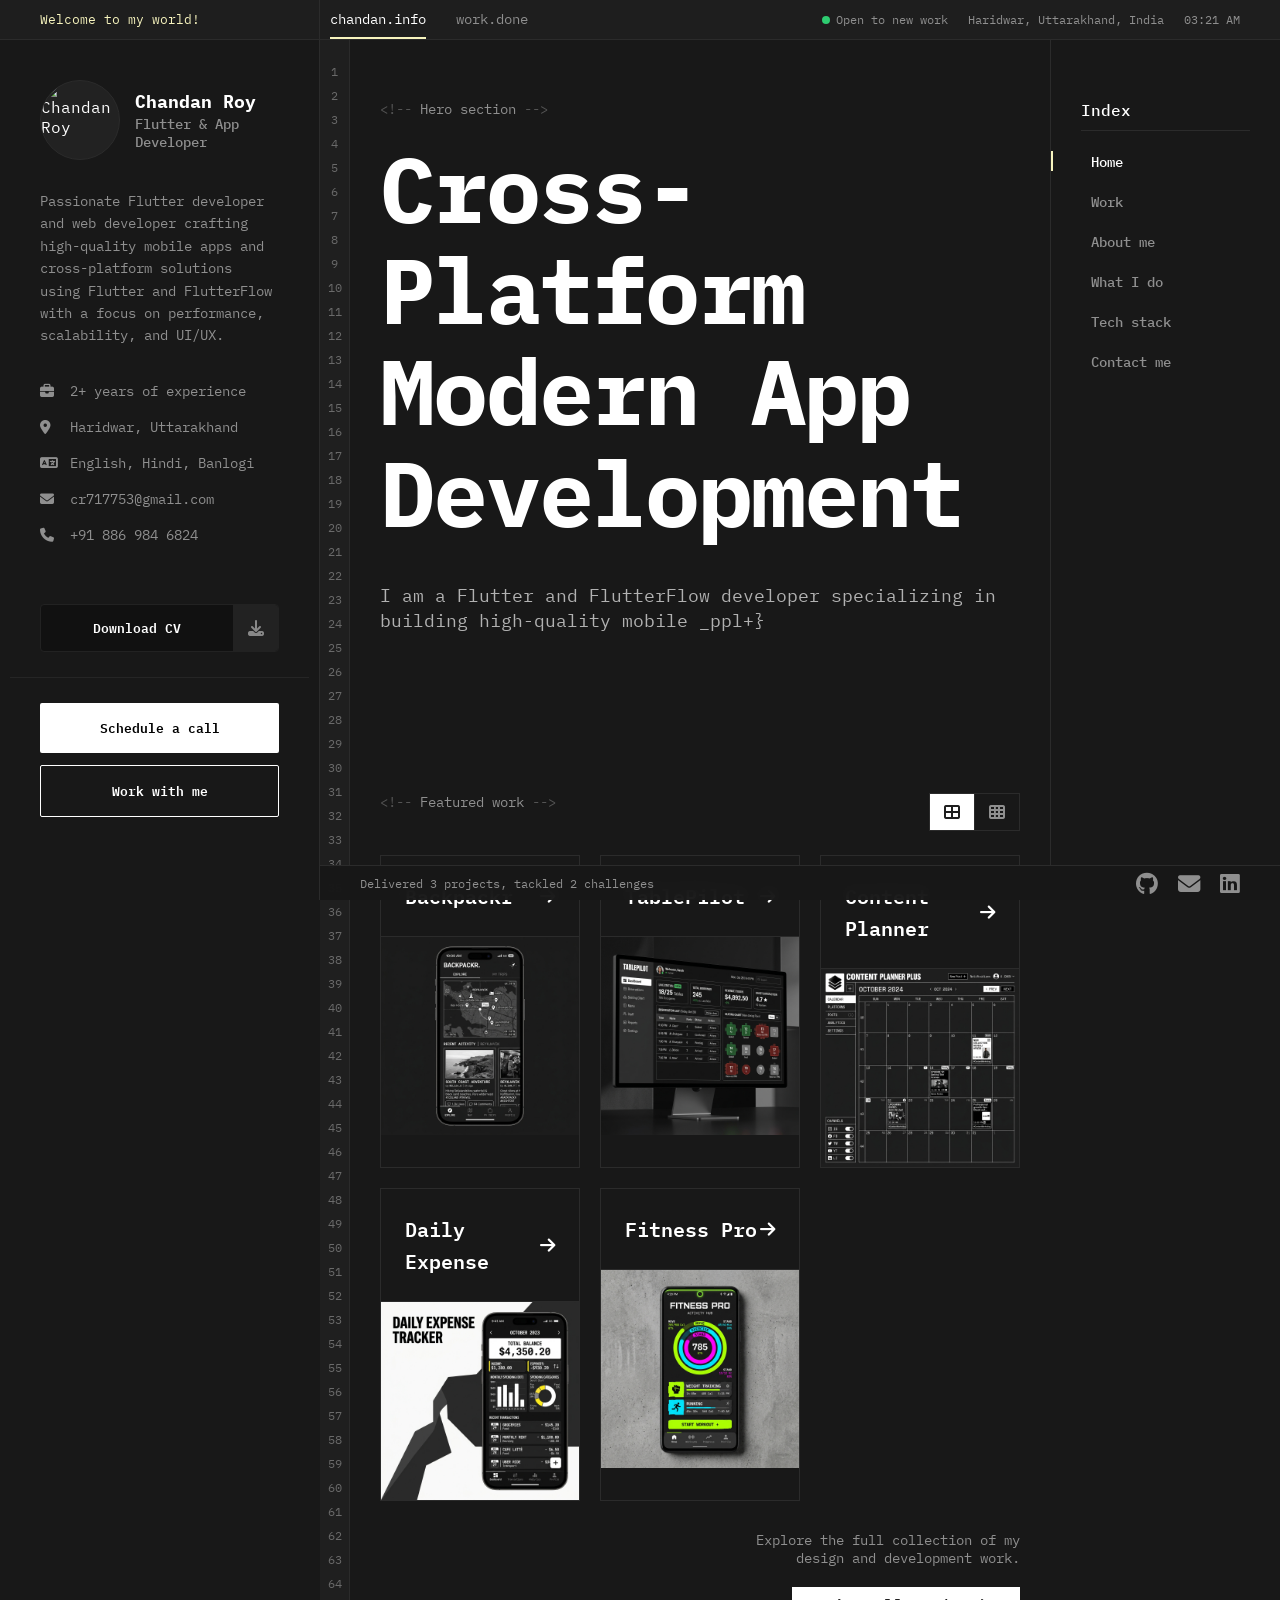
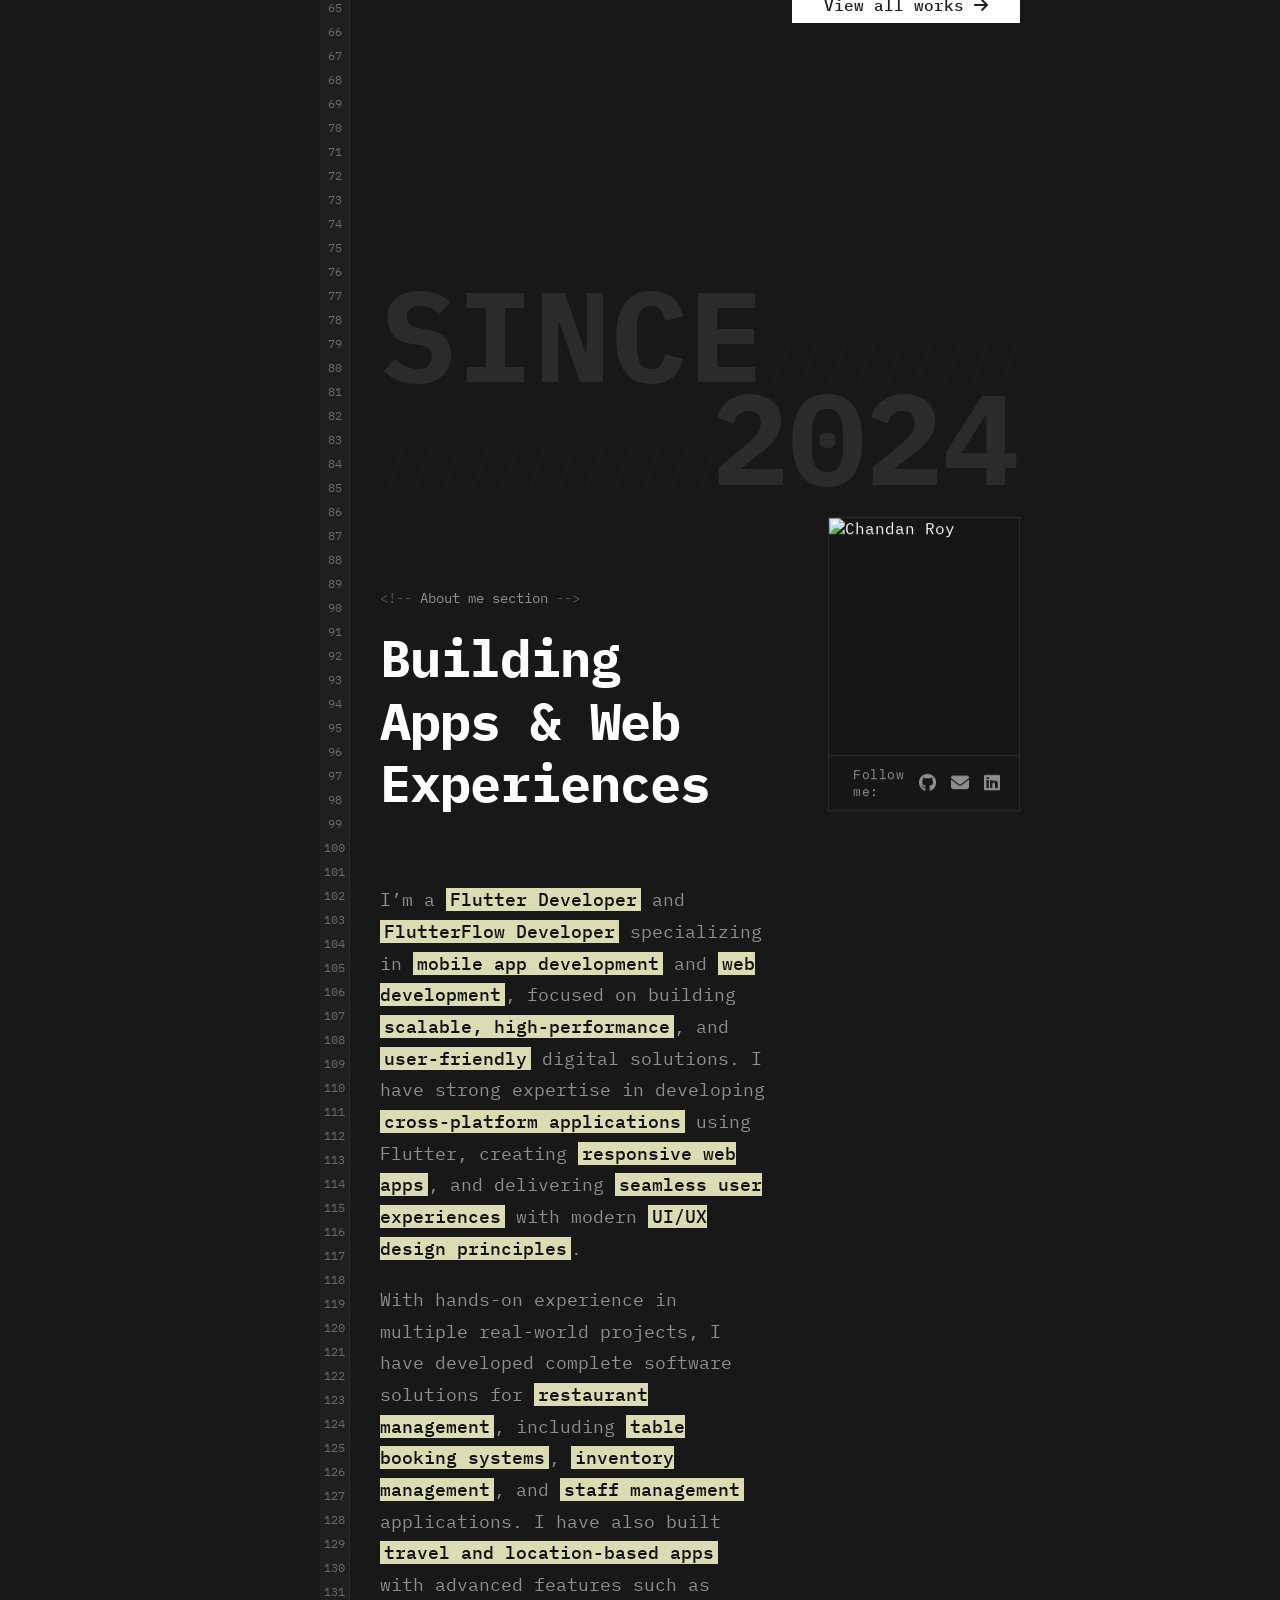
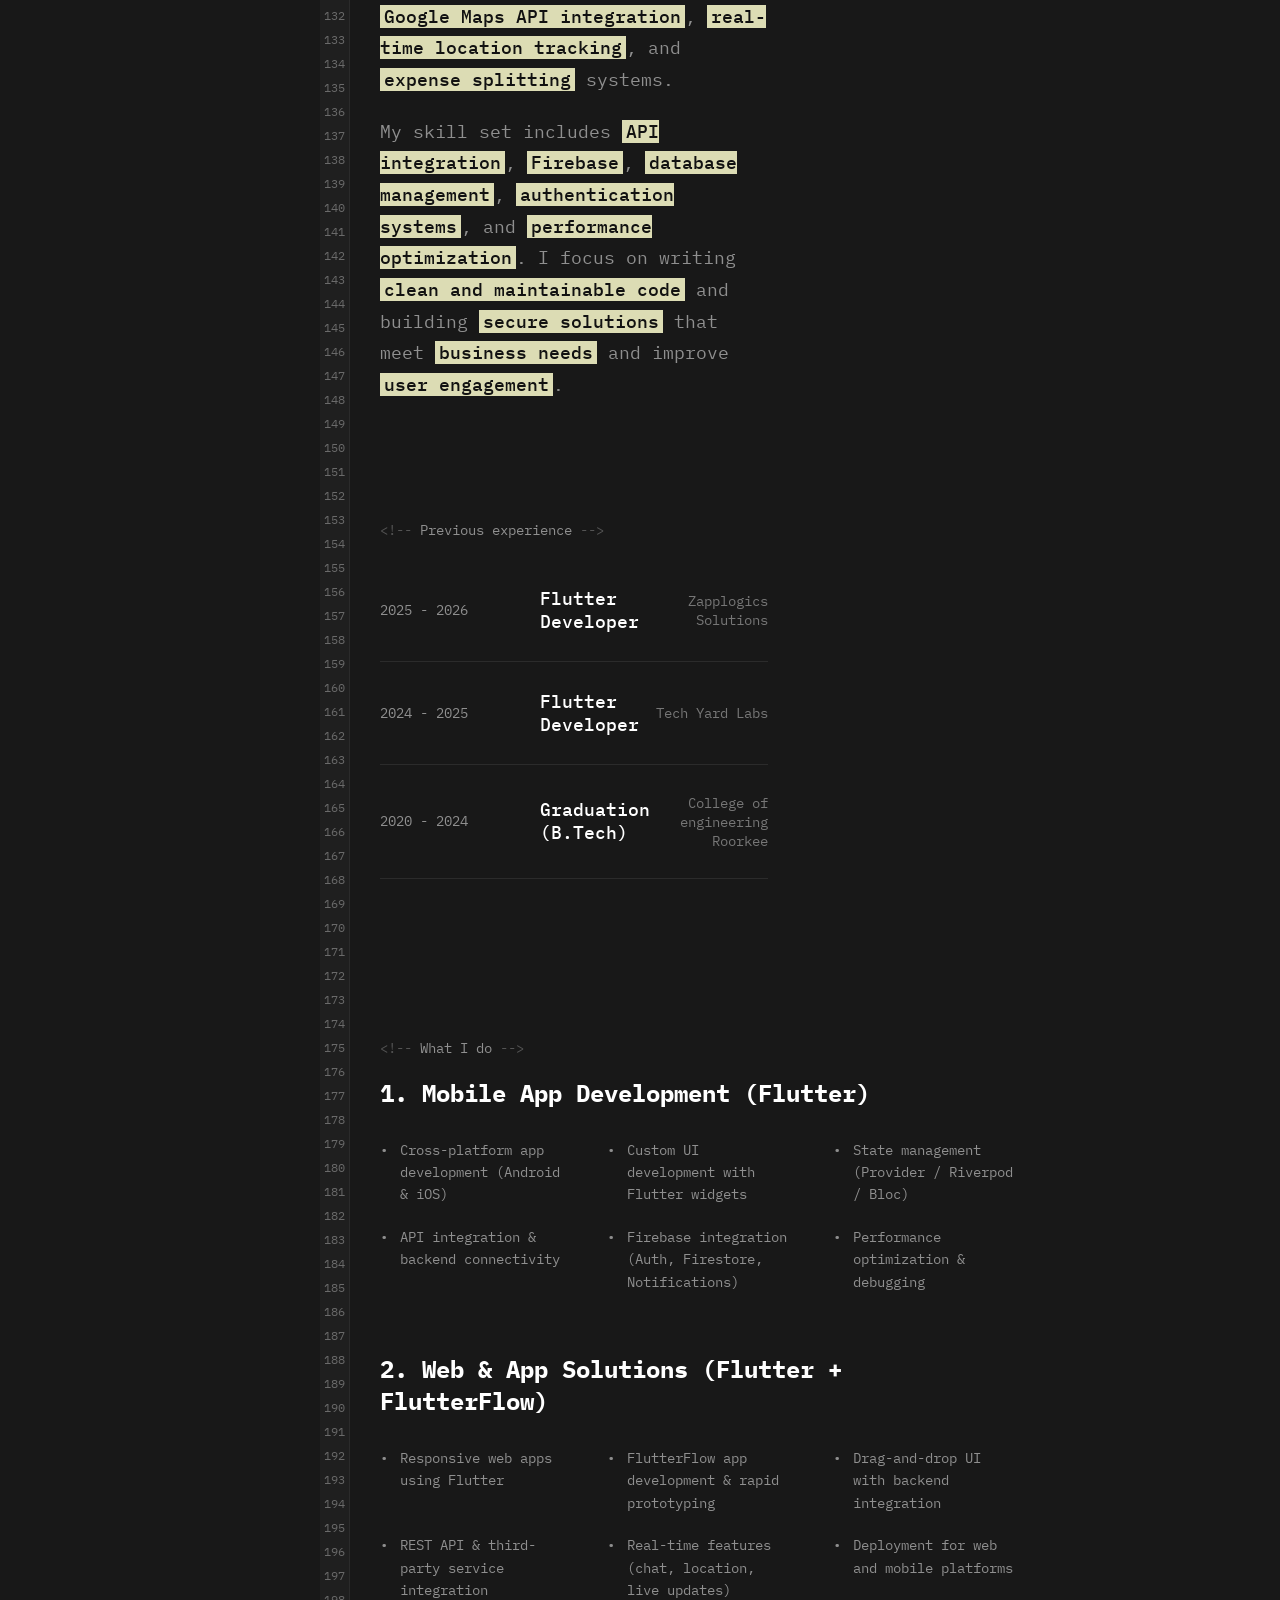
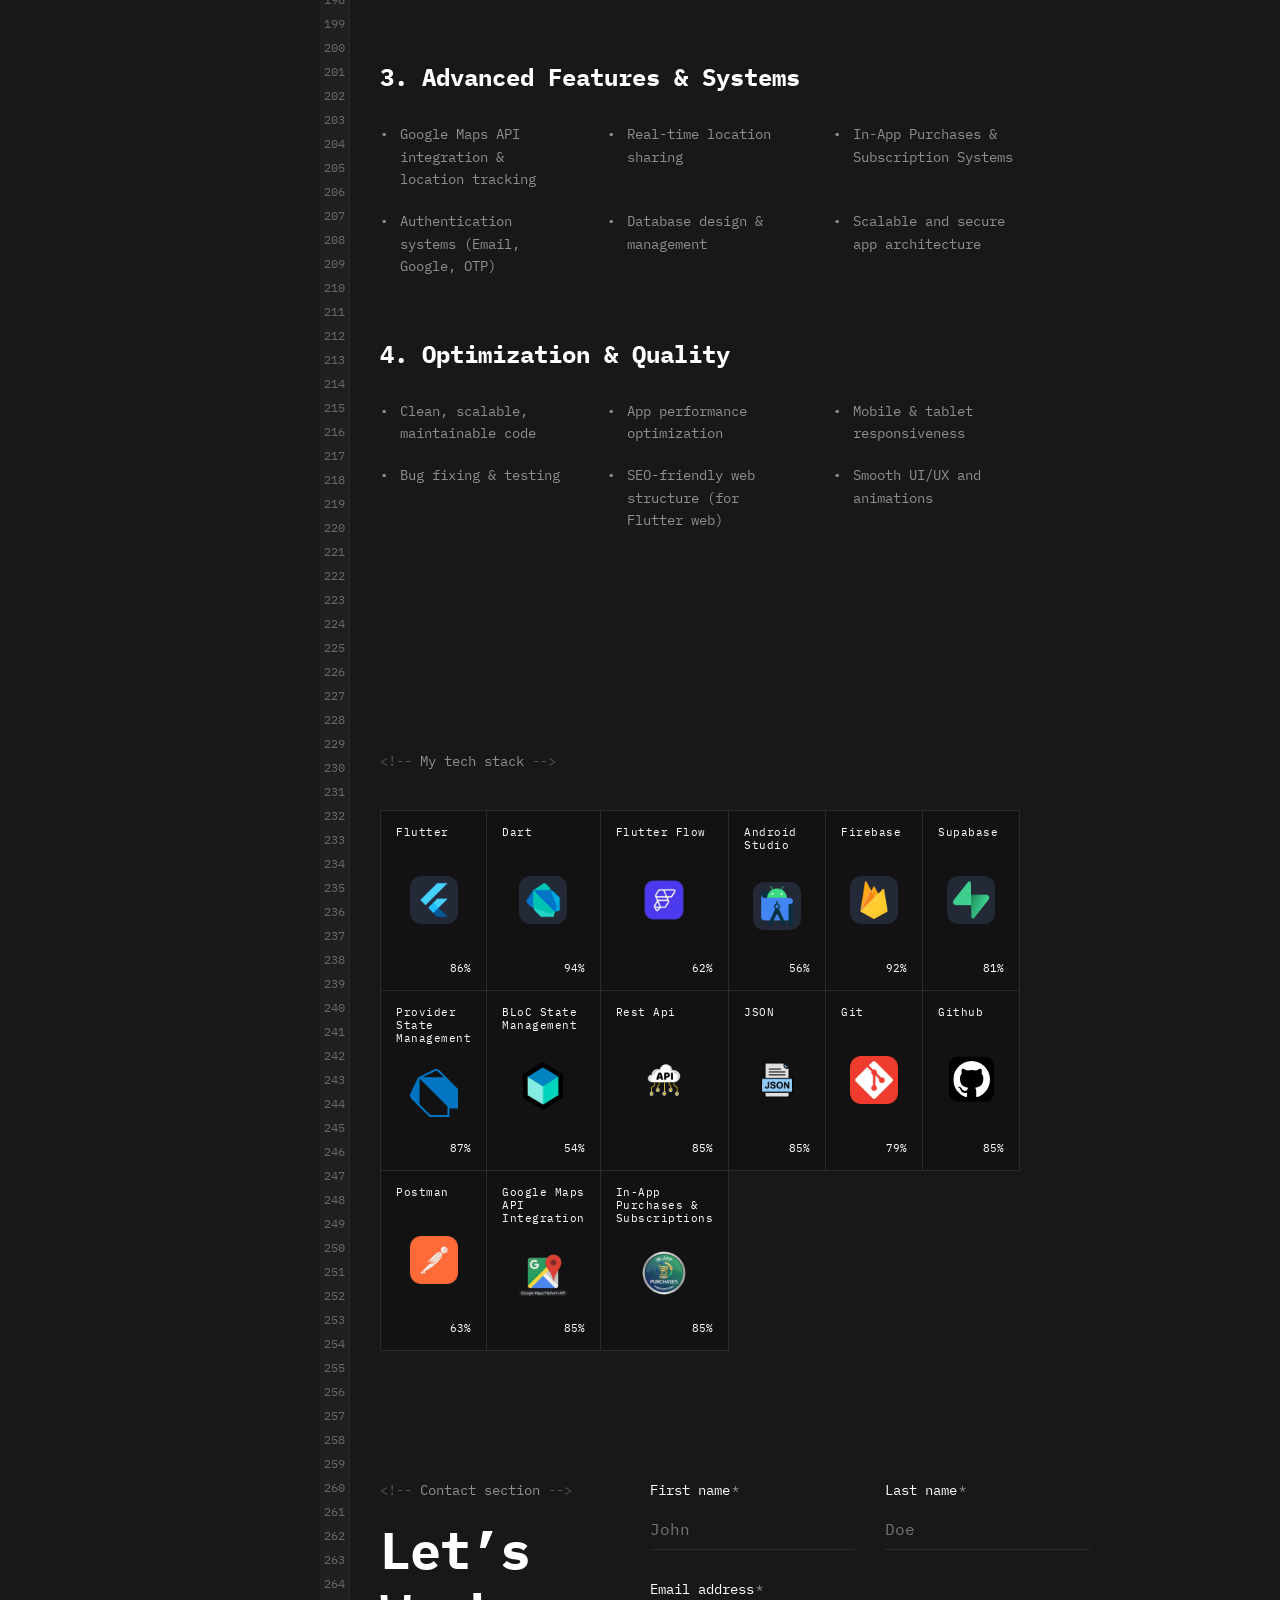
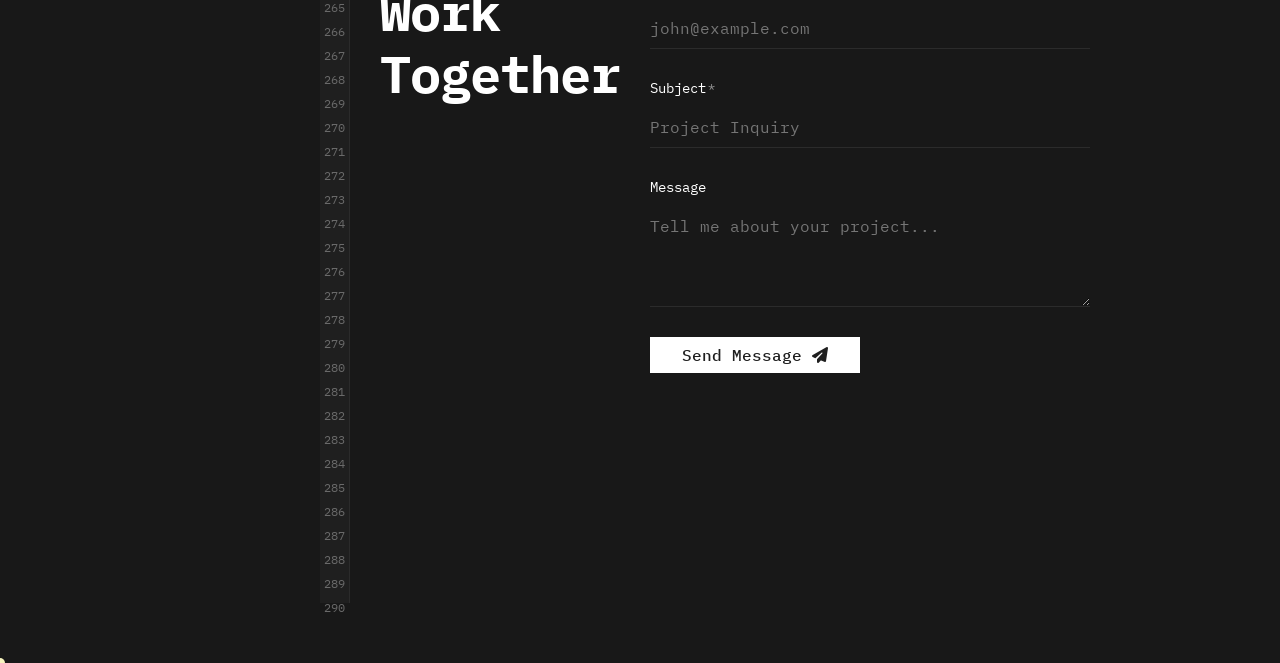
==== index.html @ 16a4cf7f "add favicon to index.html and update favicon asset" ====
<!DOCTYPE html>
<html lang="en">

<head>
    <meta charset="UTF-8">
    <meta name="viewport" content="width=device-width, initial-scale=1.0">
    <title>Chandan Roy | Flutter & Web Developer</title>
    <meta name="description"
        content="Portfolio of Chandan Roy, a professional Flutter and Web Developer specializing in high-performance cross-platform applications.">

    <!-- Favicon -->
    <link rel="icon" type="image/png" href="assets/images/favicon.png">

    <!-- Google Fonts -->
    <link rel="preconnect" href="https://fonts.googleapis.com">
    <link rel="preconnect" href="https://fonts.gstatic.com" crossorigin>
    <link
        href="https://fonts.googleapis.com/css2?family=Geist:wght@400;500;700;800&family=IBM+Plex+Mono:wght@400;500;600;700&display=swap"
        rel="stylesheet">

    <!-- Font Awesome -->
    <link rel="stylesheet" href="https://cdnjs.cloudflare.com/ajax/libs/font-awesome/6.4.0/css/all.min.css">

    <!-- Styles -->
    <link rel="stylesheet" href="css/style.css">
    <link rel="stylesheet" href="components/buttons.css">
    <link rel="stylesheet" href="components/cards.css">
    <link rel="stylesheet" href="components/scroll-reveal.css">
</head>

<body>
    <!-- Full-Width Top Navigation -->
    <header class="top-nav"></header>

    <!-- Left Sidebar (Profile) -->
    <aside class="sidebar-left"></aside>

    <!-- Right Sidebar (Index) -->
    <aside class="sidebar-right">
        <div class="index-title-wrap">
            <h3 class="index-title">Index</h3>
        </div>
        <nav class="sidebar-nav">
            <div class="nav-active-indicator"></div>
            <ul>
                <li><a href="index.html#home" class="sidebar-link active">Home</a></li>
                <li><a href="work.html#work" class="sidebar-link">Work</a></li>
                <li><a href="index.html#about-me" class="sidebar-link">About me</a></li>
                <li><a href="index.html#what-i-do" class="sidebar-link">What I do</a></li>
                <li><a href="index.html#tech-stack" class="sidebar-link">Tech stack</a></li>

                <li><a href="index.html#contact-me" class="sidebar-link">Contact me</a></li>
            </ul>
        </nav>
    </aside>

    <!-- Full-Width Footer Status Bar -->
    <footer class="main-footer-status"></footer>

    <!-- Main Content -->
    <main class="main-content">
        <!-- Line Number Gutter (VS Code Style) -->
        <div class="line-numbers-gutter" id="line-numbers"></div>

        <!-- Hero Section -->
        <section id="home" class="hero-section">
            <div class="container-minimal">
                <div class="pre-title" data-scramble="Hero section">Hero section</div>
                <h1 class="section-title-h1">Cross-Platform Modern App Development</h1>
                <p class="hero-description"
                    data-scramble="I am a Flutter and FlutterFlow developer specializing in building high-quality mobile applications and modern web solutions. I focus on creating scalable, high-performance, and user-friendly apps with clean UI/UX design. With experience in developing multiple software projects, I turn ideas into fully functional digital products that deliver real value.">
                    I am a Flutter and FlutterFlow developer specializing in building high-quality mobile applications
                    and modern web solutions. I focus on creating scalable, high-performance, and user-friendly apps
                    with clean UI/UX design. With experience in developing multiple software projects, I turn ideas into
                    fully functional digital products that deliver real value.
                </p>
            </div>
        </section>

        <!-- Work Section -->
        <section id="work" class="work-section">
            <div class="container-minimal">
                <div class="work-section-header">
                    <div class="pre-title" data-scramble="Featured work">Featured work</div>
                    <div class="view-toggle" id="work-grid-toggle">
                        <div class="toggle-btn active" data-grid="grid-3"><i class="fas fa-th-large"></i></div>
                        <div class="toggle-btn" data-grid="grid-4"><i class="fas fa-th"></i></div>
                    </div>
                </div>

                <div class="work-grid-brutalist grid-3" id="work-grid">
                    <!-- Dynamically loaded from projects.json -->
                </div>
                <div class="work-cta-wrap">
                    <p class="work-cta-text">Explore the full collection of my design and development work.</p>
                    <a href="work.html" class="btn-primary">View all works <i class="fas fa-arrow-right"></i></a>
                </div>
            </div>
        </section>

        <!-- About Me Section -->
        <section id="about-me" class="about-section">
            <div class="container-minimal">
                <div class="scroll-reveal-sliding" data-speed="1.2" data-offset="0.3">
                    <div class="scroll-reveal-row top">
                        <div class="reveal-item-left">
                            <span class="reveal-text-large">SINCE</span>
                        </div>
                        <div class="reveal-filler right">
                            <span class="reveal-slash">//////////////////////////////////////////////////</span>
                        </div>
                    </div>
                    <div class="scroll-reveal-row bottom">
                        <div class="reveal-filler left">
                            <span class="reveal-slash">//////////////////////////////////////////////////</span>
                        </div>
                        <div class="reveal-item-right">
                            <span class="reveal-text-large">2024</span>
                        </div>
                    </div>
                </div>

                <div class="about-layout">
                    <div class="about-main-content">
                        <div class="about-header">
                            <div class="pre-title" data-scramble="About me section">About me section</div>
                            <h2 class="section-title-h2">Building Apps & Web Experiences</h2>
                        </div>

                        <div class="about-text-highlighter">
                            <p>
                                I’m a <span class="hl">Flutter Developer</span> and <span class="hl">FlutterFlow
                                    Developer</span> specializing in <span class="hl">mobile app development</span> and
                                <span class="hl">web development</span>, focused on building <span class="hl">scalable,
                                    high-performance</span>, and <span class="hl">user-friendly</span> digital
                                solutions. I have strong expertise in developing <span class="hl">cross-platform
                                    applications</span> using Flutter, creating <span class="hl">responsive web
                                    apps</span>, and delivering <span class="hl">seamless user experiences</span> with
                                modern <span class="hl">UI/UX design principles</span>.
                            </p>
                            <p style="margin-top: 20px;">
                                With hands-on experience in multiple real-world projects, I have developed complete
                                software solutions for <span class="hl">restaurant management</span>, including <span
                                    class="hl">table booking systems</span>, <span class="hl">inventory
                                    management</span>, and <span class="hl">staff management</span> applications. I have
                                also built <span class="hl">travel and location-based apps</span> with advanced features
                                such as <span class="hl">Google Maps API integration</span>, <span class="hl">real-time
                                    location tracking</span>, and <span class="hl">expense splitting</span> systems.
                            </p>
                            <p style="margin-top: 20px;">
                                My skill set includes <span class="hl">API integration</span>, <span
                                    class="hl">Firebase</span>, <span class="hl">database management</span>, <span
                                    class="hl">authentication systems</span>, and <span class="hl">performance
                                    optimization</span>. I focus on writing <span class="hl">clean and maintainable
                                    code</span> and building <span class="hl">secure solutions</span> that meet <span
                                    class="hl">business needs</span> and improve <span class="hl">user
                                    engagement</span>.
                            </p>
                        </div>

                        <div class="experience-wrap">
                            <div class="pre-title" data-scramble="Previous experience">Previous experience</div>
                            <div class="experience-list">
                                <div class="experience-item">
                                    <span class="exp-year">2025 - 2026</span>
                                    <span class="exp-role">Flutter Developer</span>
                                    <span class="exp-company">Zapplogics Solutions</span>
                                </div>
                                <div class="experience-item">
                                    <span class="exp-year">2024 - 2025</span>
                                    <span class="exp-role">Flutter Developer</span>
                                    <span class="exp-company">Tech Yard Labs</span>
                                </div>
                                <div class="experience-item">
                                    <span class="exp-year">2020 - 2024</span>
                                    <span class="exp-role">Graduation (B.Tech)</span>
                                    <span class="exp-company">College of engineering Roorkee</span>
                                </div>
                            </div>
                        </div>
                    </div>

                    <div class="about-sidebar">
                        <div class="about-profile-card">
                            <div class="profile-img-wrap">
                                <img src="assets/images/my-image.png" alt="Chandan Roy">
                            </div>
                            <div class="profile-footer-social">
                                <span>Follow me:</span>
                                <div class="social-icons-mini">
                                    <a href="https://github.com/roychandu" target="_blank"><i
                                            class="fab fa-github"></i></a>
                                    <a href="mailto:cr717753@gmail.com" target="_blank"><i
                                            class="fas fa-envelope"></i></a>
                                    <a href="https://www.linkedin.com/in/chandan-roy-7b1325207/" target="_blank"><i
                                            class="fab fa-linkedin"></i></a>
                                </div>
                            </div>
                        </div>
                    </div>
                </div>
            </div>
        </section>

        <!-- What I Do Section -->
        <section id="what-i-do" class="services-section">
            <div class="container-minimal">
                <div class="pre-title" data-scramble="What I do">What I do</div>

                <!-- Category 1 -->
                <div class="service-item-block">
                    <h3 class="service-item-title">1. Mobile App Development (Flutter)</h3>
                    <div class="feature-grid-3col">
                        <div class="feature-list-item">Cross-platform app development (Android & iOS)</div>
                        <div class="feature-list-item">Custom UI development with Flutter widgets</div>
                        <div class="feature-list-item">State management (Provider / Riverpod / Bloc)</div>
                        <div class="feature-list-item">API integration & backend connectivity</div>
                        <div class="feature-list-item">Firebase integration (Auth, Firestore, Notifications)</div>
                        <div class="feature-list-item">Performance optimization & debugging</div>
                    </div>
                </div>

                <!-- Category 2 -->
                <div class="service-item-block">
                    <h3 class="service-item-title">2. Web & App Solutions (Flutter + FlutterFlow)</h3>
                    <div class="feature-grid-3col">
                        <div class="feature-list-item">Responsive web apps using Flutter</div>
                        <div class="feature-list-item">FlutterFlow app development & rapid prototyping</div>
                        <div class="feature-list-item">Drag-and-drop UI with backend integration</div>
                        <div class="feature-list-item">REST API & third-party service integration</div>
                        <div class="feature-list-item">Real-time features (chat, location, live updates)</div>
                        <div class="feature-list-item">Deployment for web and mobile platforms</div>
                    </div>
                </div>

                <!-- Category 3 -->
                <div class="service-item-block">
                    <h3 class="service-item-title">3. Advanced Features & Systems</h3>
                    <div class="feature-grid-3col">
                        <div class="feature-list-item">Google Maps API integration & location tracking</div>
                        <div class="feature-list-item">Real-time location sharing</div>
                        <div class="feature-list-item">In-App Purchases & Subscription Systems</div>
                        <div class="feature-list-item">Authentication systems (Email, Google, OTP)</div>
                        <div class="feature-list-item">Database design & management</div>
                        <div class="feature-list-item">Scalable and secure app architecture</div>
                    </div>
                </div>

                <!-- Category 4 -->
                <div class="service-item-block">
                    <h3 class="service-item-title">4. Optimization & Quality</h3>
                    <div class="feature-grid-3col">
                        <div class="feature-list-item">Clean, scalable, maintainable code</div>
                        <div class="feature-list-item">App performance optimization</div>
                        <div class="feature-list-item">Mobile & tablet responsiveness</div>
                        <div class="feature-list-item">Bug fixing & testing</div>
                        <div class="feature-list-item">SEO-friendly web structure (for Flutter web)</div>
                        <div class="feature-list-item">Smooth UI/UX and animations</div>
                    </div>
                </div>
            </div>
        </section>

        <!-- Tech Stack Section -->
        <section id="tech-stack" class="tech-section">
            <div class="container-minimal">
                <div class="pre-title" data-scramble="My tech stack">My tech stack</div>
                <div class="tech-grid-6col">
                    <div class="tech-cell">
                        <span class="tech-name">Flutter</span>
                        <div class="tech-icon-box"><img src="assets/icons/flutter-icon.png" alt="Flutter"></div>
                        <span class="tech-percentage">86%</span>
                    </div>
                    <div class="tech-cell">
                        <span class="tech-name">Dart</span>
                        <div class="tech-icon-box"><img src="assets/icons/dart-icon.png" alt="Dart"></div>
                        <span class="tech-percentage">94%</span>
                    </div>
                    <div class="tech-cell">
                        <span class="tech-name">Flutter Flow</span>
                        <div class="tech-icon-box"><img src="assets/icons/flutterflow-icon.png" alt="Flutter Flow">
                        </div>
                        <span class="tech-percentage">62%</span>
                    </div>
                    <div class="tech-cell">
                        <span class="tech-name">Android Studio</span>
                        <div class="tech-icon-box"><img src="assets/icons/android-studio-icon.png" alt="Android Studio">
                        </div>
                        <span class="tech-percentage">56%</span>
                    </div>
                    <div class="tech-cell">
                        <span class="tech-name">Firebase</span>
                        <div class="tech-icon-box"><img src="assets/icons/firebase-icon.png" alt="Firebase"></div>
                        <span class="tech-percentage">92%</span>
                    </div>
                    <div class="tech-cell">
                        <span class="tech-name">Supabase</span>
                        <div class="tech-icon-box"><img src="assets/icons/supabase-icon.png" alt="Supabase"></div>
                        <span class="tech-percentage">81%</span>
                    </div>
                    <div class="tech-cell">
                        <span class="tech-name">Provider State<br>Management</span>
                        <div class="tech-icon-box"><img src="assets/icons/provider-icon.svg" alt="Provider"></div>
                        <span class="tech-percentage">87%</span>
                    </div>
                    <div class="tech-cell">
                        <span class="tech-name">BLoC State<br>Management</span>
                        <div class="tech-icon-box"><img src="assets/icons/bloc-icon.png" alt="BLoC"></div>
                        <span class="tech-percentage">54%</span>
                    </div>
                    <div class="tech-cell">
                        <span class="tech-name">Rest Api</span>
                        <div class="tech-icon-box"><img src="assets/icons/rest-api-icon.png" alt="Rest Api"></div>
                        <span class="tech-percentage">85%</span>
                    </div>
                    <div class="tech-cell">
                        <span class="tech-name">JSON</span>
                        <div class="tech-icon-box"><img src="assets/icons/json-icon.png" alt="JSON"></div>
                        <span class="tech-percentage">85%</span>
                    </div>
                    <div class="tech-cell">
                        <span class="tech-name">Git</span>
                        <div class="tech-icon-box"><img src="assets/icons/git-icon.png" alt="Git"></div>
                        <span class="tech-percentage">79%</span>
                    </div>
                    <div class="tech-cell">
                        <span class="tech-name">Github</span>
                        <div class="tech-icon-box"><img src="assets/icons/github-icon.svg" alt="Github"></div>
                        <span class="tech-percentage">85%</span>
                    </div>
                    <div class="tech-cell">
                        <span class="tech-name">Postman</span>
                        <div class="tech-icon-box"><img src="assets/icons/postman-icon.png" alt="Postman"></div>
                        <span class="tech-percentage">63%</span>
                    </div>
                    <div class="tech-cell">
                        <span class="tech-name">Google Maps API<br>Integration</span>
                        <div class="tech-icon-box"><img src="assets/icons/google-map-icon.png" alt="Google Maps"></div>
                        <span class="tech-percentage">85%</span>
                    </div>
                    <div class="tech-cell">
                        <span class="tech-name">In-App Purchases &<br>Subscriptions</span>
                        <div class="tech-icon-box"><img src="assets/icons/in-app-icon.png" alt="IAP"></div>
                        <span class="tech-percentage">85%</span>
                    </div>
                </div>
            </div>
        </section>



        <!-- Contact Section -->
        <section id="contact-me" class="contact-section">
            <div class="container-minimal">
                <div class="contact-layout">
                    <div class="contact-title">
                        <div class="pre-title" data-scramble="Contact section">Contact section</div>
                        <h2 class="section-title-h2">Let’s Work Together</h2>
                    </div>

                    <form class="contact-form-grid">
                        <div class="form-field">
                            <label>First name <span class="required-star">*</span></label>
                            <input type="text" class="input-brutalist" placeholder="John">
                        </div>
                        <div class="form-field">
                            <label>Last name <span class="required-star">*</span></label>
                            <input type="text" class="input-brutalist" placeholder="Doe">
                        </div>
                        <div class="form-field form-full-width">
                            <label>Email address <span class="required-star">*</span></label>
                            <input type="email" class="input-brutalist" placeholder="john@example.com">
                        </div>
                        <div class="form-field form-full-width">
                            <label>Subject <span class="required-star">*</span></label>
                            <input type="text" class="input-brutalist" placeholder="Project Inquiry">
                        </div>
                        <div class="form-field form-full-width">
                            <label>Message</label>
                            <textarea class="input-brutalist" rows="4"
                                placeholder="Tell me about your project..."></textarea>
                        </div>
                        <div class="form-full-width">
                            <button type="submit" class="btn-primary">Send Message <i
                                    class="fas fa-paper-plane"></i></button>
                        </div>
                    </form>
                </div>
            </div>
        </section>
    </main>

    <!-- Custom Cursor -->
    <div class="custom-cursor"></div>

    <!-- Scripts -->
    <script src="js/script.js"></script>
</body>

</html>
---- css/style.css ----
/* 
 * Chandan Roy - Portfolio Styles
 * Exact Match - Minimalist-Brutalist Aesthetic
 */

:root {
    /* Framer Project Palette - Exact Matches */
    --bg-graphite: #1F1F1F;
    /* Graphite Gray */
    --bg-jet: #181818;
    /* Jet Black */
    --accent: #F7F4BE;
    /* Lemon Dust */
    --accent-muted: rgba(247, 244, 190, 0.2);
    /* Lemon Dust 20% */
    --text-medium: #B1B1B1;
    /* Medium Gray */
    --text-slate: #8F8F8F;
    /* Slate Gray */
    --text-white: #FFFFFF;
    --border: #2B2B2B;
    /* Charcoal Black */

    /* Typography - Exact Matches */
    --font-heading: 'IBM Plex Mono', monospace;
    --font-body: 'IBM Plex Mono', monospace;

    /* Transitions */
    --transition: all 0.3s cubic-bezier(0.23, 1, 0.32, 1);
}

/* --- Custom Scrollbar (VS Code Style) --- */
::-webkit-scrollbar {
    width: 0px;
    background: transparent;
}

html {
    scrollbar-width: none;
    /* Firefox */
    -ms-overflow-style: none;
    /* IE/Edge */
}

::-webkit-scrollbar-thumb {
    background: transparent;
}

/* --- Reset & Global --- */
* {
    margin: 0;
    padding: 0;
    box-sizing: border-box;
    -webkit-tap-highlight-color: transparent;
}

html {
    scroll-behavior: smooth;
}

body {
    background-color: var(--bg-jet);
    color: var(--text-white);
    font-family: var(--font-body);
    margin: 0;
    padding: 0;
}

/* SPA-style Dynamic Content Transitions */
.main-content,
.sidebar-right {
    opacity: 1;
    transition: opacity 0.4s cubic-bezier(0.23, 1, 0.32, 1), transform 0.4s cubic-bezier(0.23, 1, 0.32, 1);
    will-change: opacity, transform;
}

.content-exiting {
    opacity: 0;
    transform: translateY(10px);
}

.content-entering {
    opacity: 0;
    transform: translateY(-10px);
}

h1,
h2,
h3,
h4,
h5,
h6 {
    font-family: var(--font-heading);
    color: var(--text-white);
    font-weight: 700;
}

/* Custom Cursor */
.custom-cursor {
    width: 10px;
    height: 10px;
    background-color: var(--accent);
    position: fixed;
    pointer-events: none;
    z-index: 10000;
    border-radius: 50%;
    transform: translate(-50%, -50%);
    transition: width 0.3s, height 0.3s, background-color 0.3s;
}

.custom-cursor.cursor-hover {
    width: 30px;
    height: 30px;
    background-color: transparent;
    border: 1px solid var(--accent);
}

/* --- Left Sidebar (Profile) --- */
.sidebar-left {
    width: 320px;
    height: 100vh;
    position: fixed;
    top: 0;
    left: 0;
    background-color: var(--bg-jet);
    border-right: 1px solid var(--border);
    padding: 40px 30px;
    display: flex;
    flex-direction: column;
    z-index: 1001;
    overflow-y: auto;
}

.profile-header {
    display: flex;
    align-items: center;
    gap: 15px;
    margin-bottom: 30px;
}

.profile-img-box {
    width: 80px;
    height: 80px;
    background-color: #222;
    border-radius: 50%;
    overflow: hidden;
    flex-shrink: 0;
    border: 1px solid var(--border);
}

.profile-img-box img {
    width: 100%;
    height: 100%;
    object-fit: cover;
}

.profile-info h2 {
    font-size: 1.15rem;
    font-weight: 700;
    margin: 0;
    color: var(--text-white);
}

.profile-info p {
    font-size: 0.85rem;
    color: var(--text-slate);
    margin: 2px 0 0;
    font-weight: 500;
    position: relative;
    display: inline-block;
}

#rotating-role::after {
    content: "|";
    margin-left: 2px;
    color: var(--accent);
    animation: blink 1s step-end infinite;
}

@keyframes blink {

    from,
    to {
        opacity: 1;
    }

    50% {
        opacity: 0;
    }
}

.bio-text {
    font-size: 14px;
    line-height: 1.6;
    color: var(--text-slate);
    margin-bottom: 35px;
    font-family: var(--font-body);
}

.sidebar-stats {
    display: flex;
    flex-direction: column;
    gap: 18px;
    margin-bottom: 35px;
}

.stat-item {
    display: flex;
    align-items: center;
    gap: 14px;
    font-size: 0.85rem;
    color: var(--text-slate);
    font-family: var(--font-body);
}

.stat-item i {
    width: 16px;
    font-size: 14px;
    color: var(--text-slate);
}

.download-cv-wrap {
    margin-top: 25px;
    margin-bottom: 25px;
    margin-left: -30px;
    margin-right: -30px;
    padding: 0 30px 25px 30px;
    border-bottom: 1px solid #252525;
}

.btn-download {
    display: flex;
    width: 100%;
    background-color: #111111;
    border: 1px solid #222;
    text-decoration: none;
    border-radius: 4px;
    overflow: hidden;
    transition: var(--transition);
}

.btn-download .btn-text {
    flex: 1;
    padding: 12px 15px;
    color: white;
    font-size: 13px;
    font-weight: 600;
    display: flex;
    align-items: center;
    justify-content: center;
}

.btn-download .btn-icon {
    width: 45px;
    background-color: #222;
    display: flex;
    align-items: center;
    justify-content: center;
    color: #888;
}

.btn-download:hover {
    background-color: #1a1a1a;
    border-color: #333;
}

.sidebar-buttons {
    display: flex;
    flex-direction: column;
    gap: 12px;
}

.btn-schedule {
    background-color: white;
    color: black;
    text-decoration: none;
    padding: 14px;
    text-align: center;
    font-size: 13px;
    font-weight: 600;
    border-radius: 2px;
    transition: var(--transition);
}

.btn-schedule:hover {
    background-color: #f0f0f0;
}

.btn-work {
    background-color: transparent;
    color: white;
    border: 1px solid white;
    text-decoration: none;
    padding: 14px;
    text-align: center;
    font-size: 13px;
    font-weight: 600;
    border-radius: 2px;
    transition: var(--transition);
}

.btn-work:hover {
    background-color: white;
    color: black;
}

.sidebar-social-row {
    display: flex;
    gap: 24px;
    margin-top: auto;
    margin-left: -30px;
    margin-right: -30px;
    padding: 30px 30px 0 30px;
    border-top: 1px solid var(--border);
    justify-content: flex-start;
}

.sidebar-social-row a {
    color: var(--text-slate);
    font-size: 1.2rem;
    transition: var(--transition);
}

.sidebar-social-row a:hover {
    color: var(--text-white);
}

.sidebar-right {
    width: 230px;
    height: 100vh;
    position: fixed;
    top: 30px;
    right: 0;
    background-color: var(--bg-jet);
    border-left: 1px solid var(--border);
    padding: 0;
    display: flex;
    flex-direction: column;
    z-index: 1000;
}

.index-title-wrap {
    padding: 30px 30px 0px 30px;
    width: 100%;
}

.index-title {
    font-size: 16px;
    font-weight: 500;
    margin-bottom: 10px;
    color: var(--text-white);
    padding-bottom: 10px;
    border-bottom: 1px solid var(--border);
}

.sidebar-nav {
    padding: 10px 30px 80px 30px;
    position: relative;
}

.sidebar-nav ul {
    list-style: none;
    display: flex;
    flex-direction: column;
    gap: 20px;
    position: relative;
    padding-left: 10px;
    /* Space for indicator */
}

.nav-active-indicator {
    position: absolute;
    left: 0;
    width: 2px;
    height: 20px;
    background-color: var(--accent);
    transition: transform 0.4s cubic-bezier(0.23, 1, 0.32, 1);
    z-index: 10;
    pointer-events: none;
    will-change: transform;
}

.sidebar-link {
    text-decoration: none;
    color: var(--text-slate);
    font-size: 14px;
    font-weight: 500;
    transition: var(--transition);
}

.sidebar-link:hover,
.sidebar-link.active {
    color: var(--text-white);
}

/* Remove old pseudo-indicator */
.sidebar-link.active::before {
    display: none;
}

/* --- Main Content --- */
.main-content {
    margin-left: 320px;
    margin-right: 230px;
    width: calc(100% - 550px);
    position: relative;
    padding-bottom: 60px;
    display: flex;
    flex-direction: column;
}

.main-content.no-right-sidebar {
    margin-right: 0;
    width: calc(100% - 320px);
}

/* Line Number Gutter (VS Code Style) */
.line-numbers-gutter {
    position: absolute;
    top: 40px;
    /* Start below top-nav */
    left: 0;
    width: 30px;
    height: auto;
    /* Managed by JS */
    border-right: 1px solid var(--border);
    display: flex;
    flex-direction: column;
    align-items: center;
    padding-top: 20px;
    color: #6A6A6A;
    font-family: var(--font-body);
    /* Monospace */
    font-size: 12px;
    line-height: 24px;
    /* Calibrated to match content flow */
    user-select: none;
    pointer-events: none;
    background-color: var(--bg-graphite);
    z-index: 800;
}

/* Shift content to the right to make room for gutter */
.main-content .hero-section,
.main-content .work-section,
.main-content .about-section,
.main-content .services-section,
.main-content .tech-section,
.main-content .blog-section,
.main-content .contact-section,
.main-content .project-detail-hero,
.main-content .project-detail-section {
    padding-left: 60px;
    padding-right: 30px;
    /* 30px gutter + 30px gap = 60px total left offset */
}

/* --- Top Navigation Bar --- */
.top-nav {
    width: 100%;
    height: 40px;
    border-bottom: 1px solid var(--border);
    display: flex;
    align-items: center;
    position: sticky;
    top: 0;
    background-color: rgba(31, 31, 31, 0.8);
    backdrop-filter: blur(10px);
    z-index: 1002;
    /* Above sidebar-left z-index 1001 */
}

.nav-welcome {
    width: 350px;
    /* 320px sidebar + 30px gutter */
    height: 100%;
    display: flex;
    align-items: center;
    padding-left: 30px;
    font-size: 0.8rem;
    color: var(--text-slate);
    border-right: 1px solid var(--border);
    flex-shrink: 0;
}

.nav-links {
    display: flex;
    gap: 30px;
    padding-left: 30px;
    /* Alignment with content padding */
    height: 100%;
}

.nav-link {
    text-decoration: none;
    color: var(--text-slate);
    font-size: 0.85rem;
    font-family: var(--font-heading);
    transition: var(--transition);
    height: 100%;
    display: flex;
    align-items: center;
    border-bottom: 2px solid transparent;
    margin-bottom: -1px;
    /* Align precisely with top-nav border */
}

.nav-link:hover,
.nav-link.active {
    color: var(--text-white);
    border-bottom: 2px solid var(--accent);
}

.status-bar {
    display: flex;
    align-items: center;
    gap: 20px;
    font-size: 0.75rem;
    color: var(--text-slate);
}

.status-dot {
    width: 8px;
    height: 8px;
    background-color: #4CAF50;
    border-radius: 50%;
    display: inline-block;
}

.container-minimal {
    width: 100%;
    margin: 0;
    padding: 0;
}

.pre-title {
    color: var(--text-slate);
    font-family: var(--font-body);
    /* Monospace */
    font-size: 14px;
    text-transform: none;
    letter-spacing: 0;
    margin-bottom: 20px;
    display: flex;
    align-items: center;
    gap: 8px;
    opacity: 0.8;
}

.pre-title::before {
    content: "<!--";
    opacity: 0.5;
}

.pre-title::after {
    content: "-->";
    opacity: 0.5;
}

.section-title-h1 {
    font-size: 92px;
    line-height: 1.1;
    margin-bottom: 40px;
    letter-spacing: -2px;
    font-weight: 700;
}

.section-title-h2 {
    font-size: 52px;
    line-height: 1.2;
    margin-bottom: 30px;
    letter-spacing: -1px;
    font-weight: 700;
}

/* --- Hero Section --- */
.hero-section {
    padding: 60px 0 0 0;
}

.hero-description {
    font-size: 18px;
    color: var(--text-medium);
    max-width: 700px;
    line-height: 1.4;
}

/* --- Work Section --- */
.work-section {
    padding: 160px 0 0 0;
}

.work-section-header {
    display: flex;
    justify-content: space-between;
    align-items: flex-end;
    margin-bottom: 24px;
}

.view-toggle {
    display: flex;
    border: 1px solid var(--border);
    background: var(--bg-jet);
}

.toggle-btn {
    padding: 10px 14px;
    cursor: pointer;
    color: var(--text-slate);
    transition: var(--transition);
    border-left: 1px solid var(--border);
    display: flex;
    align-items: center;
    justify-content: center;
}

.toggle-btn:first-child {
    border-left: none;
}

.toggle-btn.active {
    background: var(--text-white);
    color: var(--bg-graphite);
}

.work-grid-brutalist {
    display: grid;
    gap: 20px;
}

.work-grid-brutalist.grid-3 {
    grid-template-columns: repeat(3, 1fr);
}

.work-grid-brutalist.grid-4 {
    grid-template-columns: repeat(4, 1fr);
}

.work-grid-brutalist.grid-5 {
    grid-template-columns: repeat(5, 1fr);
}

.work-grid-brutalist.grid-6 {
    grid-template-columns: repeat(6, 1fr);
}

.work-cta-wrap {
    display: flex;
    flex-direction: column;
    align-items: flex-end;
    gap: 20px;
    padding-top: 30px;
}

.work-cta-text {
    max-width: 280px;
    text-align: right;
    font-size: 14px;
    color: var(--text-slate);
}

/* --- About Section --- */
.about-section {
    padding: 160px 0 0 0;
}

.about-layout {
    display: grid;
    grid-template-columns: 1fr 30%;
    gap: 60px;
    align-items: start;
    margin-top: 40px;
}

.about-main-content {
    display: flex;
    flex-direction: column;
    gap: 40px;
}

.about-text-highlighter {
    font-size: 1.1rem;
    line-height: 1.8;
    color: var(--text-slate);
}

.about-text-highlighter .hl {
    color: #111111;
    background-color: #dcdcb4;
    padding: 0 4px;
    font-weight: 500;
}

.about-sidebar {
    position: sticky;
    top: 100px;
    height: fit-content;
    align-self: start;
}

.about-profile-card {
    border: 1px solid var(--border);
    background-color: #161616;
    overflow: hidden;
    will-change: transform;
    transition: transform 0.1s ease-out;
    /* Smooth parallax */
}

.profile-img-wrap {
    width: 100%;
    aspect-ratio: 4 / 5;
    overflow: hidden;
    border-bottom: 1px solid var(--border);
}

.profile-img-wrap img {
    width: 100%;
    height: 100%;
    object-fit: cover;
    display: block;
}

.profile-footer-social {
    padding: 10px 24px;
    display: flex;
    justify-content: flex-start;
    align-items: center;
    gap: 15px;
    background-color: #161616;
}

.profile-footer-social span {
    font-family: var(--font-body);
    font-size: 13px;
    color: var(--text-slate);
    letter-spacing: 0.5px;
}

.social-icons-mini {
    display: flex;
    gap: 15px;
}

.social-icons-mini a {
    color: var(--text-slate);
    display: flex;
    justify-content: center;
    align-items: center;
    font-size: 18px;
    text-decoration: none;
    transition: var(--transition);
}

.social-icons-mini a:hover {
    color: var(--accent);
    transform: scale(1.2);
}

/* Experience List */
.experience-wrap {
    margin-top: 80px;
}

.experience-list {
    display: flex;
    flex-direction: column;
}

.experience-item {
    display: flex;
    justify-content: space-between;
    align-items: center;
    padding: 28px 0;
    border-bottom: 1px solid var(--border);
    transition: var(--transition);
    text-decoration: none;
    color: inherit;
}

.experience-item:hover {
    background-color: rgba(255, 255, 255, 0.02);
    padding-left: 12px;
}

.exp-year {
    font-family: var(--font-body);
    font-size: 0.85rem;
    color: var(--text-slate);
    width: 160px;
    flex-shrink: 0;
}

.exp-role {
    font-size: 1.1rem;
    font-weight: 500;
    color: var(--text-white);
    flex: 1;
}

.exp-company {
    font-family: var(--font-body);
    font-size: 0.9rem;
    color: var(--text-slate);
    text-align: right;
    opacity: 0.8;
}

/* --- Services Section --- */
.services-section {
    padding: 160px 0 0 0;
}

.service-item-block {
    margin-bottom: 60px;
}

.service-item-title {
    font-size: 1.5rem;
    font-weight: 700;
    color: var(--text-white);
    margin-bottom: 30px;
}

.feature-grid-3col {
    display: grid;
    grid-template-columns: repeat(3, 1fr);
    gap: 20px 40px;
}

.feature-list-item {
    font-family: var(--font-body);
    font-size: 14px;
    color: var(--text-slate);
    line-height: 1.6;
    position: relative;
    padding-left: 20px;
    transition: var(--transition);
}

.feature-list-item::before {
    content: "•";
    position: absolute;
    left: 0;
    top: 0;
    color: var(--text-slate);
}

.feature-list-item:hover {
    color: var(--text-white);
}

/* --- Tech Stack --- */
.tech-section {
    padding: 160px 0 0 0;
}

.tech-grid-6col {
    display: grid;
    grid-template-columns: repeat(6, 1fr);
    border-left: 1px solid var(--border);
    border-top: 1px solid var(--border);
    margin-top: 40px;
}

.tech-cell {
    height: 180px;
    display: flex;
    flex-direction: column;
    justify-content: space-between;
    padding: 15px;
    background-color: #121212;
    border-right: 1px solid var(--border);
    border-bottom: 1px solid var(--border);
    transition: var(--transition);
}

.tech-cell:hover {
    background-color: #1a1a1a;
}

.tech-name {
    font-family: var(--font-body);
    font-size: 11px;
    text-transform: capitalize;
    letter-spacing: 0.5px;
    color: var(--text-white);
    line-height: 1.2;
}

.tech-icon-box {
    display: flex;
    justify-content: center;
    align-items: center;
    flex: 1;
}

.tech-icon-box img {
    width: 48px;
    height: 48px;
    object-fit: contain;
    transition: var(--transition);
}

.tech-cell:hover .tech-icon-box img {
    transform: scale(1.1);
}

.tech-percentage {
    font-family: var(--font-body);
    font-size: 11px;
    color: var(--text-white);
    text-align: right;
}

/* --- Blog Section --- */
.blog-section {
    padding: 160px 0 130px 0;
    max-width: 602px;
}

.blog-grid-3col {
    display: grid;
    grid-template-columns: 2fr 1fr;
    border-left: 1px solid var(--border);
    margin-top: 40px;
}

.blog-item-card {
    padding: 40px;
    border-right: 1px solid var(--border);
    border-bottom: 1px solid var(--border);
    border-top: 1px solid var(--border);
    text-decoration: none;
    display: flex;
    flex-direction: column;
    gap: 10px;
}

.blog-item-date {
    font-size: 12px;
    color: var(--text-slate);
}

.blog-item-title {
    font-size: 18px;
    font-weight: 600;
    color: var(--text-white);
}

.blog-cta-cell {
    display: flex;
    justify-content: center;
    align-items: center;
    border-right: 1px solid var(--border);
    border-bottom: 1px solid var(--border);
    border-top: 1px solid var(--border);
    background-color: var(--bg-graphite);
}

/* --- Contact Section --- */
.contact-section {
    padding: 130px 0 230px 0;
}

.contact-layout {
    display: grid;
    grid-template-columns: 0.8fr 1fr;
    gap: 30px;
}

.contact-form-grid {
    display: grid;
    grid-template-columns: 1fr 1fr;
    gap: 30px;
}

.form-full-width {
    grid-column: span 2;
}

.form-field {
    display: flex;
    flex-direction: column;
    gap: 10px;
}

.form-field label {
    font-size: 14px;
    color: var(--text-white);
    display: flex;
    gap: 2px;
}

.required-star {
    font-size: 12px;
    color: var(--text-slate);
}

.input-brutalist {
    background: transparent;
    border: none;
    border-bottom: 1px solid var(--border);
    padding: 10px 0;
    color: var(--text-white);
    font-family: var(--font-body);
    font-size: 16px;
    outline: none;
    transition: var(--transition);
}

.input-brutalist:focus {
    border-color: var(--accent);
}

/* --- Scramble Animation Utilities --- */
[data-scramble] {
    opacity: 0;
}

.scramble-active {
    opacity: 1 !important;
}

/* --- Top Navigation Bar (Full Width) --- */
.top-nav {
    width: 100%;
    height: 40px;
    border-bottom: 1px solid var(--border);
    display: flex;
    justify-content: flex-start;
    /* Align everything to the left by default */
    align-items: center;
    position: fixed;
    top: 0;
    left: 0;
    background-color: rgba(31, 31, 31, 0.95);
    backdrop-filter: blur(10px);
    z-index: 1100;
}

.nav-welcome {
    width: 320px;
    height: 100%;
    display: flex;
    align-items: center;
    padding-left: 40px;
    border-right: 1px solid var(--border);
    font-size: 0.8rem;
    color: var(--accent);
    font-family: var(--font-body);
}

.nav-links {
    display: flex;
    gap: 30px;
    padding-left: 10px;
}

.nav-link {
    text-decoration: none;
    color: var(--text-slate);
    font-size: 0.85rem;
    font-family: var(--font-heading);
    transition: var(--transition);
}

.nav-link:hover,
.nav-link.active {
    color: var(--text-white);
}

.status-bar {
    width: 230px;
    height: 100%;
    margin-left: auto;
    /* Push to the right edge */
    display: flex;
    align-items: center;
    justify-content: flex-end;
    padding-right: 40px;
    gap: 20px;
    border-left: none;
    /* Removed vertical line */
    font-size: 0.75rem;
    color: var(--text-slate);
    white-space: nowrap;
}

.status-item {
    display: flex;
    align-items: center;
    gap: 6px;
}

.status-dot {
    width: 8px;
    height: 8px;
    background-color: #2ecc71;
    border-radius: 50%;
}

/* --- Sidebar Left --- */
.sidebar-left {
    position: fixed;
    top: 40px;
    left: 0;
    width: 320px;
    height: calc(100vh - 40px);
    /* Goes all the way to bottom */
    background-color: var(--bg-jet);
    border-right: 1px solid var(--border);
    padding: 40px;
    display: flex;
    flex-direction: column;
    z-index: 1000;
    overflow-y: auto;
}

/* --- Sidebar Right --- */
.sidebar-right {
    position: fixed;
    top: 40px;
    right: 0;
    width: 230px;
    height: calc(100vh - 75px);
    background-color: var(--bg-jet);
    border-left: 1px solid var(--border);
    padding-top: 30px;
    display: flex;
    flex-direction: column;
    z-index: 1000;
    overflow-y: auto;
}

/* --- Main Content Area Adjustments --- */
.main-content {
    margin-left: 320px;
    margin-right: 230px;
    width: calc(100% - 550px);
    position: relative;
    padding-top: 40px;
    padding-bottom: 60px;
    display: flex;
    flex-direction: column;
}

/* --- Sticky Footer Status Bar --- */
.main-footer-status {
    position: fixed;
    bottom: 0;
    left: 320px;
    width: calc(100% - 320px);
    height: 35px;
    background-color: rgba(24, 24, 24, 0.95);
    backdrop-filter: blur(10px);
    border-top: 1px solid var(--border);
    padding: 0 40px;
    display: flex;
    justify-content: space-between;
    align-items: center;
    font-size: 0.75rem;
    color: var(--text-slate);
    z-index: 1100;
}

.delivered-status {
    display: flex;
    align-items: center;
    gap: 10px;
    font-family: var(--font-body);
}

.social-icons-footer {
    display: flex;
    gap: 20px;
}

.social-icons-footer a {
    color: var(--text-slate);
    font-size: 1.4rem;
    transition: var(--transition);
}

.social-icons-footer a:hover {
    color: var(--text-white);
}

/* --- Responsive Updates --- */
@media (max-width: 1200px) {

    .sidebar-right,
    .status-bar {
        display: none;
    }

    .main-content {
        margin-right: 0;
        width: calc(100% - 320px);
    }

    .top-nav {
        justify-content: flex-start;
    }
}

@media (max-width: 992px) {

    .sidebar-left,
    .nav-welcome {
        display: none;
    }

    .main-content {
        margin-left: 0;
        width: 100%;
    }

    .main-footer-status {
        left: 0;
        width: 100%;
    }
}

/* Mobile Overrides */
@media (max-width: 768px) {
    .section-title-h1 {
        font-size: 42px;
    }

    .section-title-h2 {
        font-size: 28px;
    }

    .about-layout,
    .contact-layout,
    .tech-grid-6col,
    .feature-grid-3col {
        grid-template-columns: 1fr;
    }
}

/* --- Project Detail Page --- */
.project-detail-hero {
    padding-top: 60px;
    padding-bottom: 60px;
}

.back-link {
    display: inline-flex;
    align-items: center;
    gap: 10px;
    text-decoration: none;
    color: #C5C58D;
    /* Pale yellow from image */
    font-family: var(--font-body);
    font-size: 14px;
    font-weight: 500;
    margin-bottom: 40px;
    transition: var(--transition);
}

.back-link:hover {
    opacity: 0.8;
}

.detail-title {
    font-size: 64px;
    font-weight: 800;
    margin-bottom: 40px;
    color: var(--text-white);
}

.detail-comment-label {
    color: #6A6A6A;
    font-family: var(--font-body);
    font-size: 12px;
    margin-bottom: 20px;
    user-select: none;
}

.detail-hero-text {
    font-size: 15px;
    line-height: 1.8;
    color: var(--text-slate);
    max-width: 650px;
    margin-bottom: 20px;
    font-family: var(--font-body);
}

.detail-divider {
    width: 100%;
    max-width: 650px;
    height: 1px;
    background-color: var(--border);
    margin: 20px 0;
}

.project-meta-row {
    display: flex;
    gap: 120px;
    padding: 0;
    margin-bottom: 20px;
    align-items: flex-start;
}

.meta-item {
    display: flex;
    flex-direction: column;
    gap: 15px;
}

.meta-label {
    font-size: 14px;
    color: #6A6A6A;
    font-family: var(--font-body);
}

.meta-value {
    font-size: 16px;
    font-weight: 500;
    color: var(--text-white);
    font-family: var(--font-body);
}

.meta-cta {
    margin-left: auto;
}

.detail-hero-img-box {
    width: 100%;
    margin-top: 40px;
    border-radius: 8px;
    overflow: hidden;
    background-color: #1a1a1a;
}

.detail-hero-img-box img {
    width: 100%;
    height: auto;
    display: block;
}

.project-detail-section {
    padding: 80px 0;
}

.detail-section-header {
    margin-bottom: 30px;
}

.detail-text-block {
    max-width: 800px;
    font-size: 16px;
    line-height: 1.7;
    color: var(--text-slate);
}

.feature-bullet-list {
    list-style: none;
    padding: 0;
    max-width: 800px;
}

.feature-bullet-list li {
    padding: 12px 0 12px 24px;
    position: relative;
    border-bottom: 1px solid rgba(255, 255, 255, 0.05);
    color: var(--text-slate);
    font-size: 15px;
    line-height: 1.5;
}

.feature-bullet-list li::before {
    content: "•";
    position: absolute;
    left: 0;
    color: var(--text-white);
}

.tech-grid-details {
    display: grid;
    grid-template-columns: 1fr 1fr;
    gap: 60px;
    margin-top: 20px;
}

.tech-detail-col h3 {
    font-size: 12px;
    text-transform: uppercase;
    letter-spacing: 1px;
    color: var(--text-white);
    margin-bottom: 20px;
    font-family: var(--font-body);
}

.tech-detail-col ul {
    list-style: none;
    padding: 0;
}

.tech-detail-col li {
    font-size: 14px;
    color: var(--text-slate);
    padding: 8px 0;
    border-bottom: 1px solid rgba(255, 255, 255, 0.03);
}

.stats-grid-brutalist {
    display: grid;
    grid-template-columns: repeat(4, 1fr);
    gap: 40px;
    margin-top: 20px;
}

.stat-card {
    display: flex;
    flex-direction: column;
    gap: 12px;
}

.stat-number {
    font-size: 36px;
    font-weight: 500;
    color: var(--text-white);
    letter-spacing: -1px;
    font-family: var(--font-header);
}

.stat-info {
    font-size: 14px;
    line-height: 1.6;
    color: var(--text-slate);
    font-family: var(--font-body);
    max-width: 200px;
}

.see-more-title {
    font-size: 42px;
    font-weight: 700;
    margin-bottom: 50px;
    color: var(--text-white);
}

.see-more-title .text-muted {
    color: #444;
}

/* Grid Override for 2-column detail view */
.grid-2 {
    grid-template-columns: repeat(2, 1fr) !important;
}

@media (max-width: 1024px) {
    .detail-title {
        font-size: 60px;
    }

    .project-meta-row {
        flex-wrap: wrap;
        gap: 30px;
    }

    .stats-grid-brutalist {
        grid-template-columns: repeat(2, 1fr);
    }

    .stat-card:nth-child(2) {
        border-right: none;
    }

    .stat-card {
        border-bottom: 1px solid var(--border);
    }
}

.full-divider {
    width: 100%;
    height: 1px;
    background-color: var(--border);
    margin-top: 20px;
    margin-bottom: 0;
}

.project-hero-image-wrap {
    width: 100%;
    margin-top: 30px;
    border-radius: 4px;
    overflow: hidden;
    background-color: var(--bg-graphite);
}

.project-hero-image-wrap img {
    width: 100%;
    height: auto;
    display: block;
}

.screenshot-card {
    border: 1px solid var(--border);
    border-radius: 4px;
    overflow: hidden;
    background-color: var(--bg-graphite);
    transition: var(--transition);
}

.screenshot-card:hover {
    border-color: var(--text-white);
}

.screenshot-card img {
    width: 100%;
    height: auto;
    display: block;
}
/* Video Player */
.video-player-container {
    margin-top: 40px;
    background: #0d0d0d;
    border: 1px solid var(--border);
    position: relative;
}

.video-wrapper {
    width: 100%;
    aspect-ratio: 16 / 9;
    background: #000;
}

.video-wrapper video {
    width: 100%;
    height: 100%;
    object-fit: contain;
}

/* Project Detail Highlights */
.detail-highlights-row {
    display: flex;
    flex-wrap: wrap;
    gap: 15px;
    margin-top: 25px;
    margin-bottom: 25px;
}

.detail-highlight-item {
    font-size: 0.85rem;
    font-family: var(--font-mono);
    padding: 4px 10px;
    background-color: #dcdcb4; /* Highlighter Yellow */
    color: #111;
    font-weight: 600;
    text-transform: uppercase;
    letter-spacing: 0.5px;
}

/* Project Header Actions */
.project-header-actions {
    display: flex;
    justify-content: space-between;
    align-items: center;
    margin-bottom: 40px;
}

.video-shortcut-badge {
    display: flex;
    align-items: center;
    gap: 10px;
    padding: 8px 16px;
    background: rgba(220, 220, 180, 0.1);
    border: 1px solid var(--accent);
    color: var(--accent);
    text-decoration: none;
    font-size: 0.8rem;
    font-weight: 600;
    text-transform: uppercase;
    letter-spacing: 1px;
    transition: var(--transition);
}

.video-shortcut-badge:hover {
    background: var(--accent);
    color: var(--bg-graphite);
    transform: translateY(-2px);
    box-shadow: 0 4px 12px rgba(220, 220, 180, 0.2);
}

.video-shortcut-badge i {
    font-size: 10px;
}
---- components/buttons.css ----
/* 
 * Reusable Button Components
 */

.btn-primary {
    display: inline-block;
    padding: 8px 32px;
    background-color: var(--text-white);
    color: var(--bg-graphite);
    font-family: var(--font-body);
    font-size: 16px;
    font-weight: 500;
    text-decoration: none;
    text-align: center;
    border: none;
    cursor: pointer;
    transition: var(--transition);
}

.btn-primary:hover {
    background-color: var(--accent);
    transform: translateY(-2px);
    box-shadow: 0 5px 15px rgba(0, 0, 0, 0.3);
}

.btn-secondary {
    display: inline-block;
    padding: 8px 32px;
    background-color: transparent;
    color: var(--text-white);
    border: 1px solid var(--text-white);
    font-family: var(--font-body);
    font-size: 16px;
    font-weight: 500;
    text-decoration: none;
    text-align: center;
    cursor: pointer;
    transition: var(--transition);
}

.btn-secondary:hover {
    background-color: var(--text-white);
    color: var(--bg-graphite);
    transform: translateY(-2px);
}

.btn-minimal {
    background: none;
    border: none;
    color: var(--text-white);
    font-family: var(--font-body);
    font-size: 14px;
    cursor: pointer;
    padding: 5px 10px;
    border: 1px solid transparent;
    transition: var(--transition);
}

.btn-minimal:hover {
    border-color: var(--border);
    background-color: rgba(255, 255, 255, 0.05);
}

/* Helper for Icon Buttons */
.btn-with-icon {
    display: inline-flex !important;
    align-items: center;
    justify-content: center;
    gap: 12px;
}
---- components/cards.css ----
/* 
 * Reusable Card Components
 */

.work-card {
    border: 1px solid var(--border);
    background-color: var(--bg-jet);
    overflow: hidden;
    transition: var(--transition);
    cursor: pointer;
    display: block;
    text-decoration: none;
    color: inherit;
}

.work-card:hover {
    border-color: var(--text-white);
}

.card-header {
    padding: 24px;
    display: flex;
    justify-content: space-between;
    align-items: center;
    border-bottom: 1px solid var(--border);
}

.card-title {
    font-size: 20px;
    font-weight: 600;
}

.card-arrow {
    font-size: 1.1rem;
    transition: transform 0.3s cubic-bezier(0.23, 1, 0.32, 1);
}

.work-card:hover .card-arrow {
    transform: translateX(6px);
}

.card-body {
    width: 100%;
    padding: 0;
    overflow: hidden;
}

.card-body img {
    width: 100%;
    height: auto;
    display: block;
    transition: transform 0.6s cubic-bezier(0.23, 1, 0.32, 1);
}

.work-card:hover .card-body img {
    transform: scale(1.03);
}

/* Specific Grid Overrides for Cards */
.grid-6 .card-header {
    padding: 16px;
}

.grid-6 .card-title {
    font-size: 16px;
}
---- components/scroll-reveal.css ----
/* 
 * Reusable "Sliding Doors" Scroll Reveal Component
 */

.scroll-reveal-sliding {
    display: flex;
    flex-direction: column;
    width: 100%;
    position: relative;
    overflow: visible;
    margin: 100px 0;
}

.scroll-reveal-row {
    display: flex;
    width: 100%;
    align-items: flex-end;
}

.scroll-reveal-row.bottom {
    margin-top: 0;
}

.reveal-item-left,
.reveal-item-right {
    flex: 0 0 auto;
    will-change: transform;
    transition: transform 0.1s ease-out;
    white-space: nowrap;
}

.reveal-filler {
    flex: 1;
    overflow: hidden;
    will-change: transform;
    transition: transform 0.1s ease-out;
    white-space: nowrap;
}

/* Alignment Utilities */
.reveal-item-left { text-align: left; }
.reveal-item-right { text-align: right; }
.reveal-filler.left { text-align: left; }
.reveal-filler.right { text-align: right; }

/* Custom Content Styling (Example) */
.reveal-text-large {
    font-size: 10vw;
    font-weight: 800;
    color: #2B2B2B;
    line-height: 0.8;
    text-transform: uppercase;
}

.reveal-slash {
    font-size: 4vw;
    color: #2B2B2B;
    letter-spacing: -0.2vw;
    line-height: 0.8;
    opacity: 0.2;
}
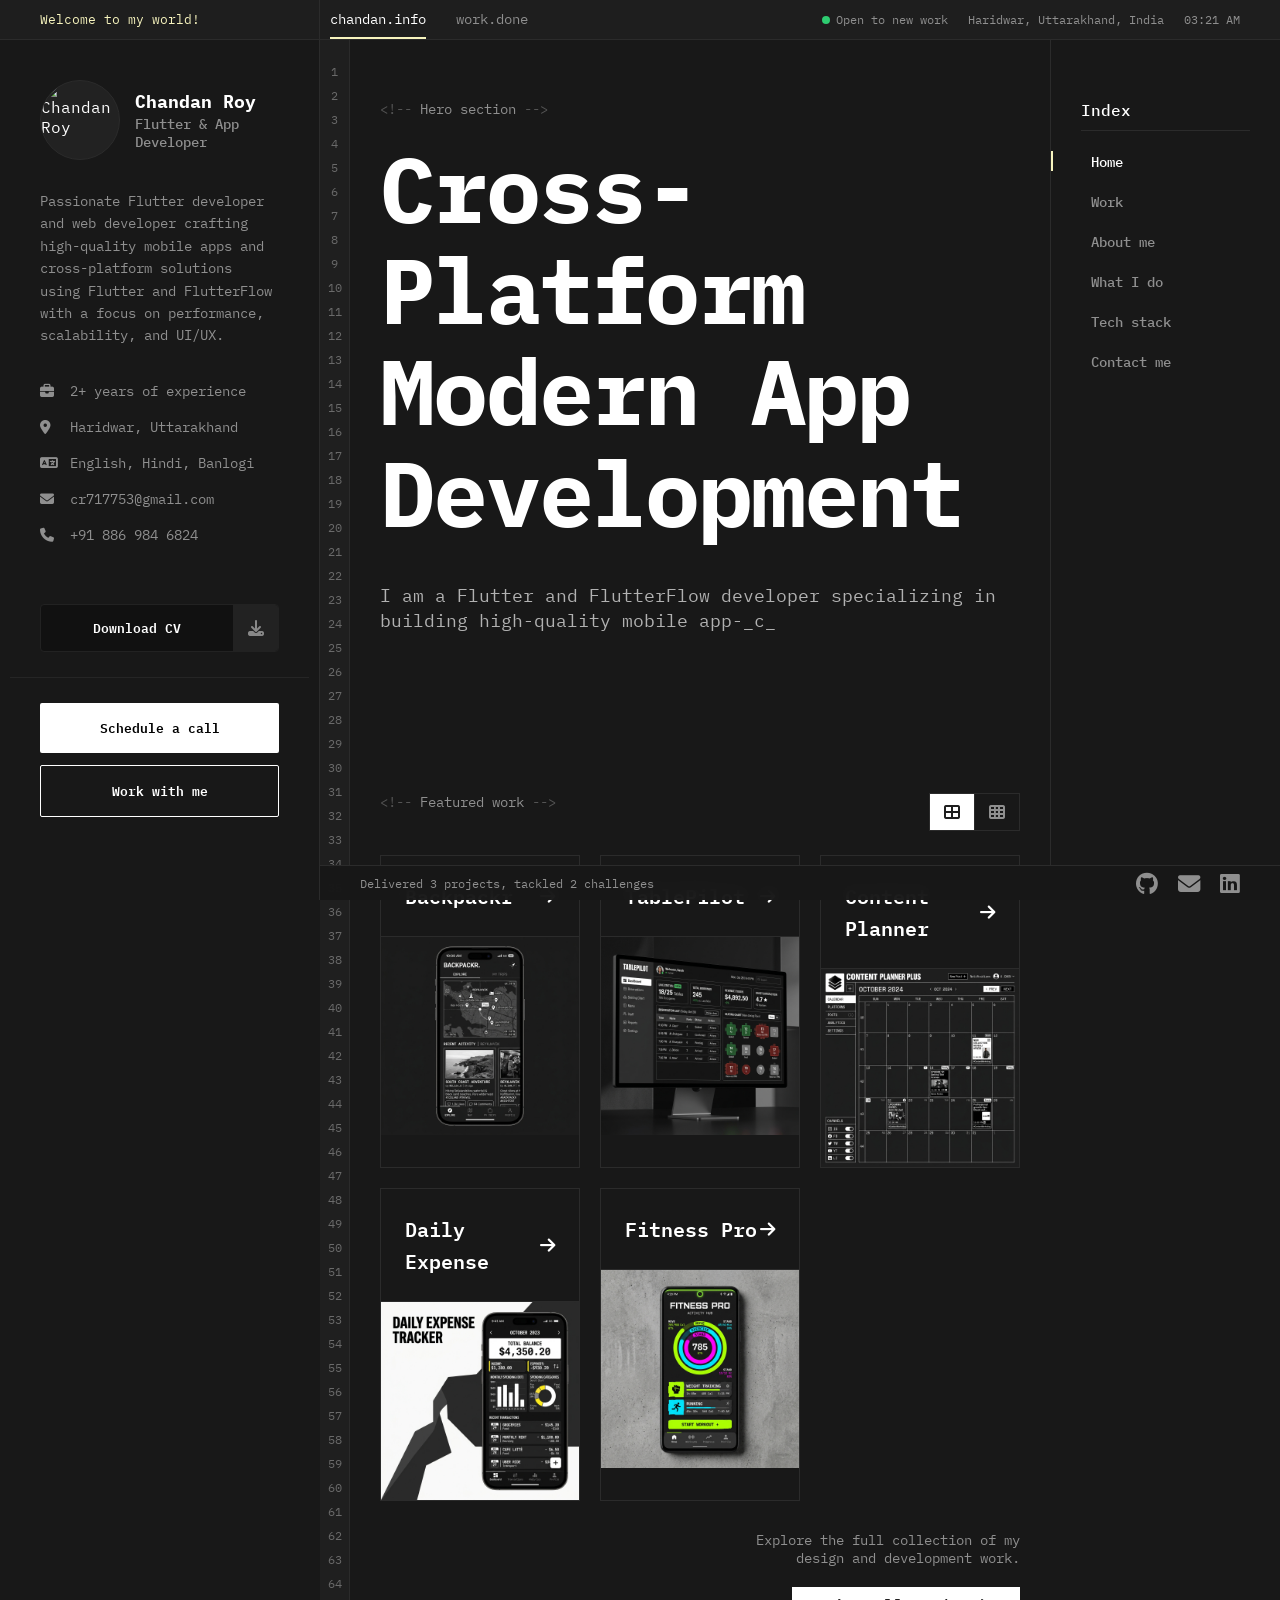
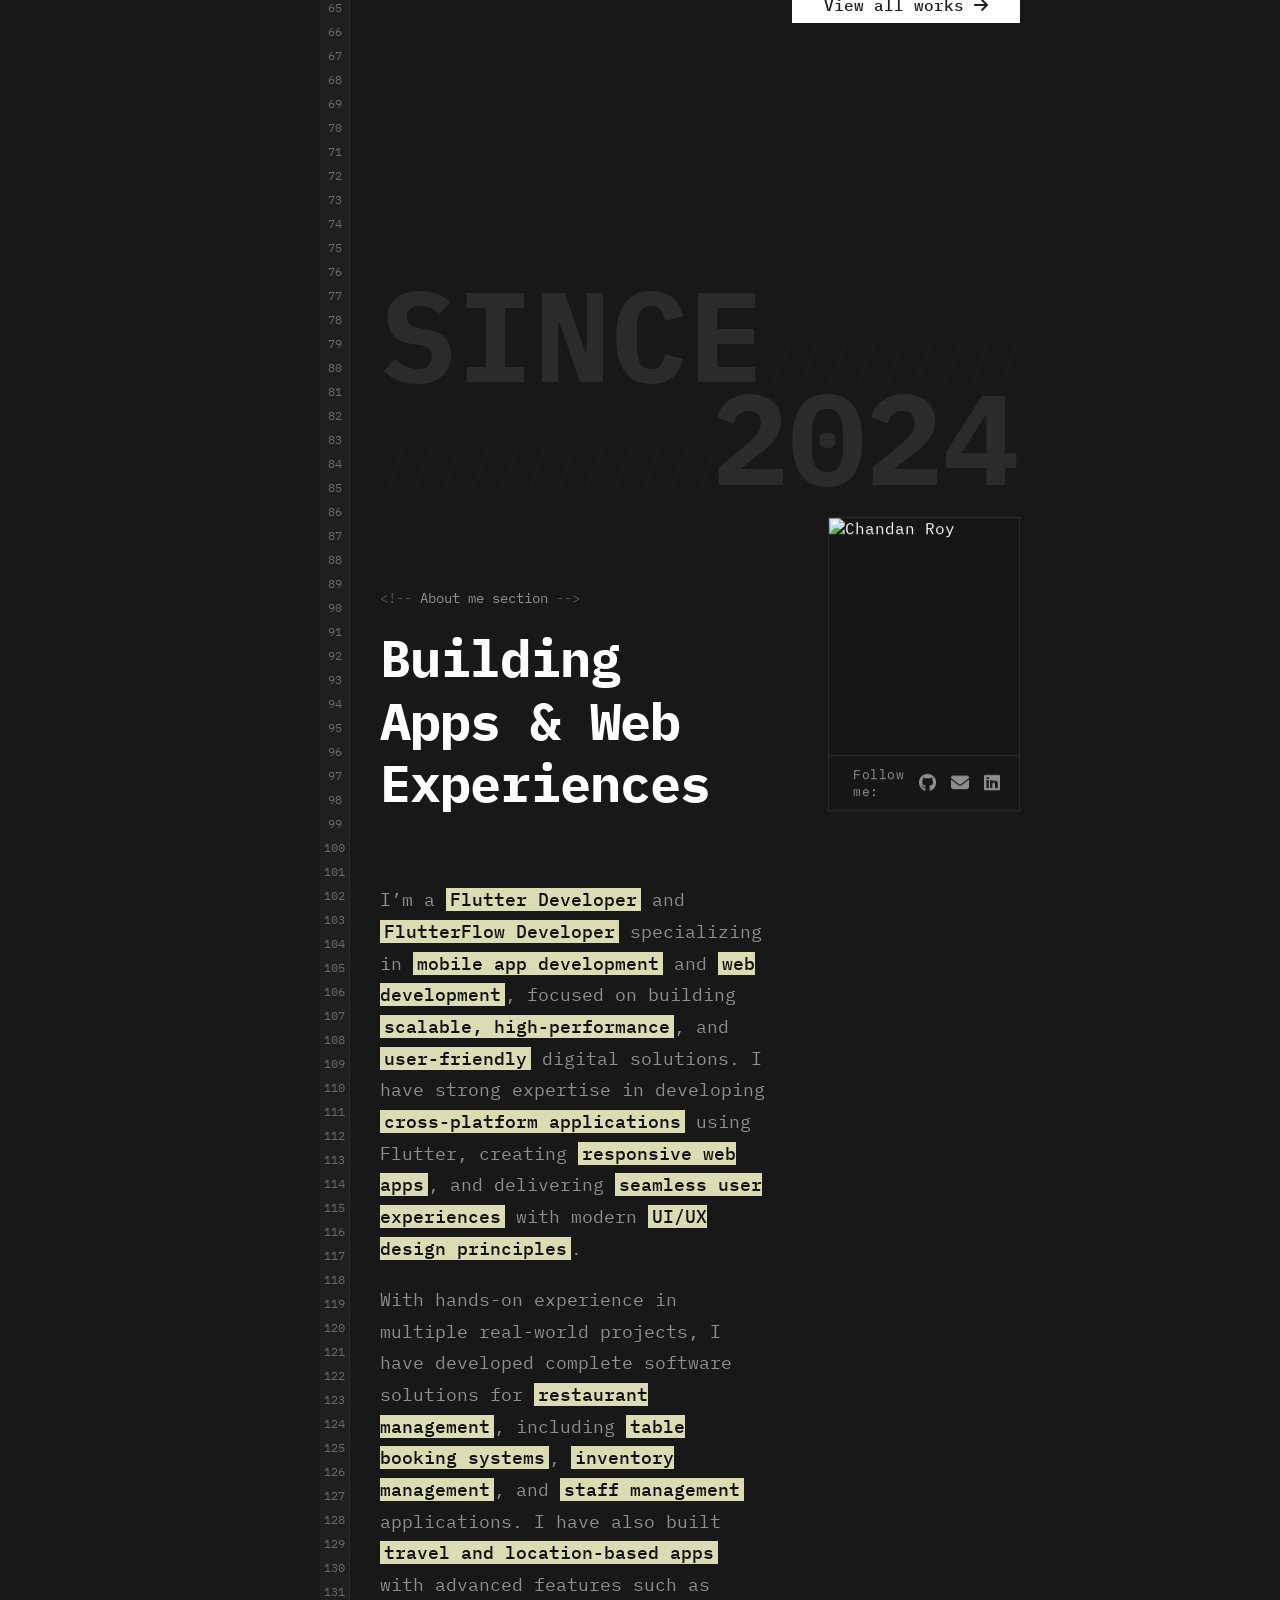
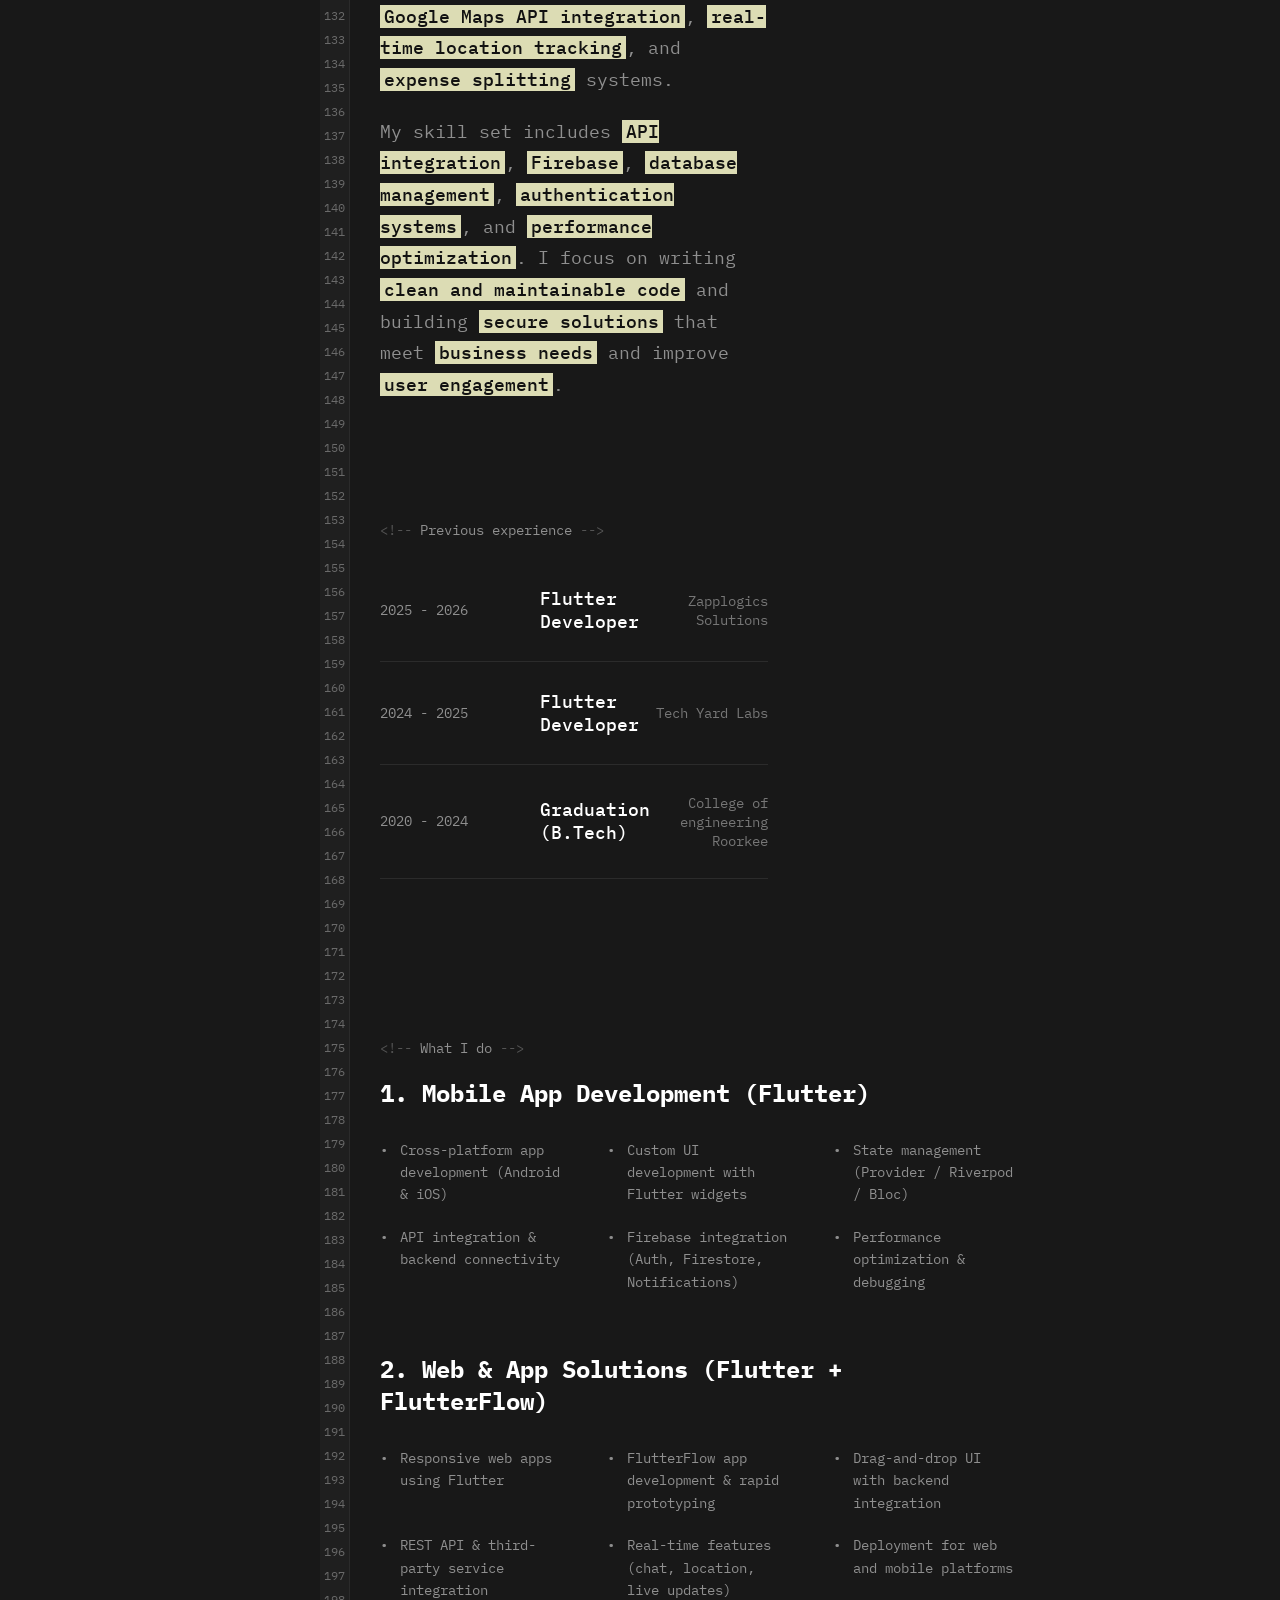
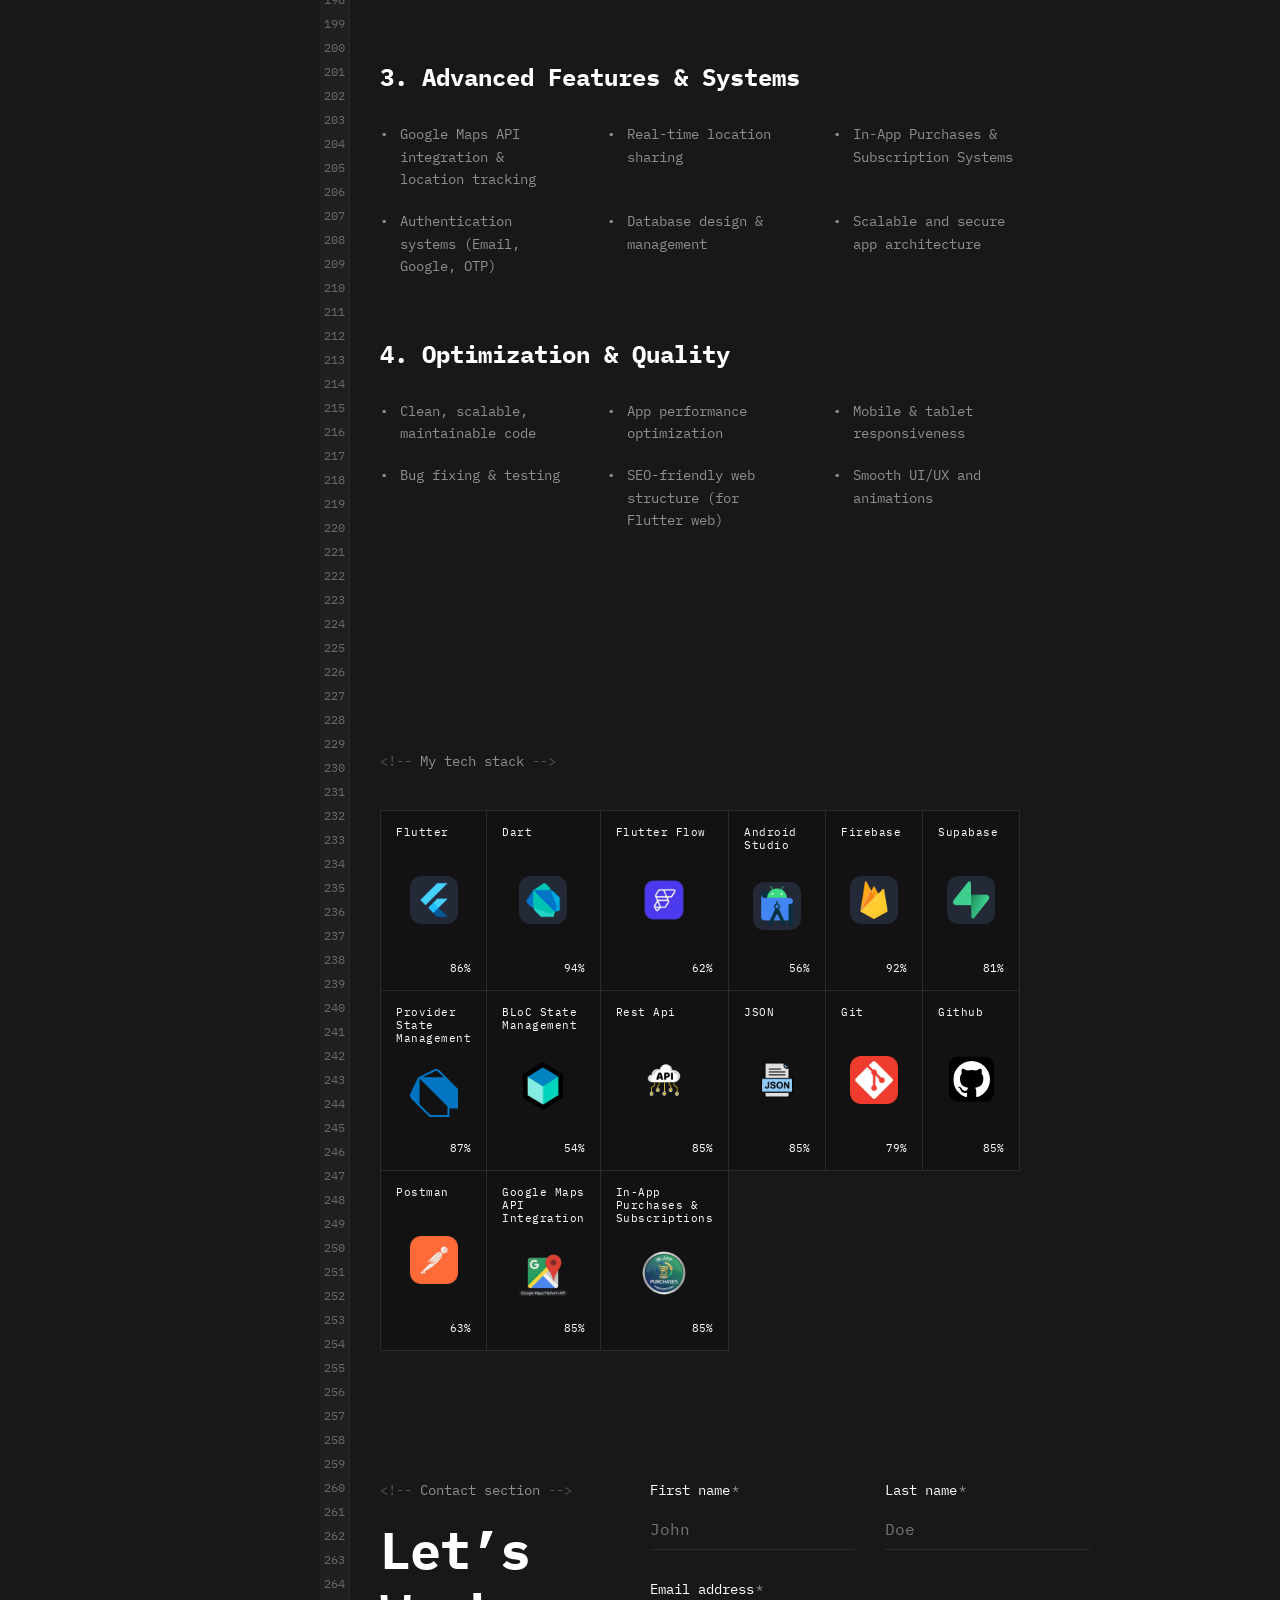
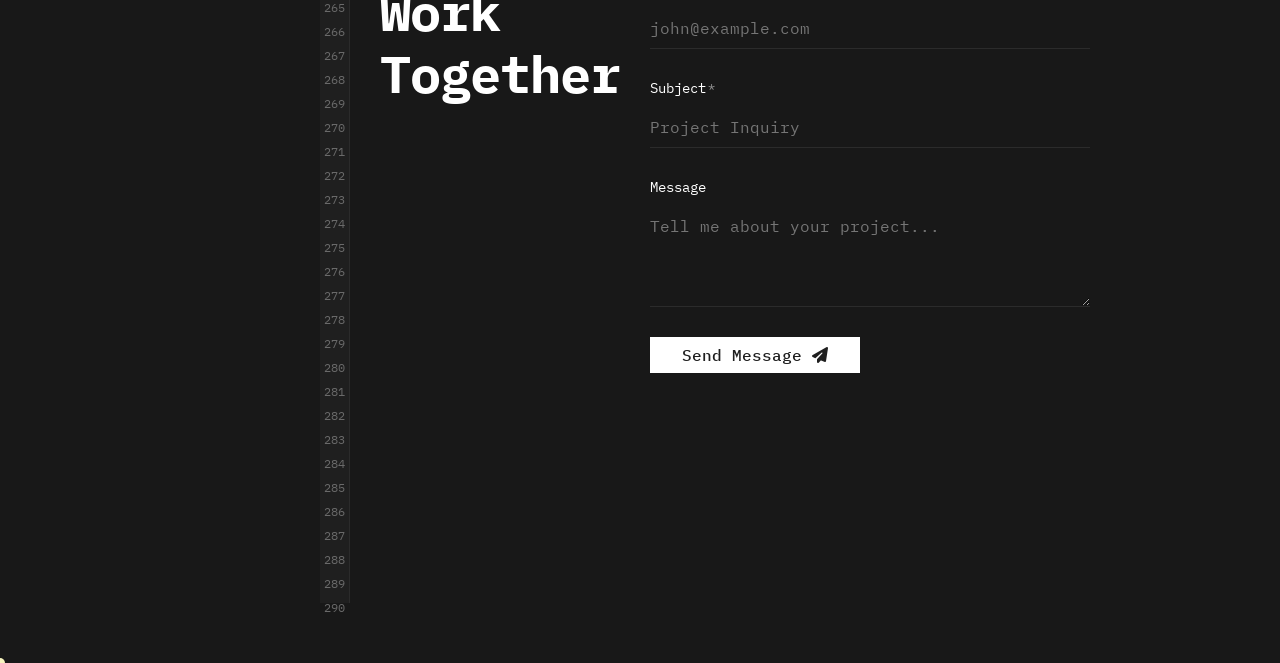
==== commit 81f07d81: "update favicon path with cache-busting version parameter across all pages" ====
--- a/index.html
+++ b/index.html
@@ -9,7 +9,7 @@
         content="Portfolio of Chandan Roy, a professional Flutter and Web Developer specializing in high-performance cross-platform applications.">
 
     <!-- Favicon -->
-    <link rel="icon" type="image/png" href="assets/images/favicon.png">
+    <link rel="icon" type="image/png" href="assets/images/favicon.png?v=2">
 
     <!-- Google Fonts -->
     <link rel="preconnect" href="https://fonts.googleapis.com">
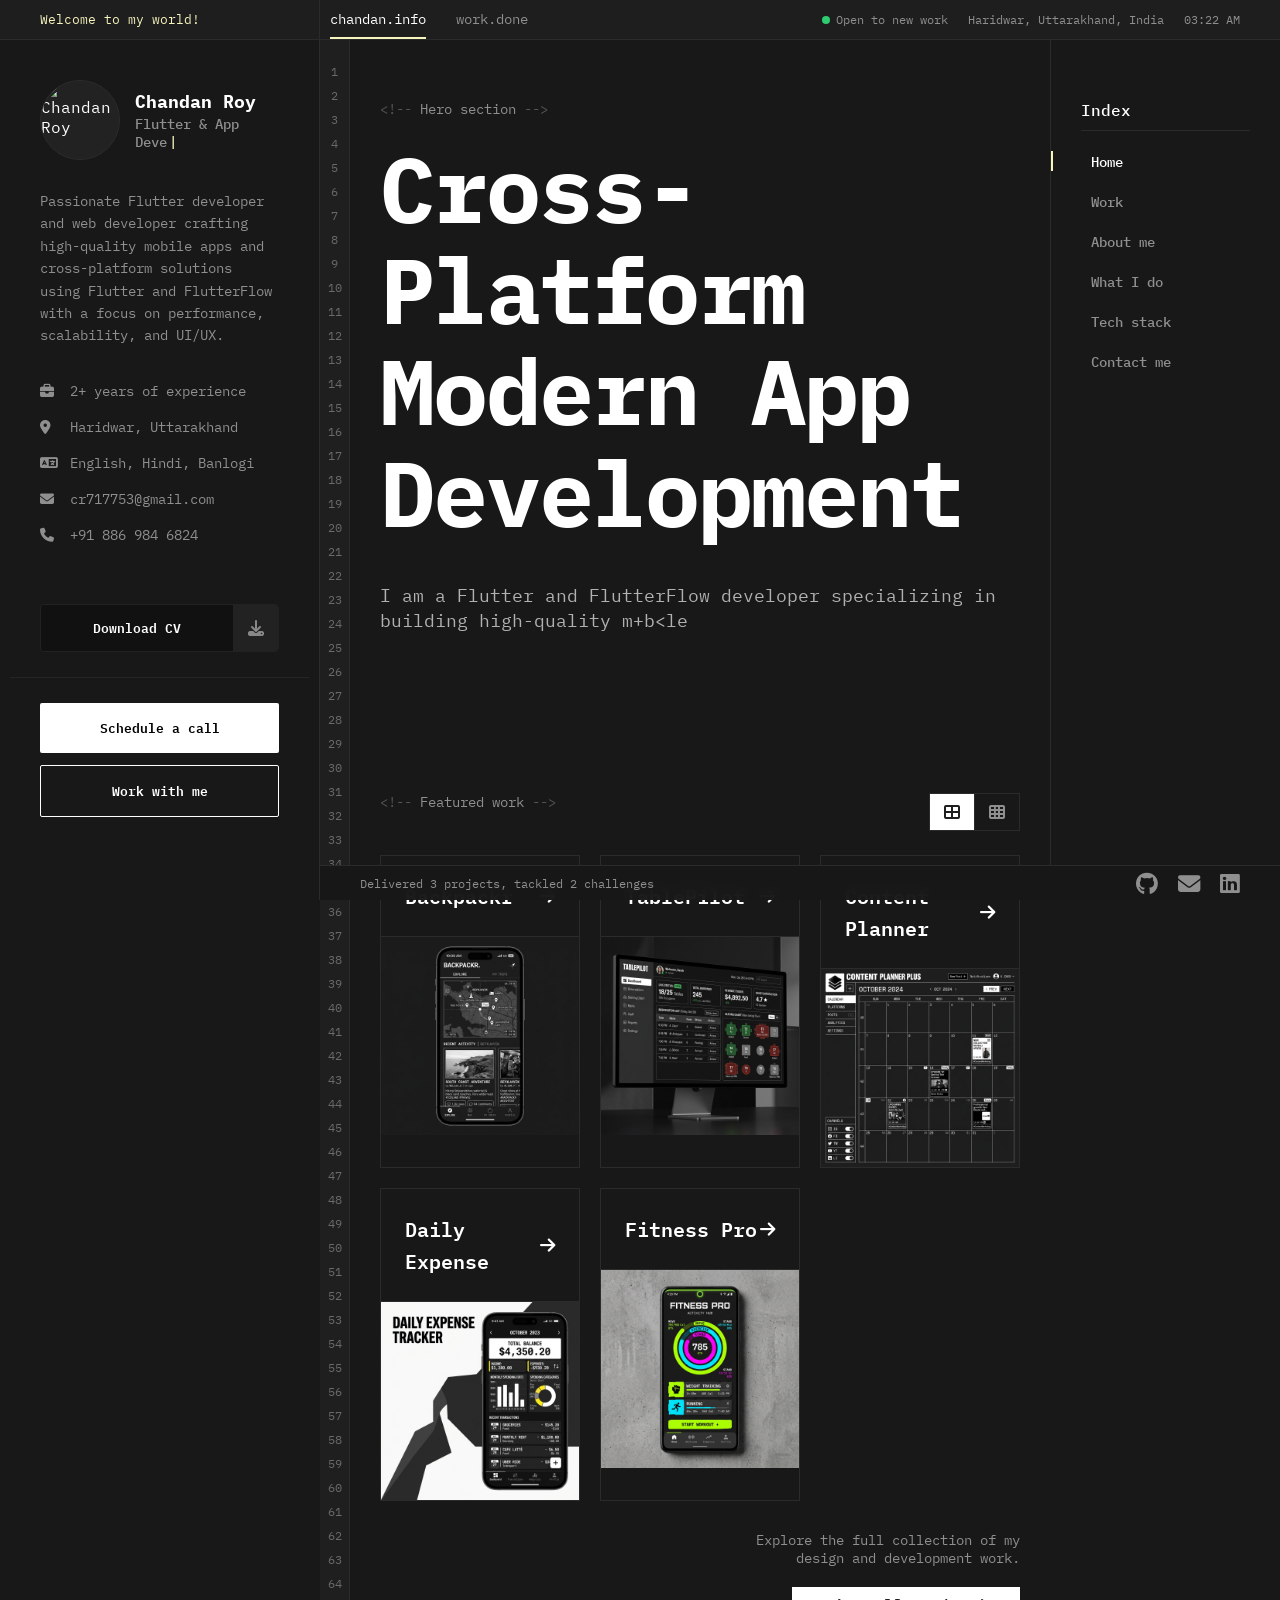
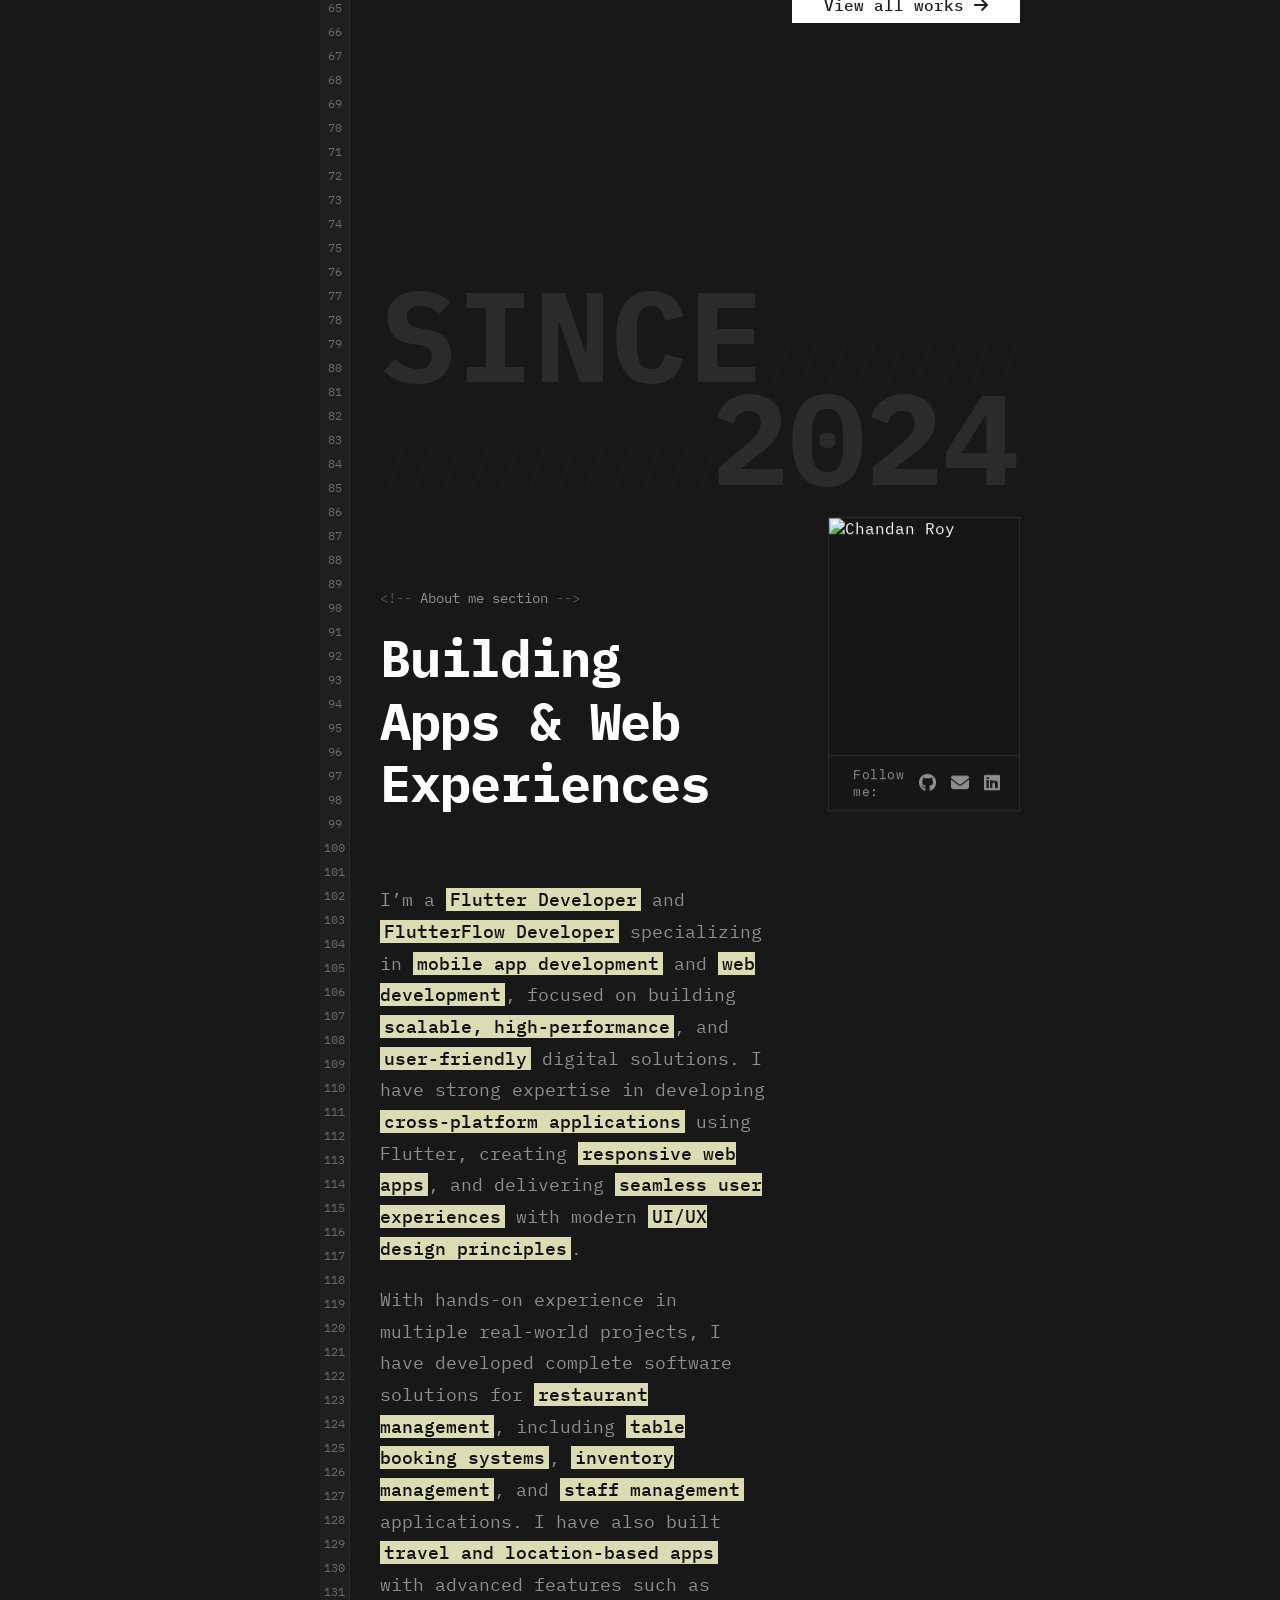
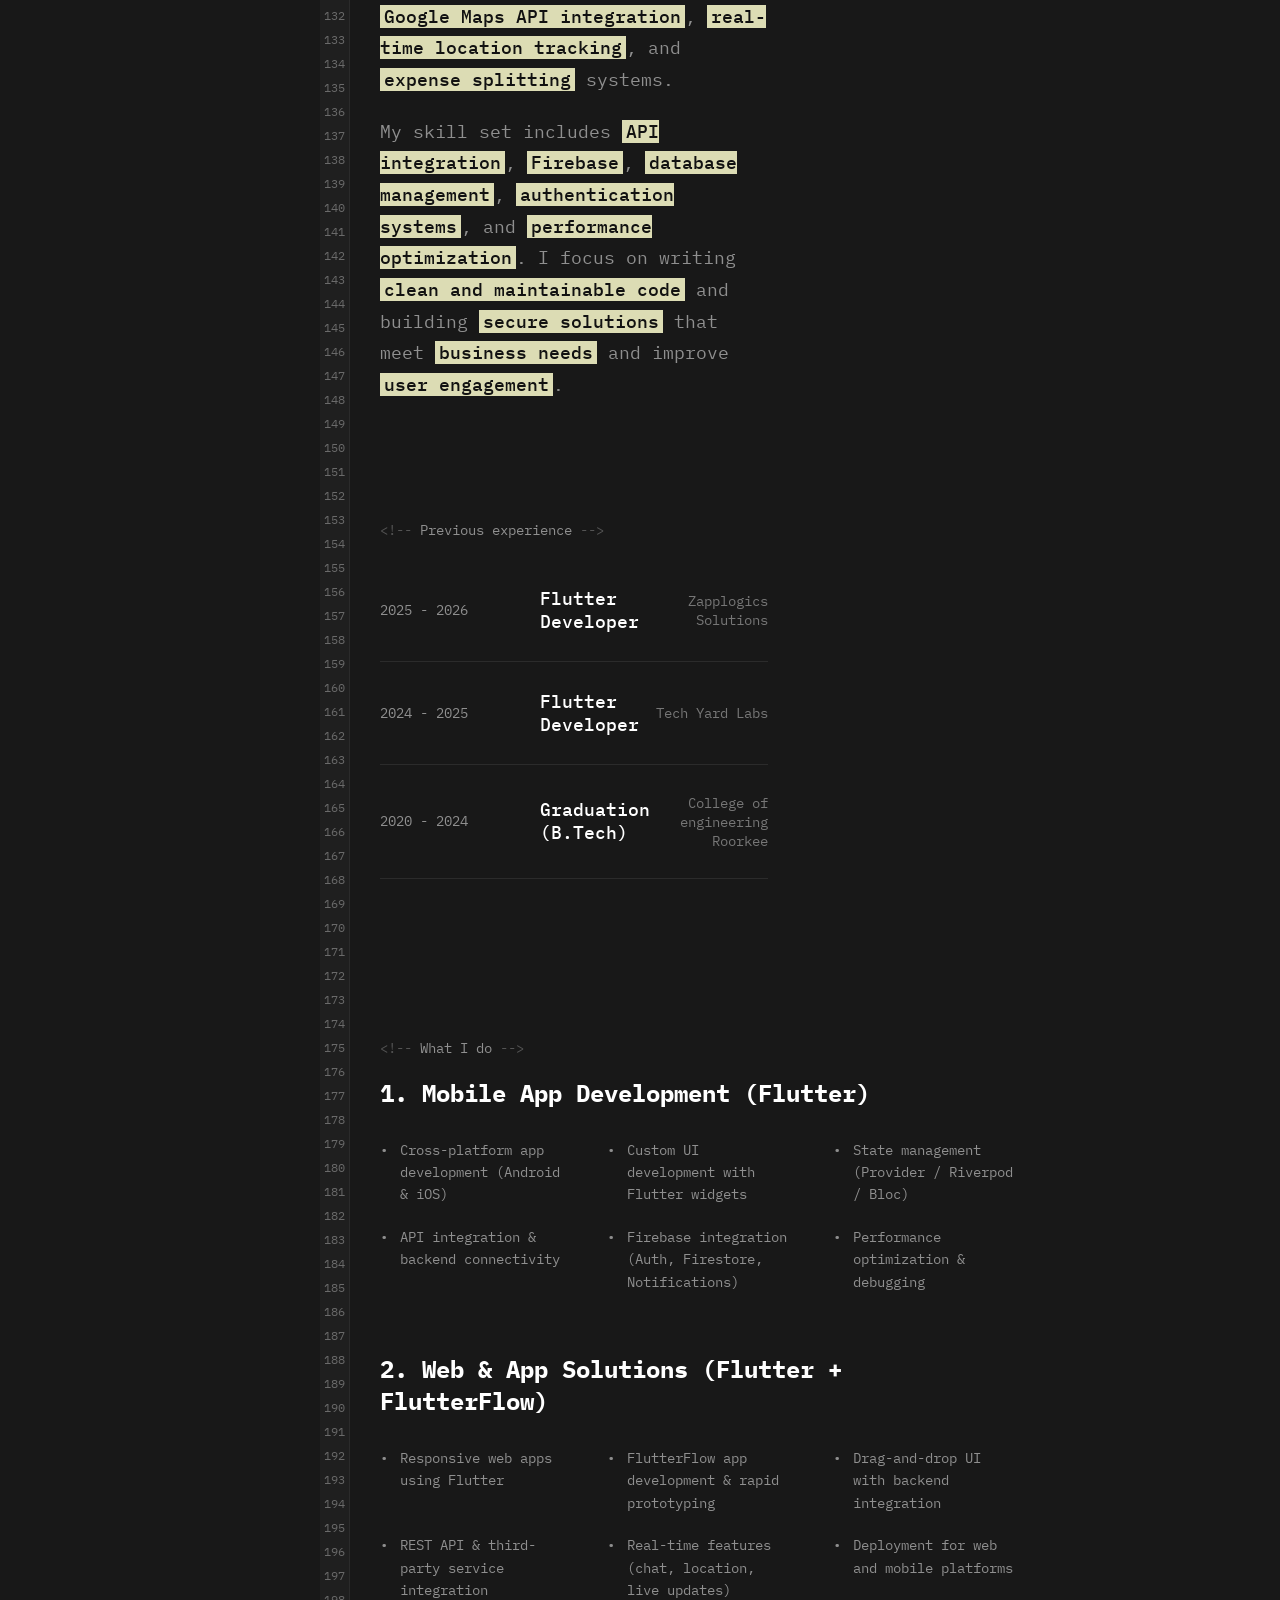
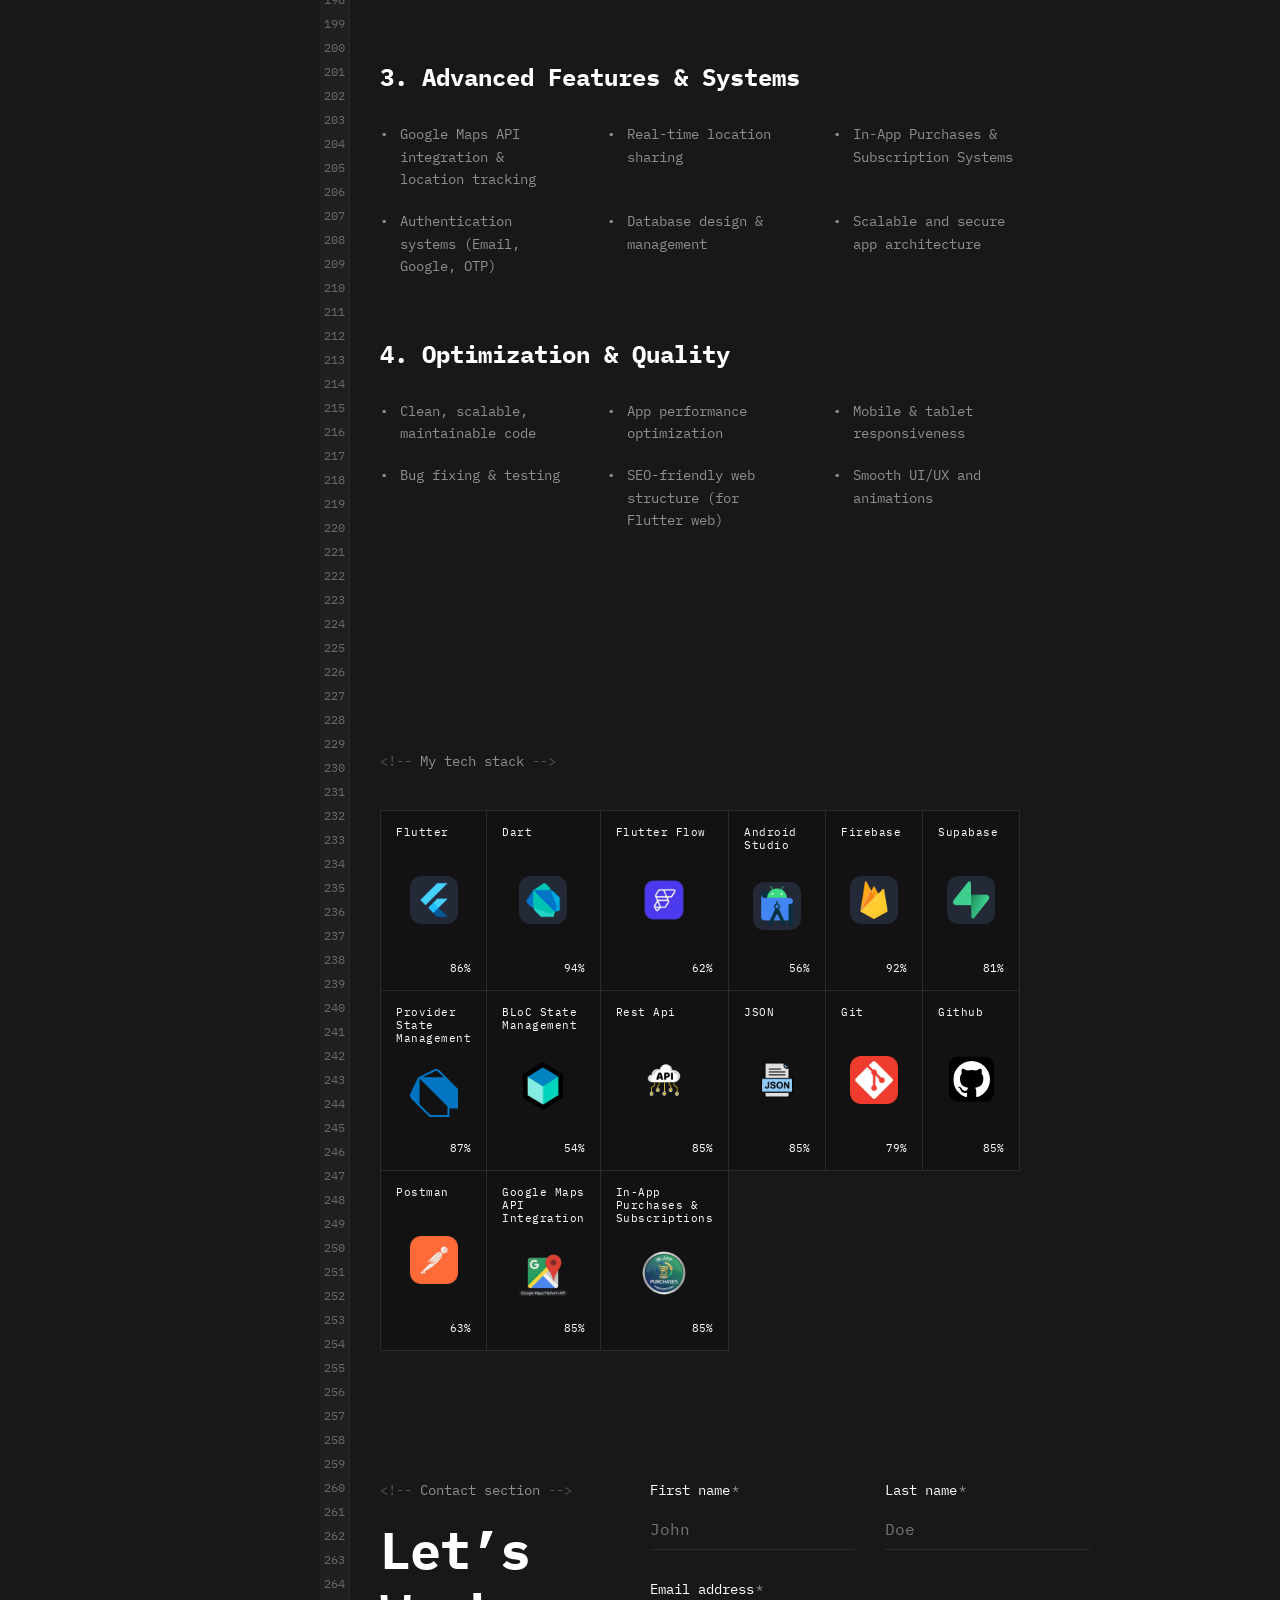
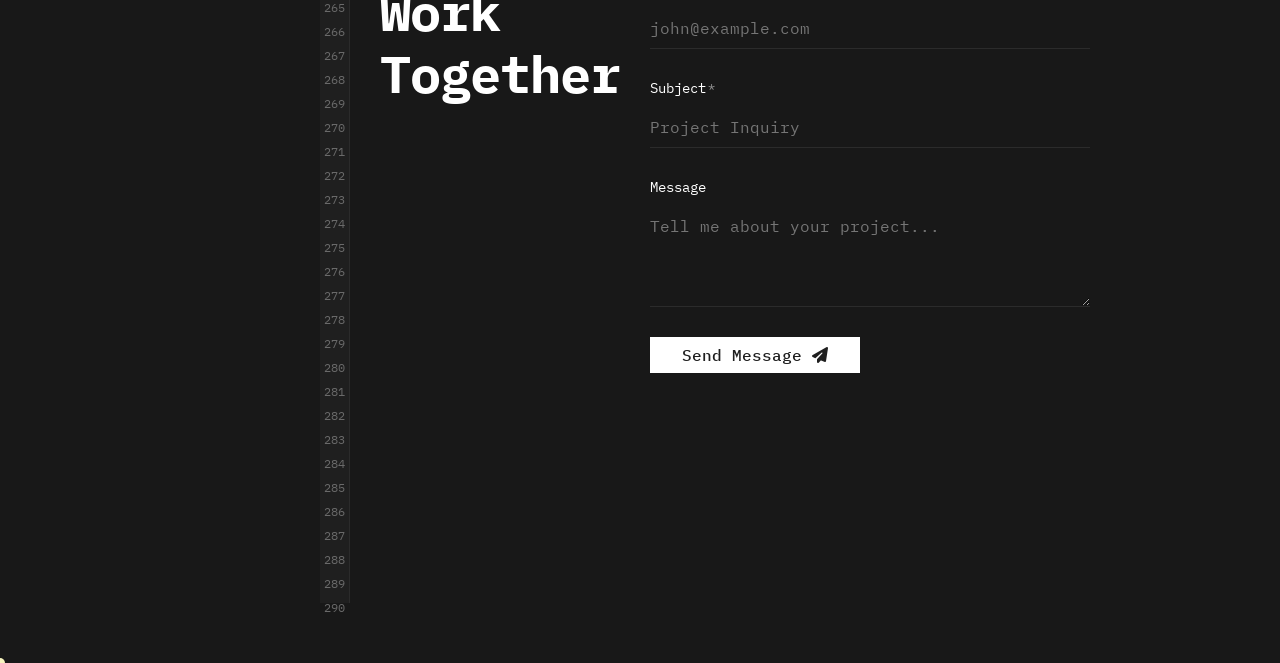
==== commit 41861ec3: "enhance SEO with meta keywords, Open Graph tags, and integrate Google Analytics across all pages" ====
--- a/index.html
+++ b/index.html
@@ -6,7 +6,24 @@
     <meta name="viewport" content="width=device-width, initial-scale=1.0">
     <title>Chandan Roy | Flutter & Web Developer</title>
     <meta name="description"
-        content="Portfolio of Chandan Roy, a professional Flutter and Web Developer specializing in high-performance cross-platform applications.">
+        content="Portfolio of Chandan Roy, a professional near me app developer, near me flutter developer, and near me ios developer specializing in high-performance cross-platform applications.">
+    <meta name="keywords" content="near me app developer, near me flutter developer, near me ios developer, Flutter Developer, Mobile App Developer, Cross-platform Developer, Dart, Firebase, Portfolio, Chandan Roy">
+    
+    <!-- Open Graph Tags -->
+    <meta property="og:title" content="Chandan Roy | Flutter Developer Portfolio">
+    <meta property="og:description" content="Explore high-quality Flutter & web projects by Chandan Roy.">
+    <meta property="og:image" content="https://roychandu.github.io/Portfolio/assets/images/profile-image.png">
+    <meta property="og:url" content="https://roychandu.github.io/Portfolio/">
+
+    <!-- Google Analytics -->
+    <script async src="https://www.googletagmanager.com/gtag/js?id=G-YCXKSJLQ9L"></script>
+    <script>
+        window.dataLayer = window.dataLayer || [];
+        function gtag(){dataLayer.push(arguments);}
+        gtag('js', new Date());
+
+        gtag('config', 'G-YCXKSJLQ9L');
+    </script>
 
     <!-- Favicon -->
     <link rel="icon" type="image/png" href="assets/images/favicon.png?v=2">
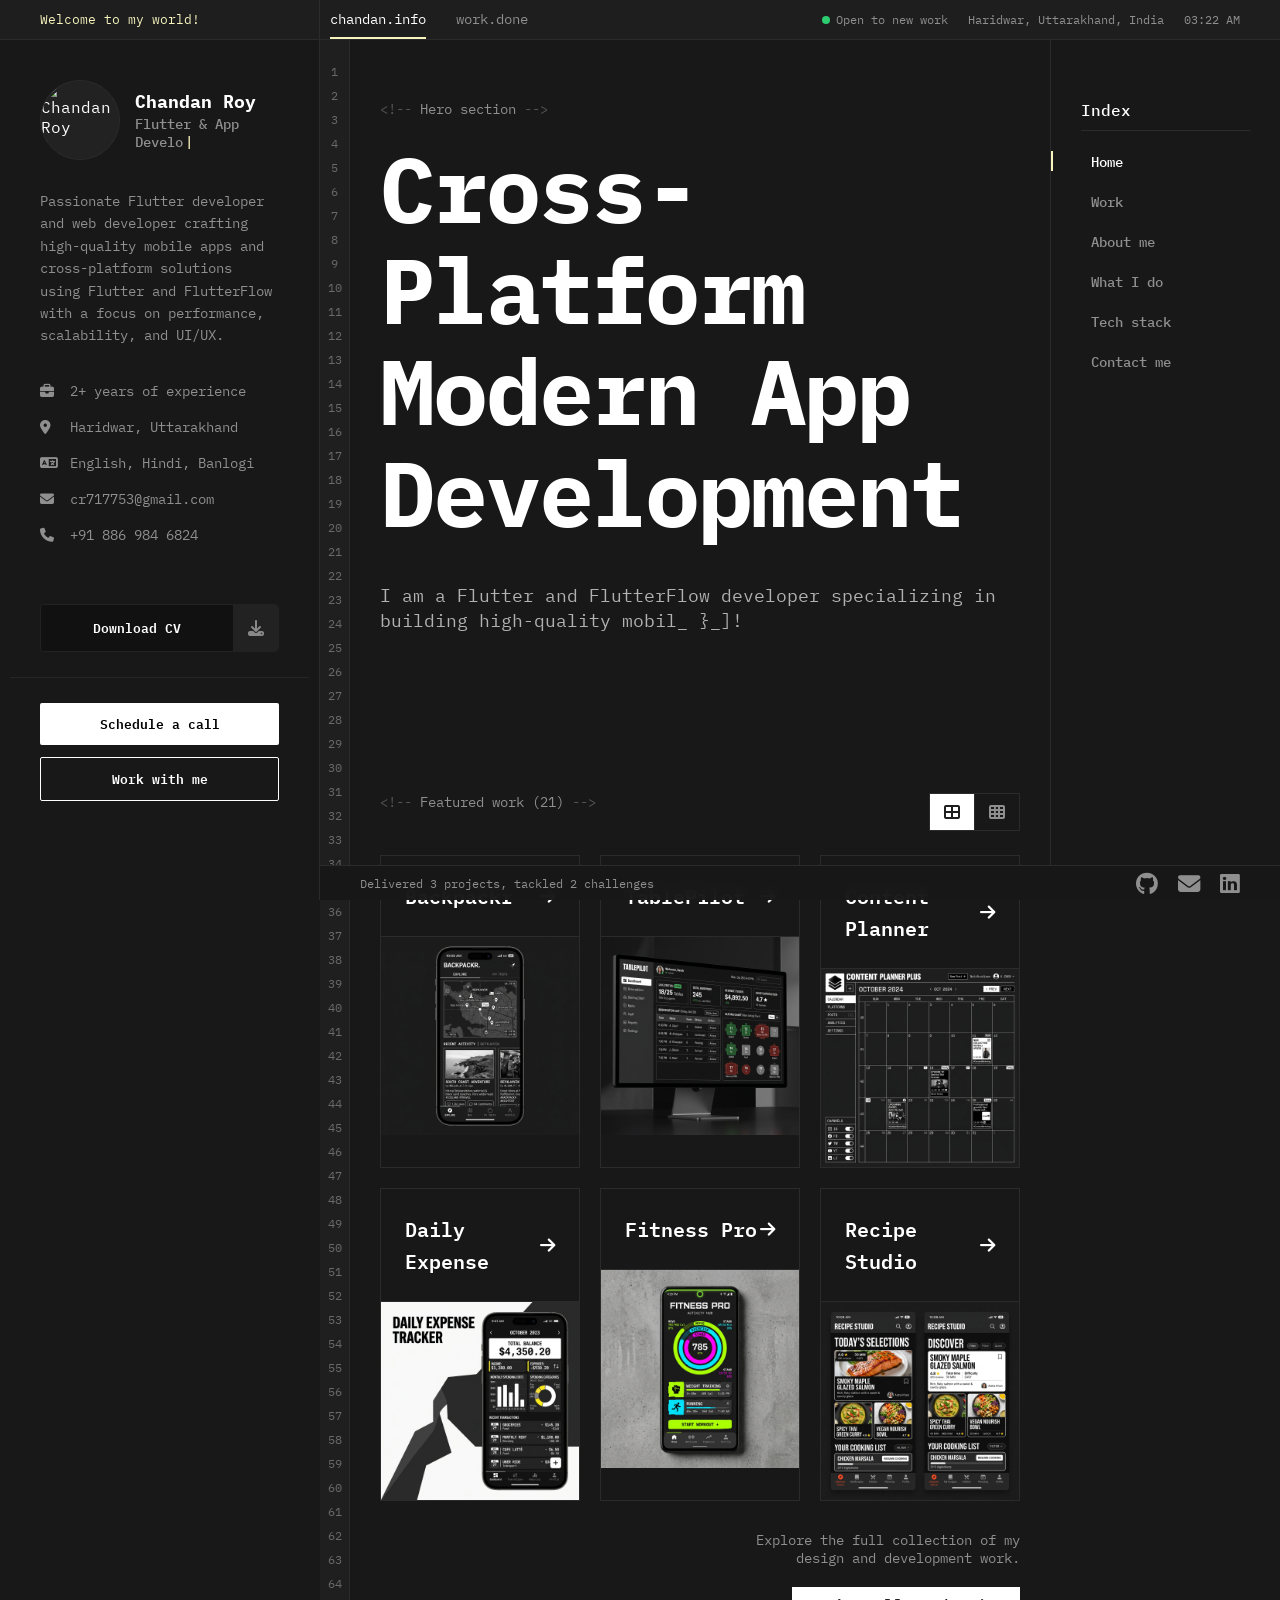
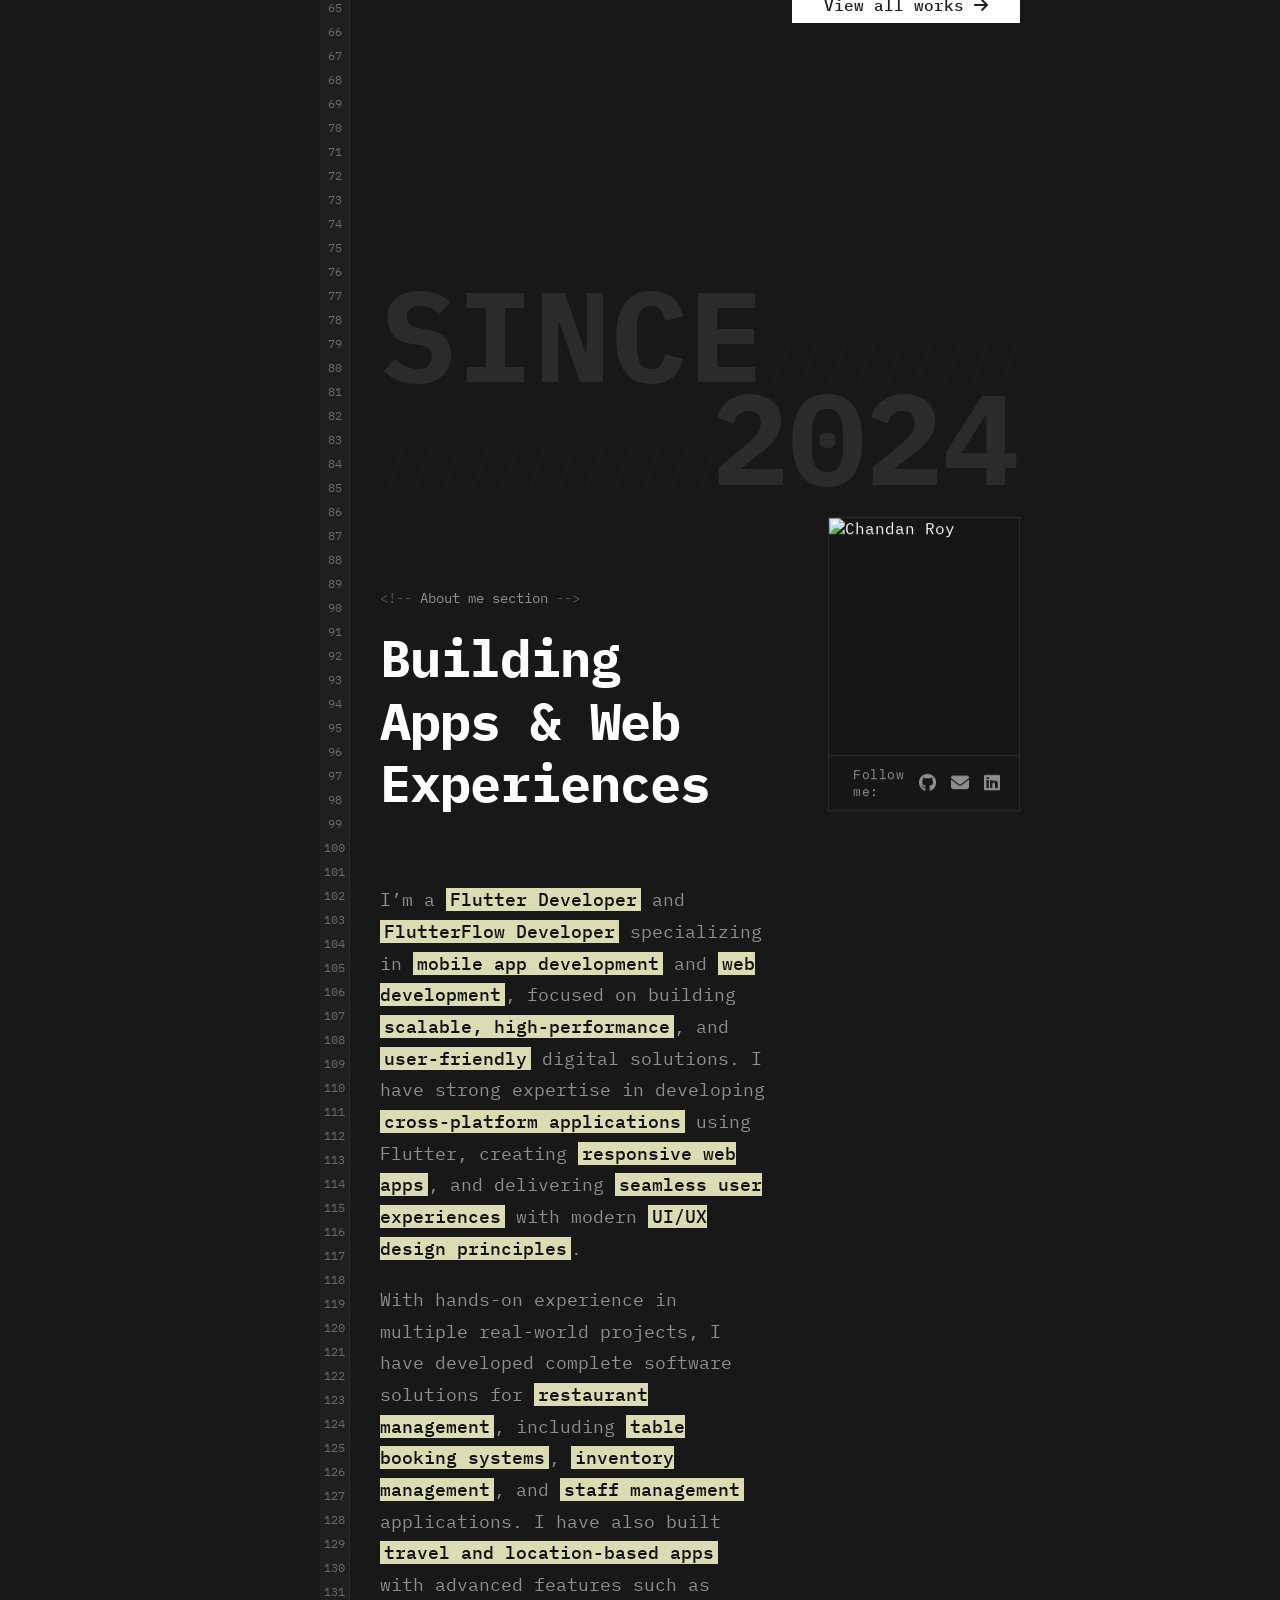
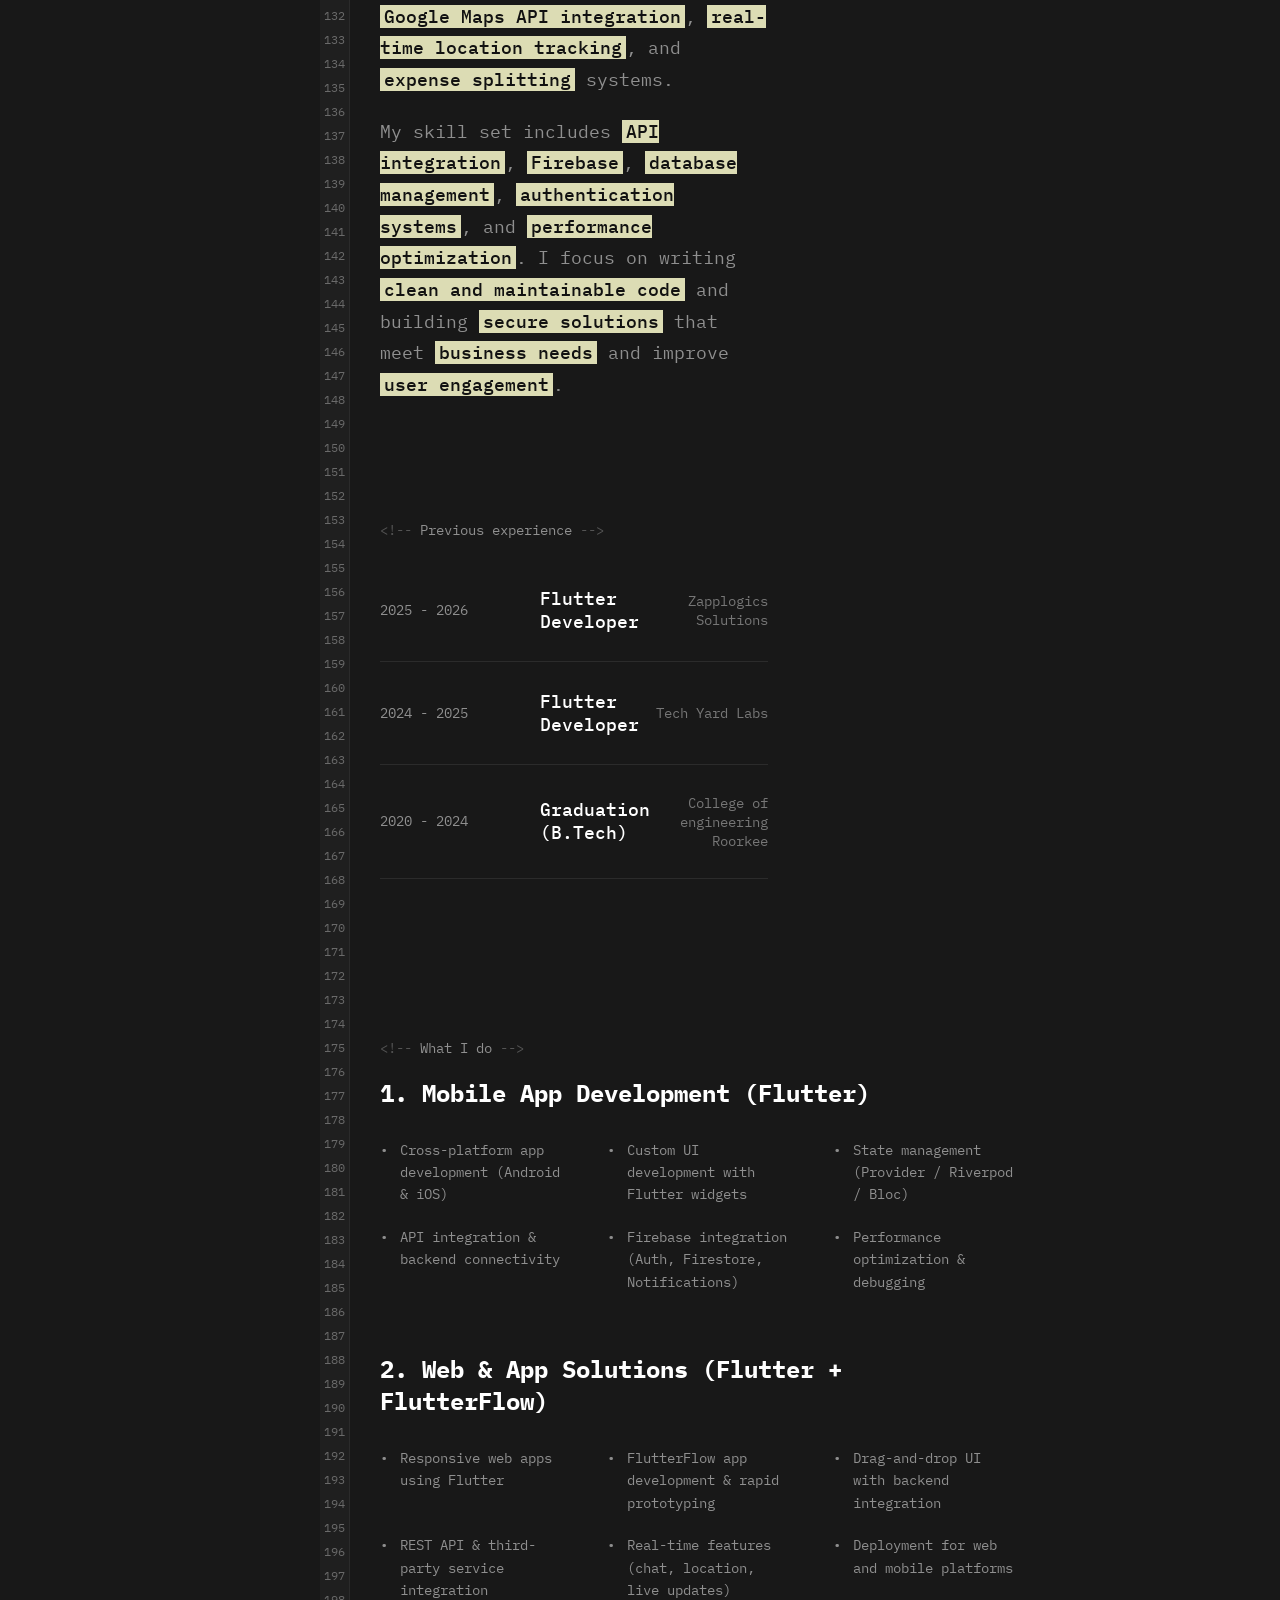
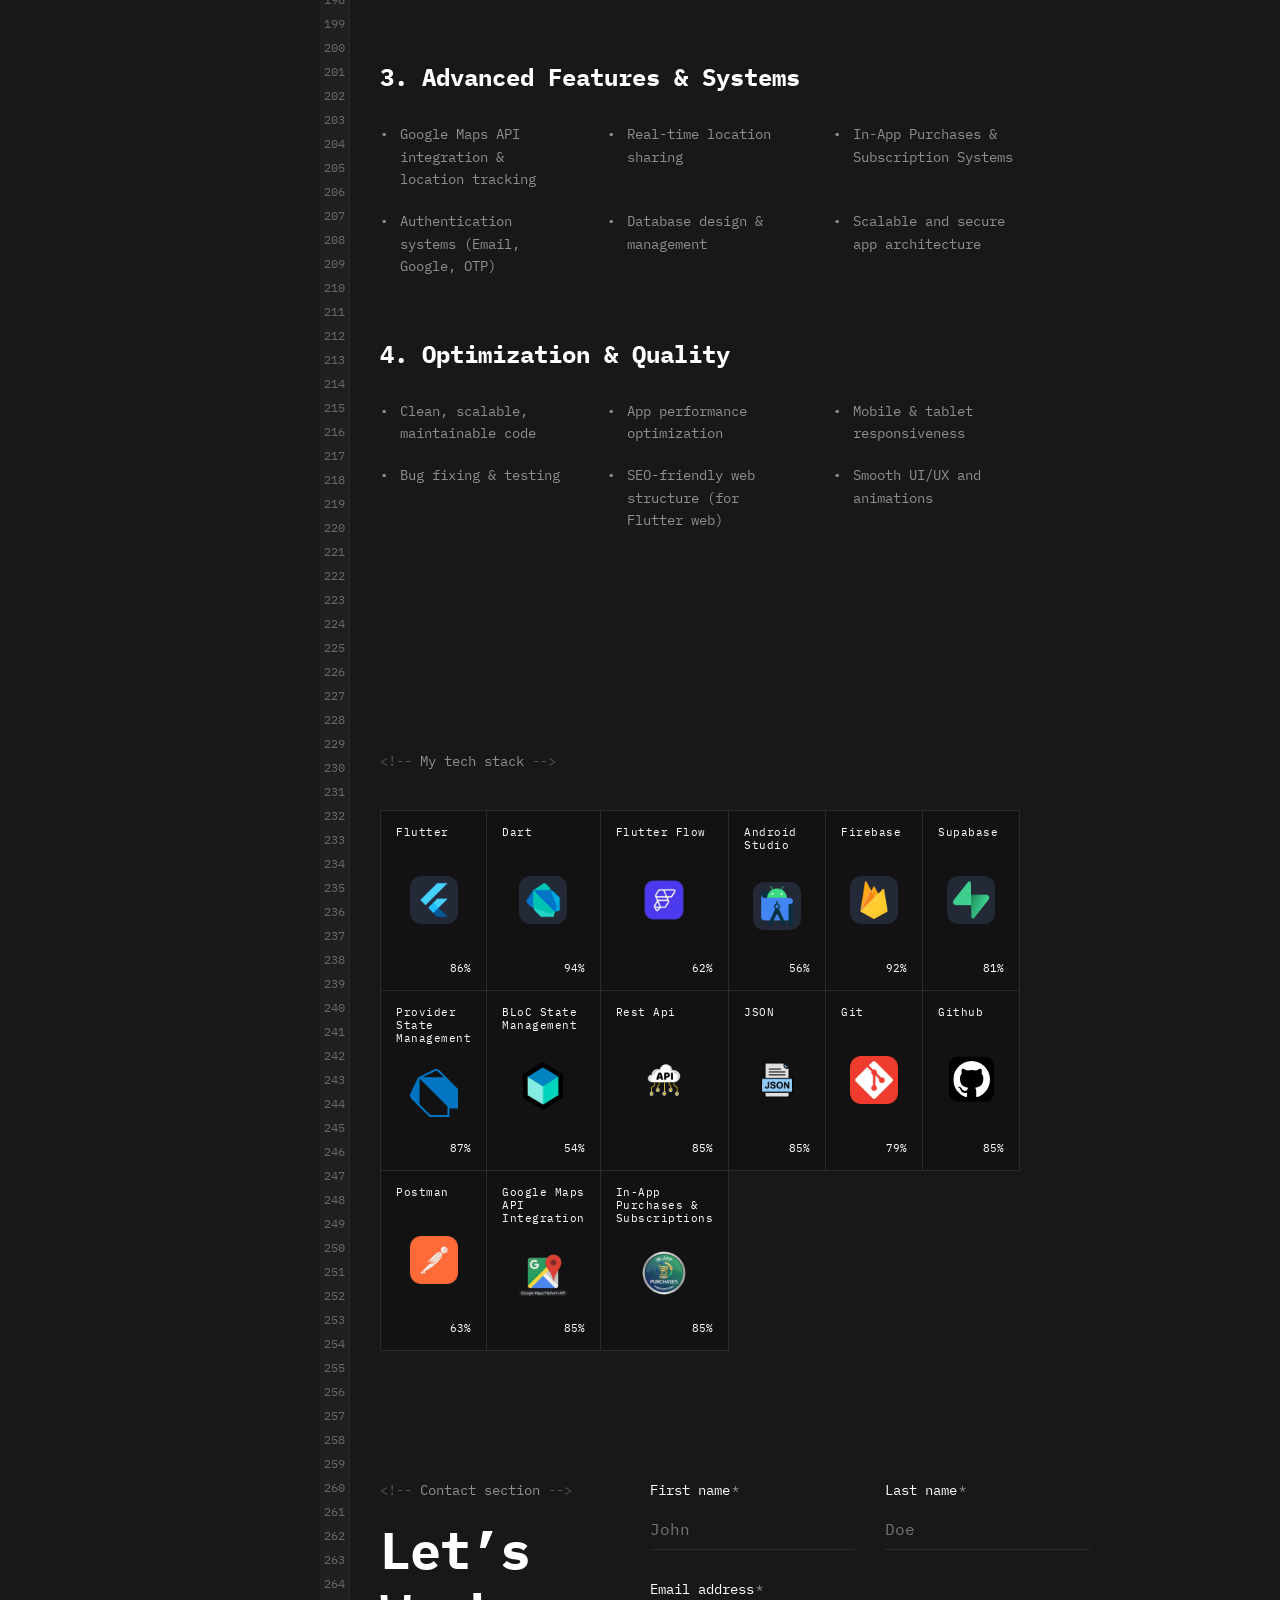
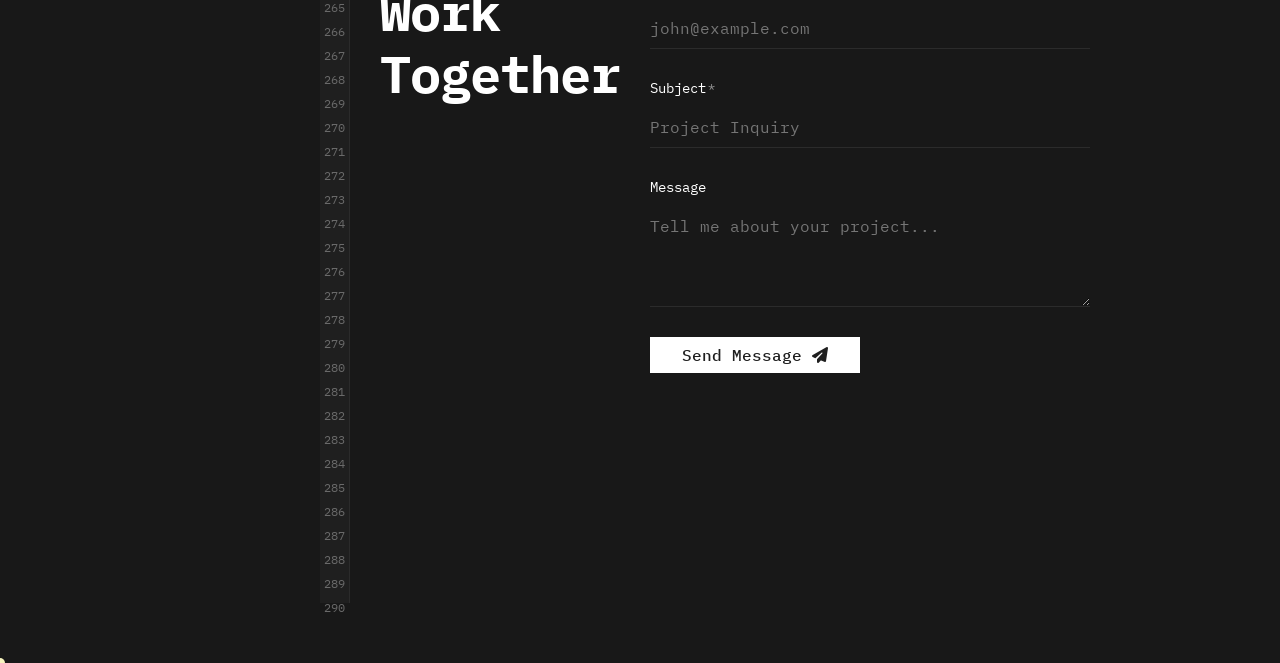
==== commit cf4a3152: "dynamically display total project count in section headers" ====
--- a/index.html
+++ b/index.html
@@ -98,7 +98,7 @@
         <section id="work" class="work-section">
             <div class="container-minimal">
                 <div class="work-section-header">
-                    <div class="pre-title" data-scramble="Featured work">Featured work</div>
+                    <div class="pre-title" id="featured-work-header" data-scramble="Featured work">Featured work</div>
                     <div class="view-toggle" id="work-grid-toggle">
                         <div class="toggle-btn active" data-grid="grid-3"><i class="fas fa-th-large"></i></div>
                         <div class="toggle-btn" data-grid="grid-4"><i class="fas fa-th"></i></div>
--- a/css/style.css
+++ b/css/style.css
@@ -274,7 +274,7 @@
     background-color: white;
     color: black;
     text-decoration: none;
-    padding: 14px;
+    padding: 10px 14px;
     text-align: center;
     font-size: 13px;
     font-weight: 600;
@@ -291,7 +291,7 @@
     color: white;
     border: 1px solid white;
     text-decoration: none;
-    padding: 14px;
+    padding: 10px 14px;
     text-align: center;
     font-size: 13px;
     font-weight: 600;
@@ -576,6 +576,7 @@
 /* --- Hero Section --- */
 .hero-section {
     padding: 60px 0 0 0;
+    overflow: hidden;
 }
 
 .hero-description {
@@ -588,6 +589,7 @@
 /* --- Work Section --- */
 .work-section {
     padding: 160px 0 0 0;
+    overflow: hidden;
 }
 
 .work-section-header {
@@ -1310,6 +1312,17 @@
     gap: 15px;
 }
 
+.cta-column {
+    display: flex;
+    flex-direction: column;
+    gap: 12px;
+    min-width: 200px;
+}
+
+.cta-column i {
+    font-size: 20px;
+}
+
 .meta-label {
     font-size: 14px;
     color: #6A6A6A;
@@ -1513,6 +1526,7 @@
     height: auto;
     display: block;
 }
+
 /* Video Player */
 .video-player-container {
     margin-top: 40px;
@@ -1546,7 +1560,8 @@
     font-size: 0.85rem;
     font-family: var(--font-mono);
     padding: 4px 10px;
-    background-color: #dcdcb4; /* Highlighter Yellow */
+    background-color: #dcdcb4;
+    /* Highlighter Yellow */
     color: #111;
     font-weight: 600;
     text-transform: uppercase;
@@ -1586,4 +1601,4 @@
 
 .video-shortcut-badge i {
     font-size: 10px;
-}
+}
--- a/components/buttons.css
+++ b/components/buttons.css
@@ -63,8 +63,8 @@
 
 /* Helper for Icon Buttons */
 .btn-with-icon {
-    display: inline-flex !important;
+    display: inline-flex;
     align-items: center;
     justify-content: center;
     gap: 12px;
-}
+}
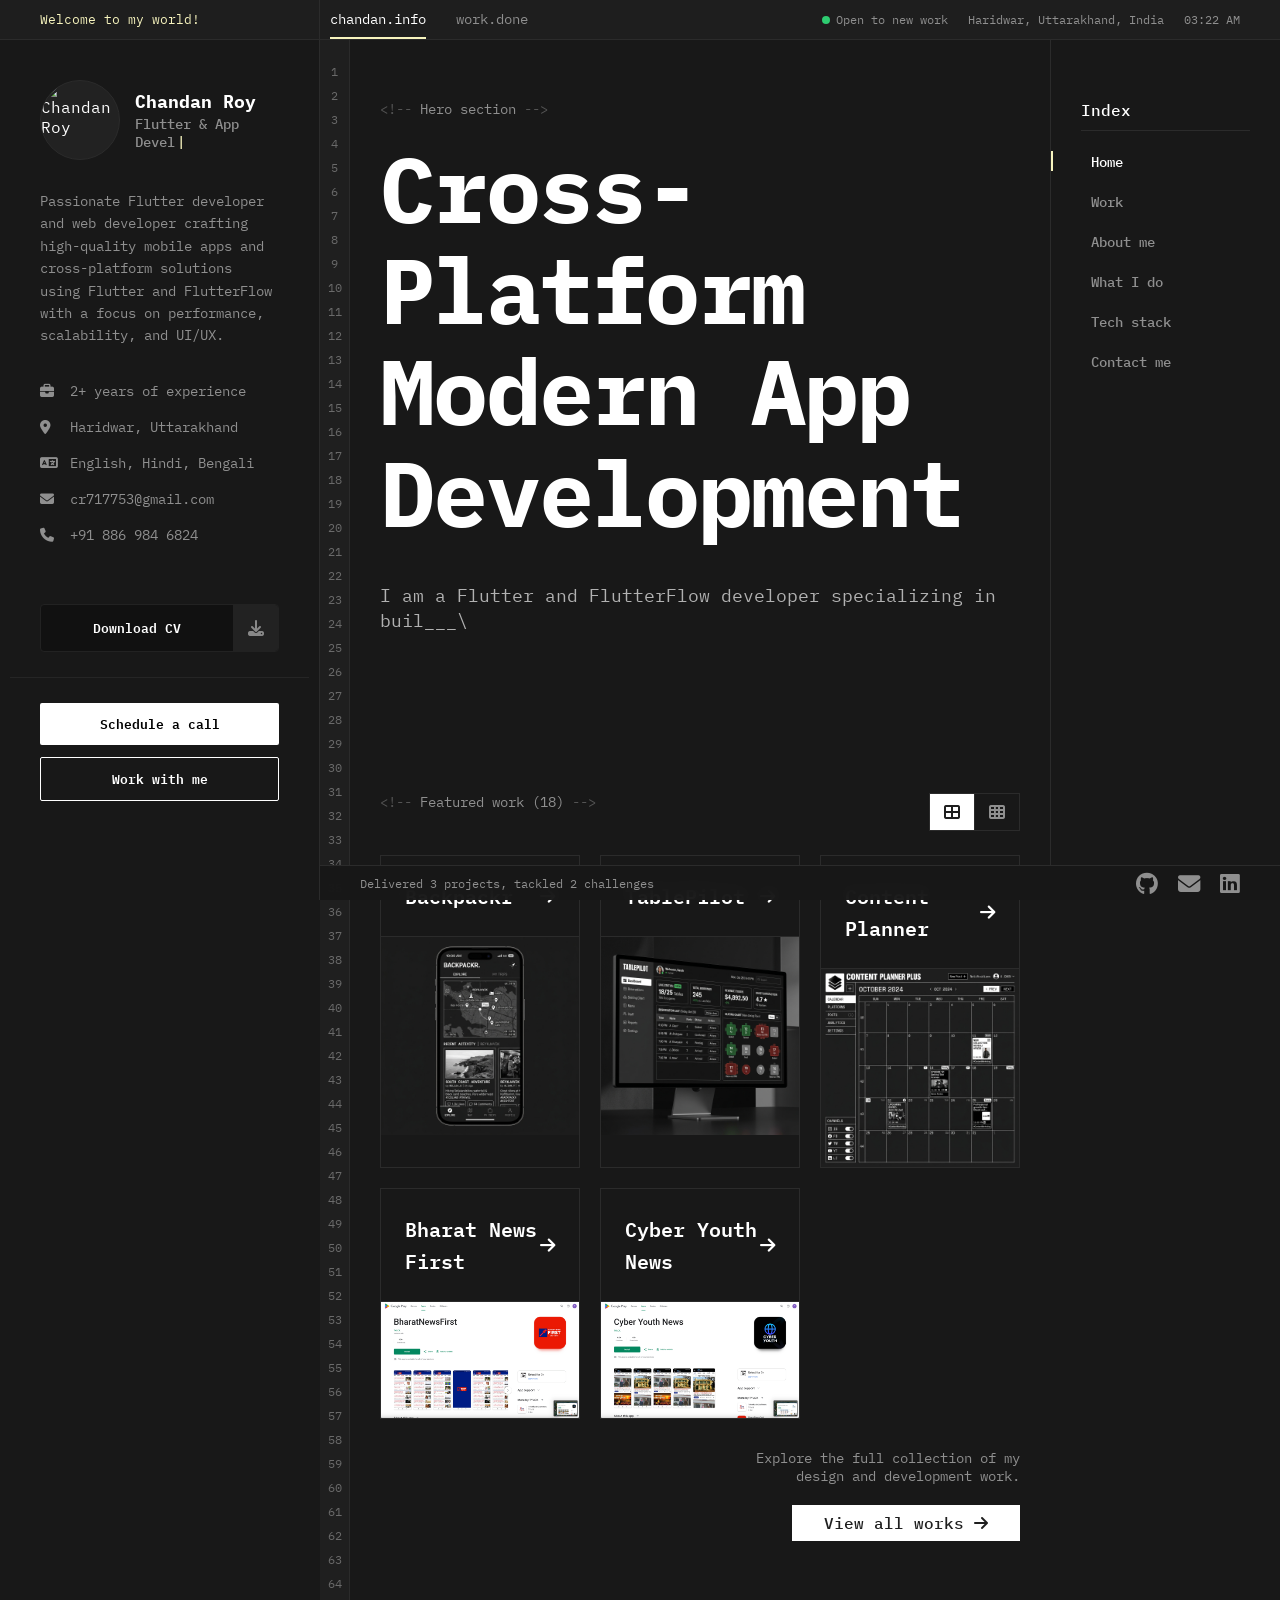
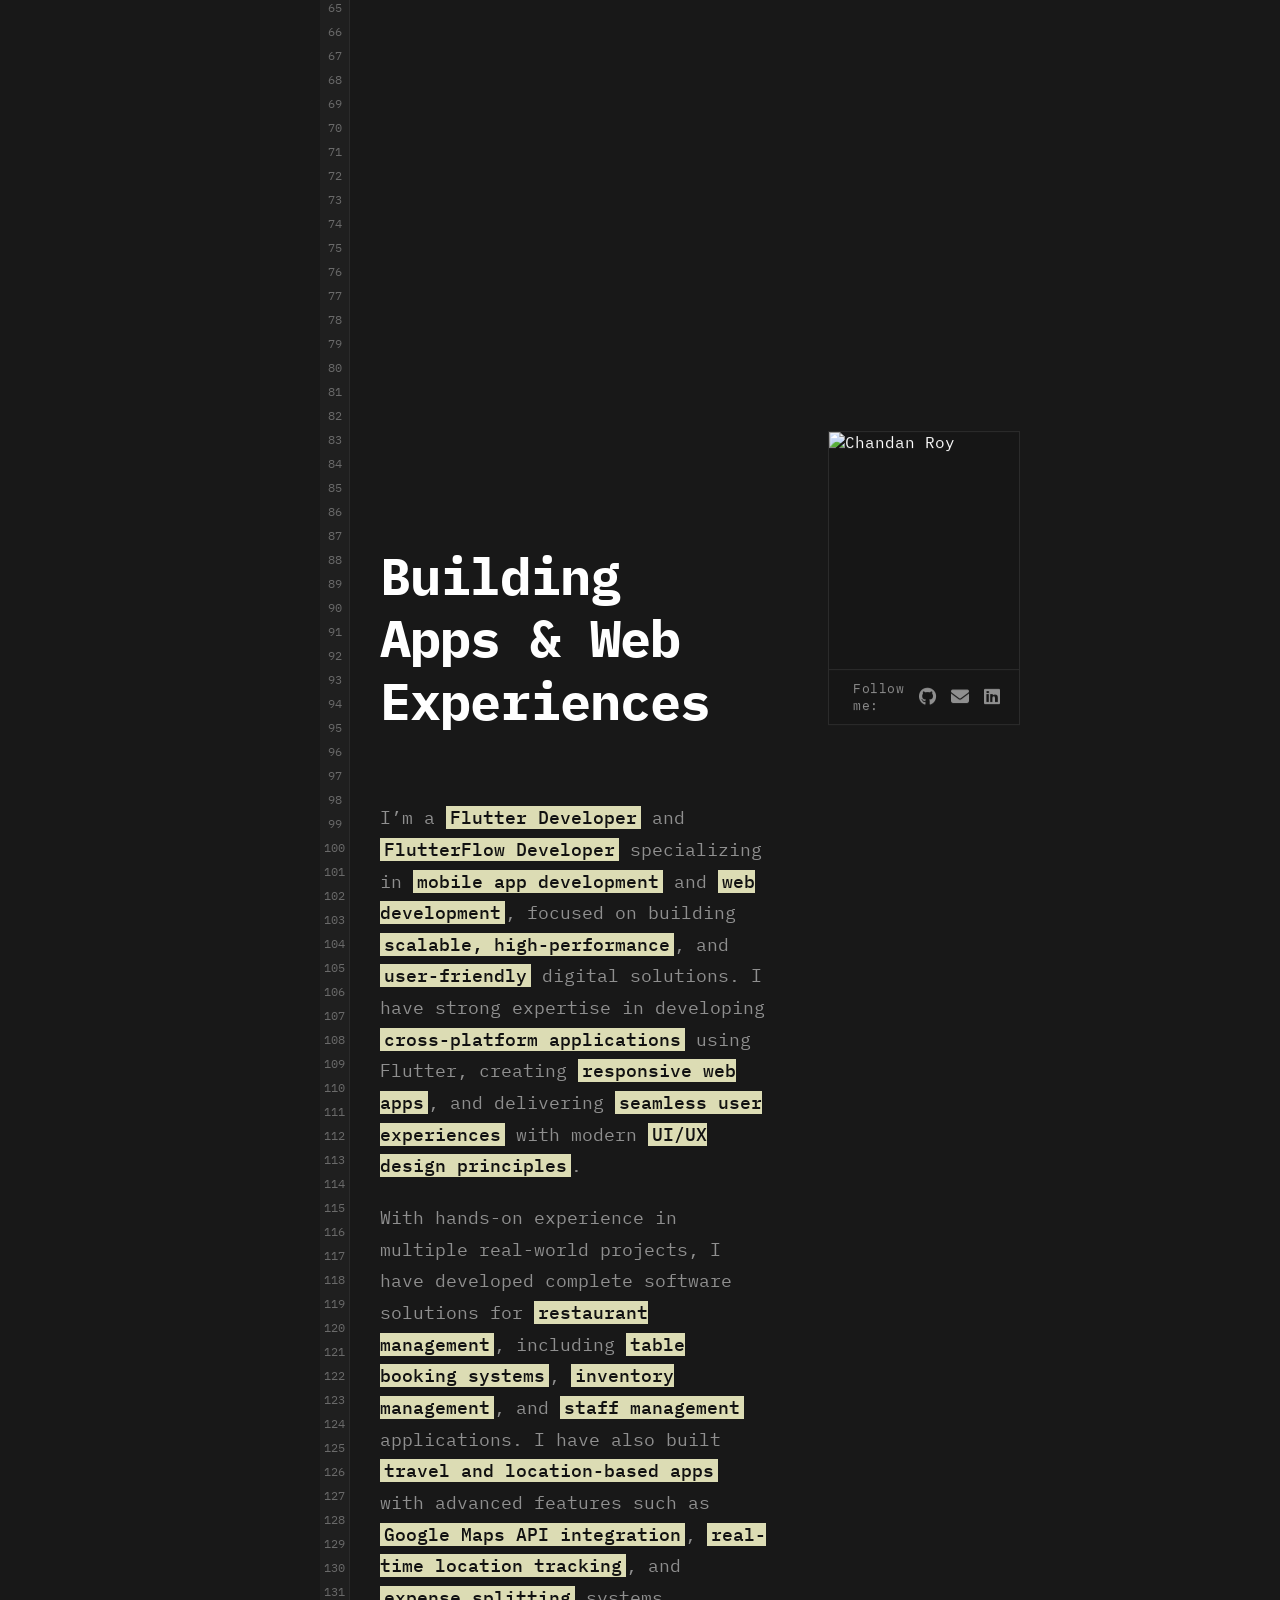
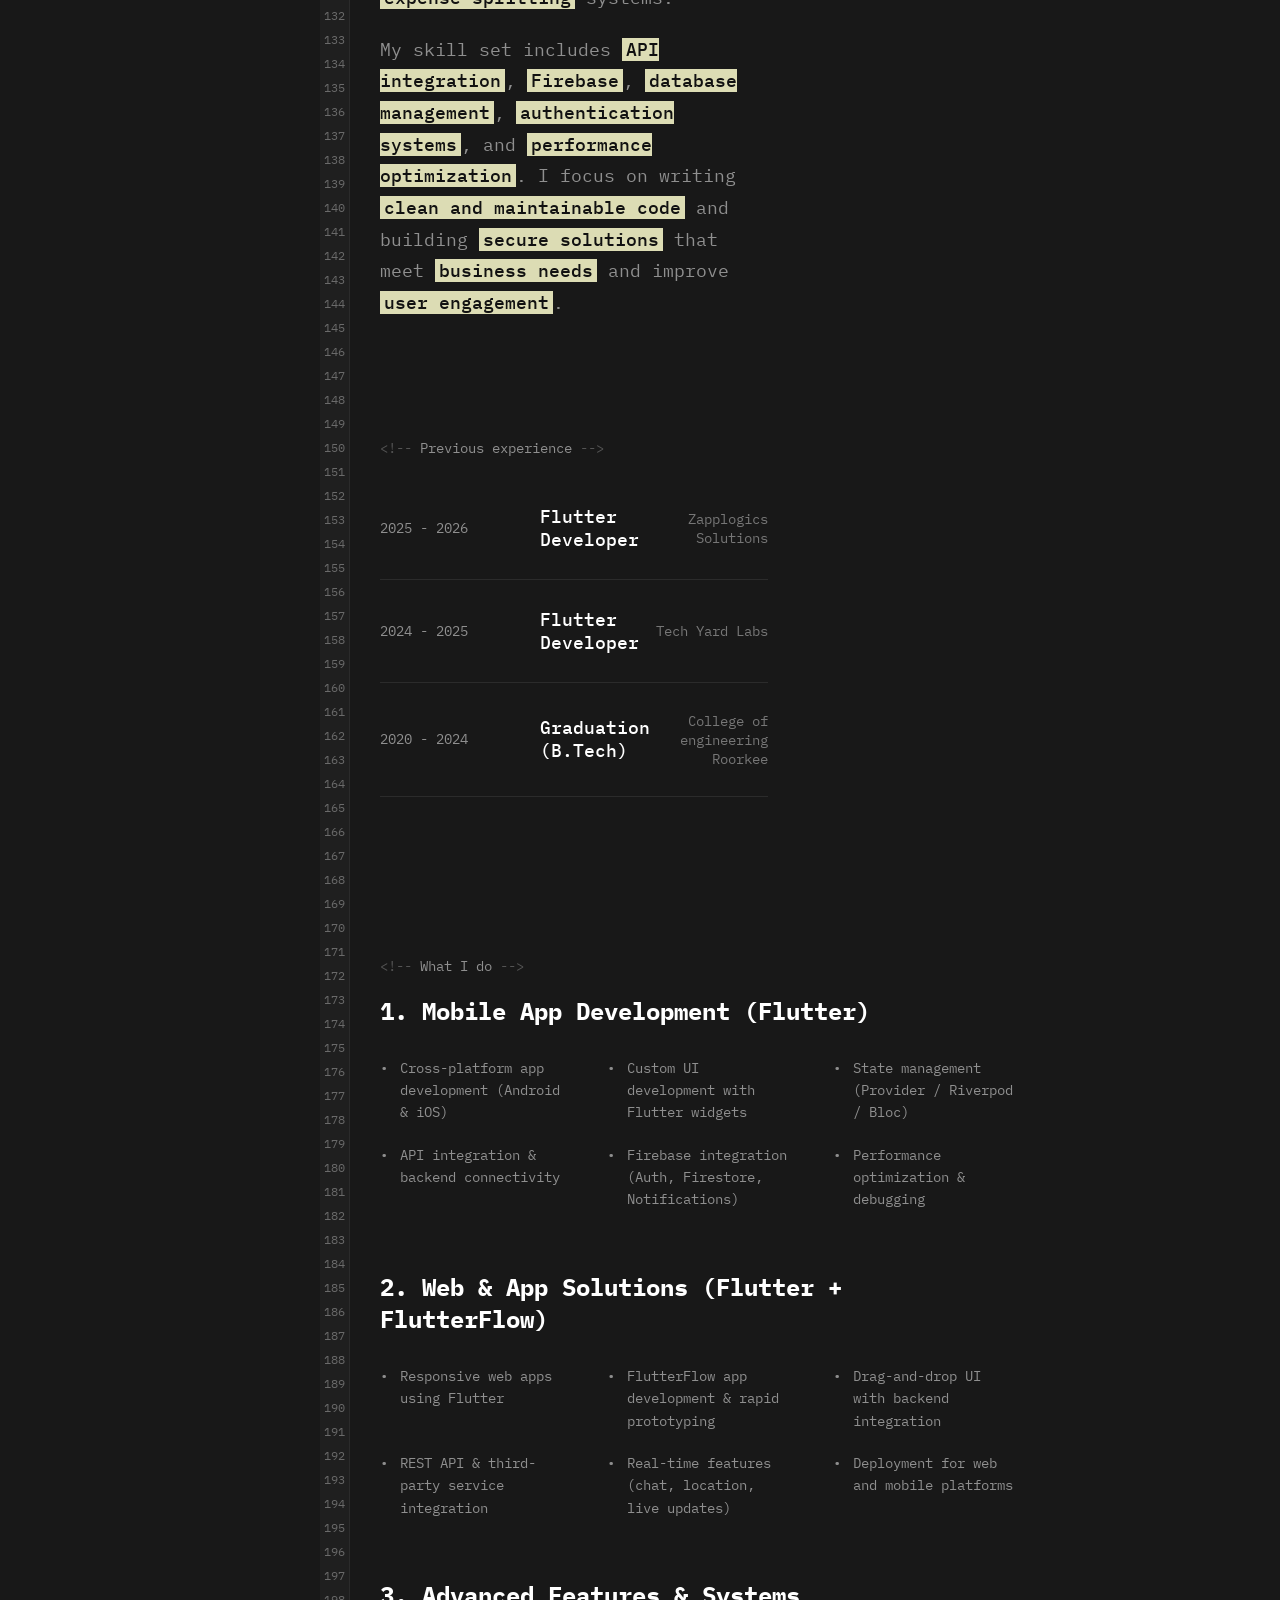
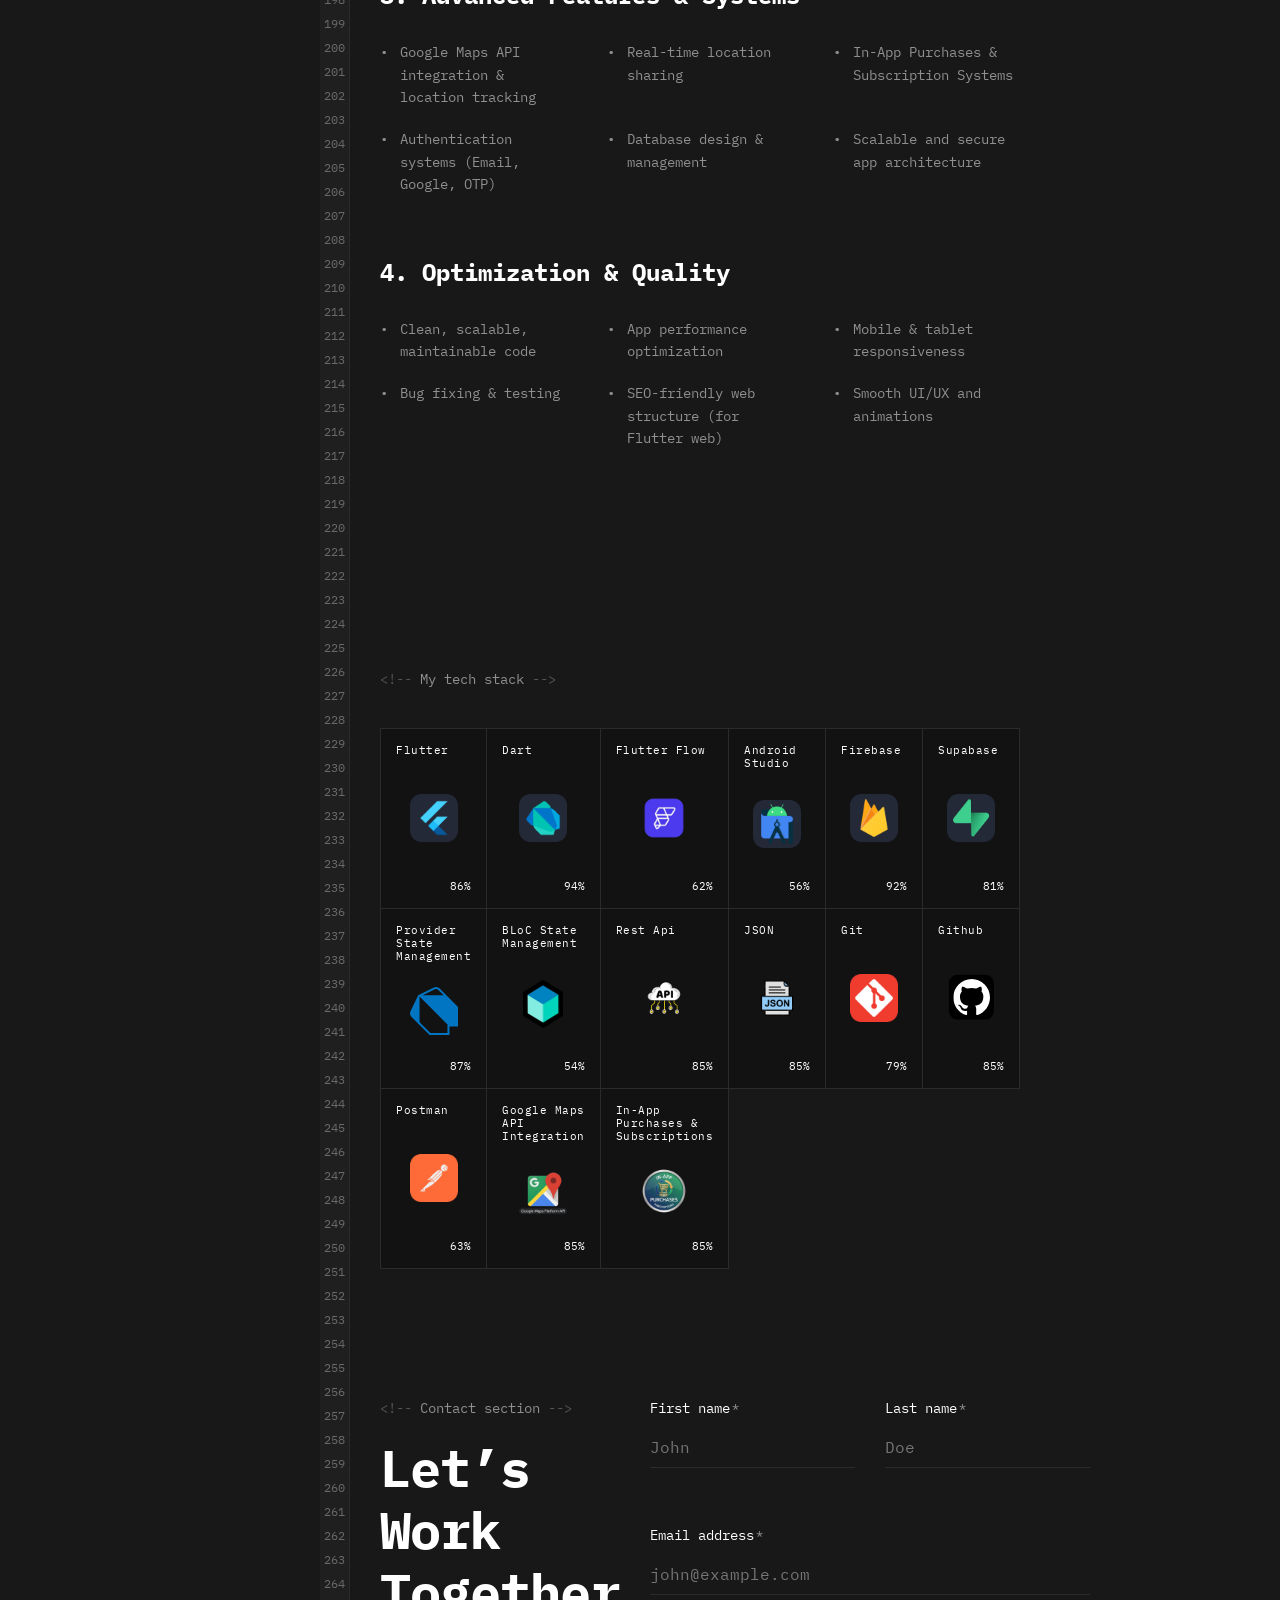
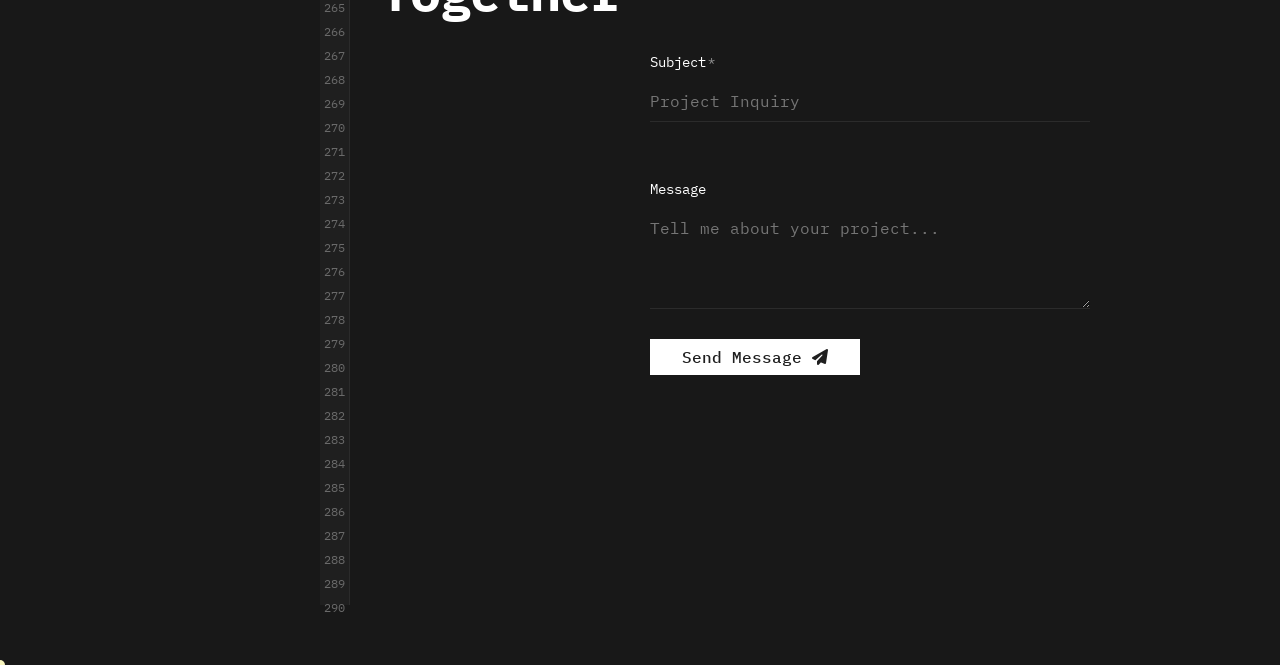
==== commit 2116dd04: "implement contact form validation with error handling and visual feedback" ====
--- a/index.html
+++ b/index.html
@@ -375,26 +375,30 @@
                         <h2 class="section-title-h2">Let’s Work Together</h2>
                     </div>
 
-                    <form class="contact-form-grid">
+                    <form id="contact-form" class="contact-form-grid">
                         <div class="form-field">
                             <label>First name <span class="required-star">*</span></label>
-                            <input type="text" class="input-brutalist" placeholder="John">
+                            <input type="text" id="first-name" class="input-brutalist" placeholder="John" required>
+                            <span class="error-msg" id="first-name-error"></span>
                         </div>
                         <div class="form-field">
                             <label>Last name <span class="required-star">*</span></label>
-                            <input type="text" class="input-brutalist" placeholder="Doe">
+                            <input type="text" id="last-name" class="input-brutalist" placeholder="Doe" required>
+                            <span class="error-msg" id="last-name-error"></span>
                         </div>
                         <div class="form-field form-full-width">
                             <label>Email address <span class="required-star">*</span></label>
-                            <input type="email" class="input-brutalist" placeholder="john@example.com">
+                            <input type="email" id="email" class="input-brutalist" placeholder="john@example.com" required>
+                            <span class="error-msg" id="email-error"></span>
                         </div>
                         <div class="form-field form-full-width">
                             <label>Subject <span class="required-star">*</span></label>
-                            <input type="text" class="input-brutalist" placeholder="Project Inquiry">
+                            <input type="text" id="subject" class="input-brutalist" placeholder="Project Inquiry" required>
+                            <span class="error-msg" id="subject-error"></span>
                         </div>
                         <div class="form-field form-full-width">
                             <label>Message</label>
-                            <textarea class="input-brutalist" rows="4"
+                            <textarea id="message" class="input-brutalist" rows="4"
                                 placeholder="Tell me about your project..."></textarea>
                         </div>
                         <div class="form-full-width">
--- a/css/style.css
+++ b/css/style.css
@@ -64,6 +64,7 @@
     font-family: var(--font-body);
     margin: 0;
     padding: 0;
+    overflow-x: hidden;
 }
 
 /* SPA-style Dynamic Content Transitions */
@@ -646,6 +647,65 @@
     grid-template-columns: repeat(6, 1fr);
 }
 
+/* --- News Apps Simplified List --- */
+.news-apps-list {
+    display: flex;
+    flex-direction: column;
+    gap: 12px;
+    margin-top: 30px;
+}
+
+.news-app-item {
+    display: flex;
+    justify-content: space-between;
+    align-items: center;
+    padding: 20px 30px;
+    background: var(--bg-graphite);
+    border: 1px solid var(--border);
+    transition: var(--transition);
+}
+
+.news-app-item:hover {
+    border-color: var(--accent);
+    background: #252525;
+}
+
+.news-app-info {
+    display: flex;
+    flex-direction: column;
+    gap: 4px;
+}
+
+.news-app-title {
+    font-size: 18px;
+    font-weight: 600;
+    color: var(--text-white);
+}
+
+.news-app-meta {
+    font-size: 12px;
+    color: var(--text-slate);
+    font-family: var(--font-body);
+}
+
+.news-app-link {
+    display: flex;
+    align-items: center;
+    gap: 10px;
+    text-decoration: none;
+    color: var(--accent);
+    font-size: 13px;
+    font-weight: 600;
+    padding: 8px 16px;
+    border: 1px solid var(--accent-muted);
+    transition: var(--transition);
+}
+
+.news-app-link:hover {
+    background: var(--accent);
+    color: var(--bg-jet);
+}
+
 .work-cta-wrap {
     display: flex;
     flex-direction: column;
@@ -1013,6 +1073,19 @@
 
 .input-brutalist:focus {
     border-color: var(--accent);
+}
+
+.input-brutalist.invalid {
+    border-color: #ff4d4d;
+}
+
+.error-msg {
+    color: #ff4d4d;
+    font-size: 11px;
+    margin-top: 4px;
+    min-height: 14px;
+    font-family: var(--font-mono);
+    text-transform: uppercase;
 }
 
 /* --- Scramble Animation Utilities --- */
@@ -1369,6 +1442,32 @@
     color: var(--text-slate);
 }
 
+.detail-text-block h3 {
+    color: var(--accent);
+    margin: 10px 0 5px 0;
+    /* font-size: 1.4rem; */
+    font-family: var(--font-body);
+}
+
+.detail-text-block p {
+    margin-bottom: 1.5rem;
+}
+
+.detail-text-block ul {
+    margin: 20px 0;
+    padding-left: 20px;
+}
+
+.detail-text-block li {
+    list-style: disc;
+    margin-bottom: 10px;
+    padding-left: 5px;
+}
+
+.detail-text-block strong {
+    color: var(--accent);
+}
+
 .feature-bullet-list {
     list-style: none;
     padding: 0;
@@ -1601,4 +1700,62 @@
 
 .video-shortcut-badge i {
     font-size: 10px;
+}
+
+/* --- Nested Feature Lists --- */
+.nested-feature-item {
+    list-style: none !important;
+    margin-bottom: 30px;
+    padding-left: 0 !important;
+    /* Remove parent padding */
+    border-bottom: none !important;
+    /* Remove parent border */
+}
+
+.nested-feature-item::before {
+    display: none !important;
+    /* Hide the bullet for numbered items */
+}
+
+.feature-main-row {
+    display: flex;
+    align-items: baseline;
+    gap: 12px;
+    margin-bottom: 12px;
+}
+
+.feature-main-row strong {
+    color: var(--accent);
+    font-size: 1.1rem;
+}
+
+.feature-number {
+    color: var(--accent);
+    font-family: var(--font-body);
+    font-weight: 700;
+    font-size: 1.2rem;
+}
+
+.nested-bullet-list {
+    list-style: none;
+    padding-left: 28px;
+    display: flex;
+    flex-direction: column;
+    gap: 10px;
+}
+
+.nested-bullet-list li {
+    position: relative;
+    padding-left: 20px;
+    font-size: 14px;
+    color: var(--text-slate);
+    line-height: 1.5;
+}
+
+.nested-bullet-list li::before {
+    content: "•";
+    position: absolute;
+    left: 0;
+    color: var(--accent);
+    opacity: 0.6;
 }
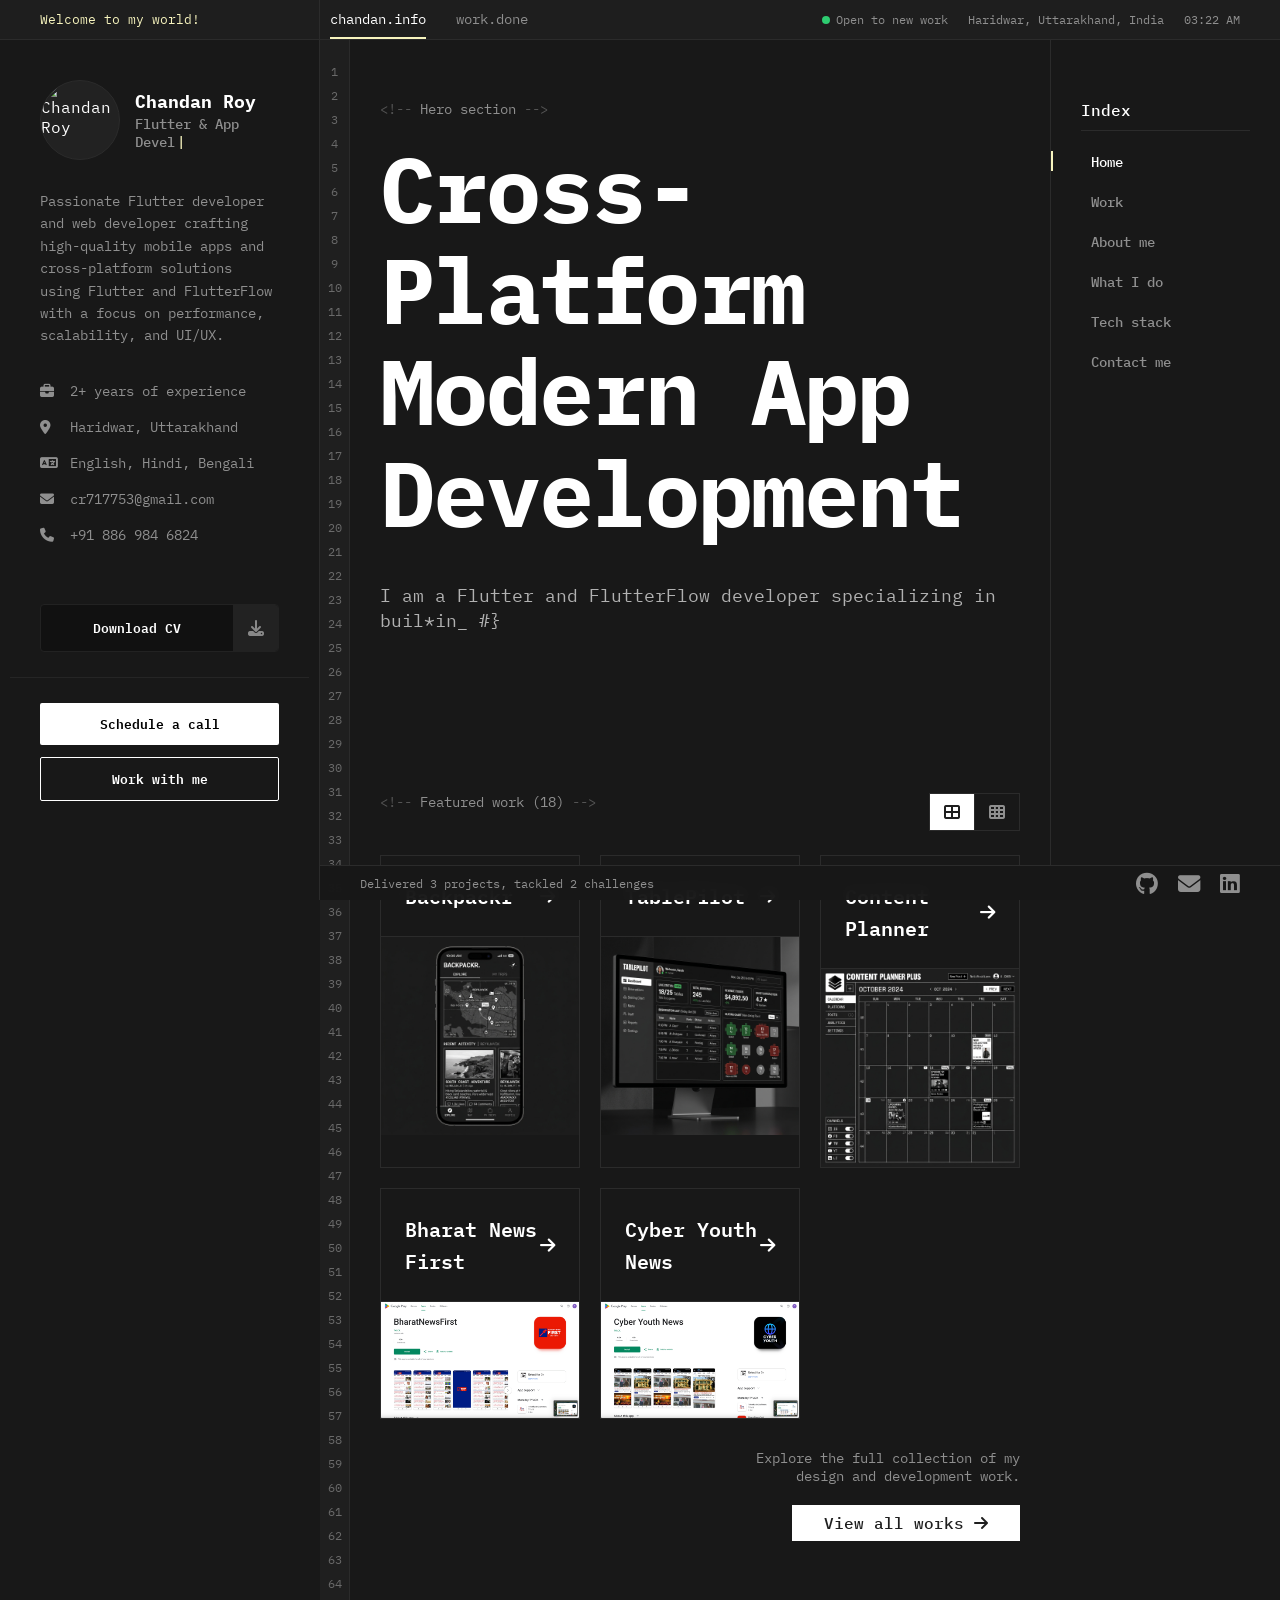
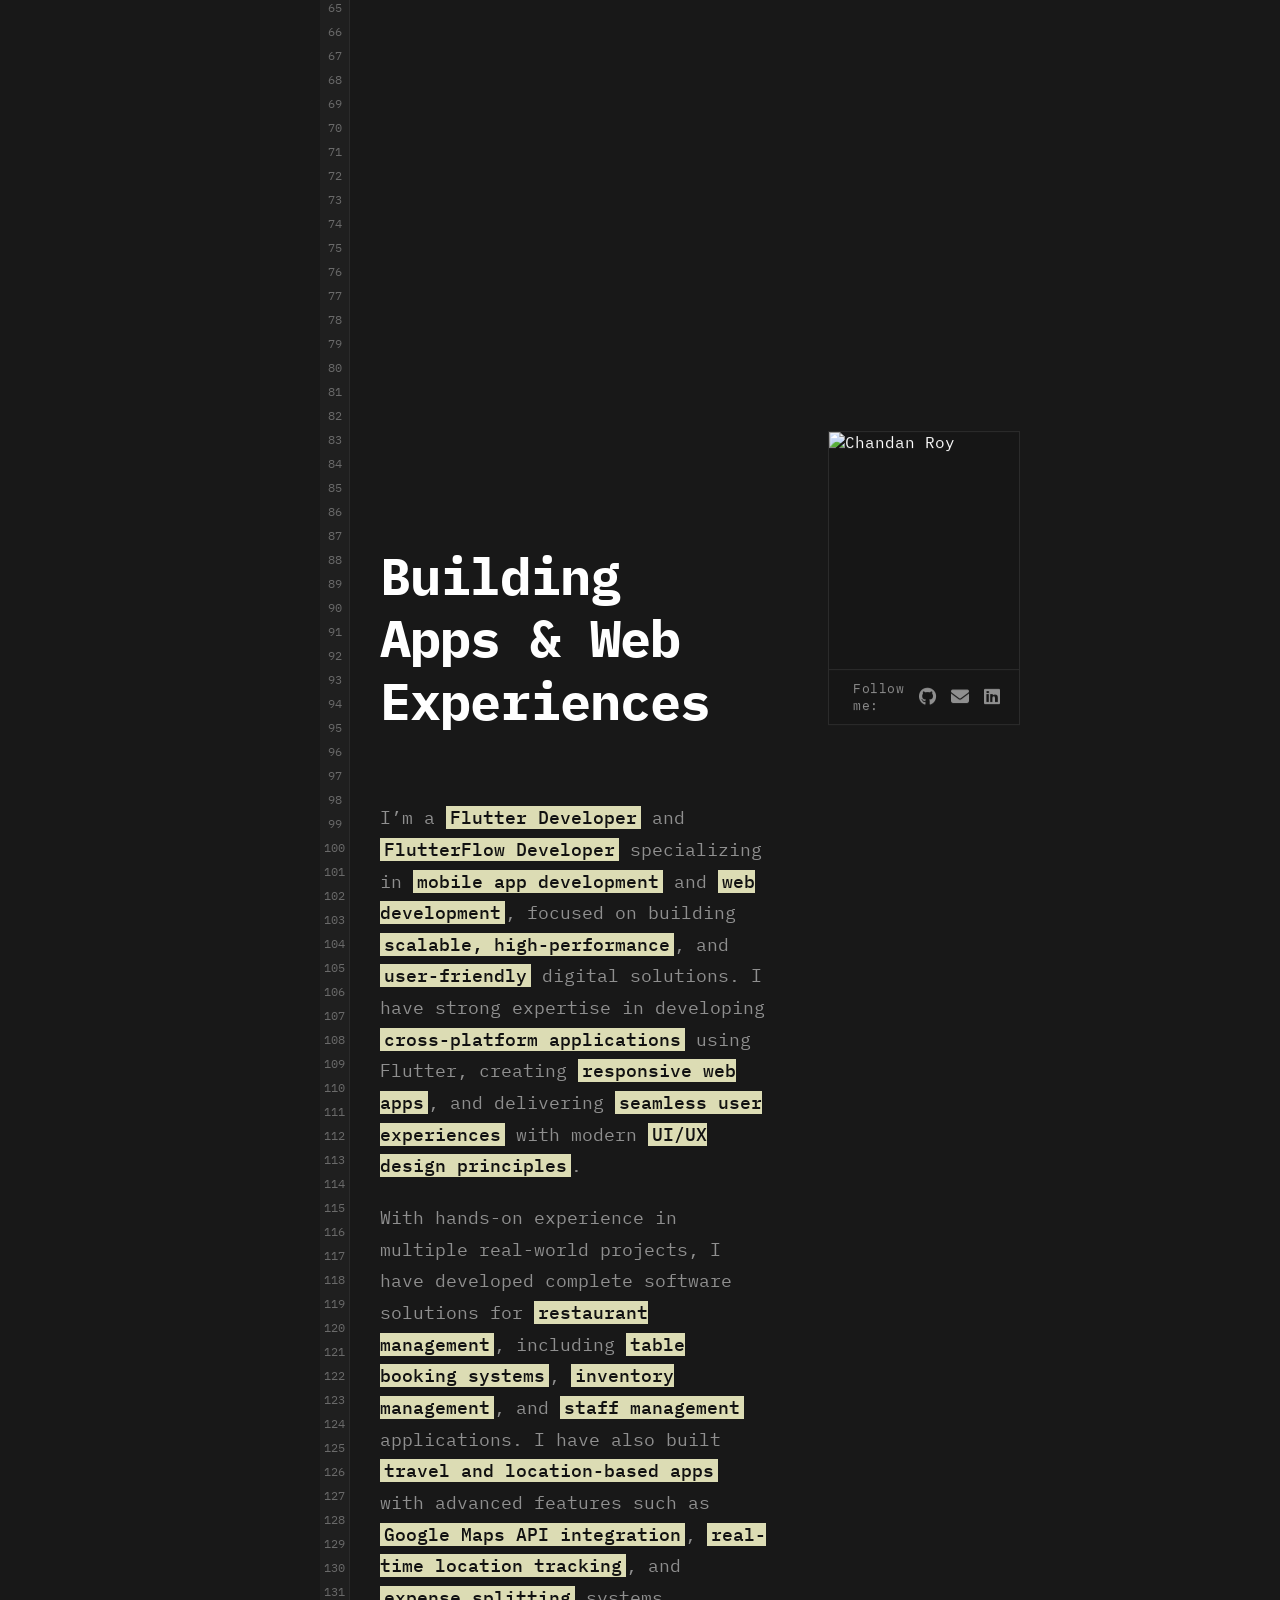
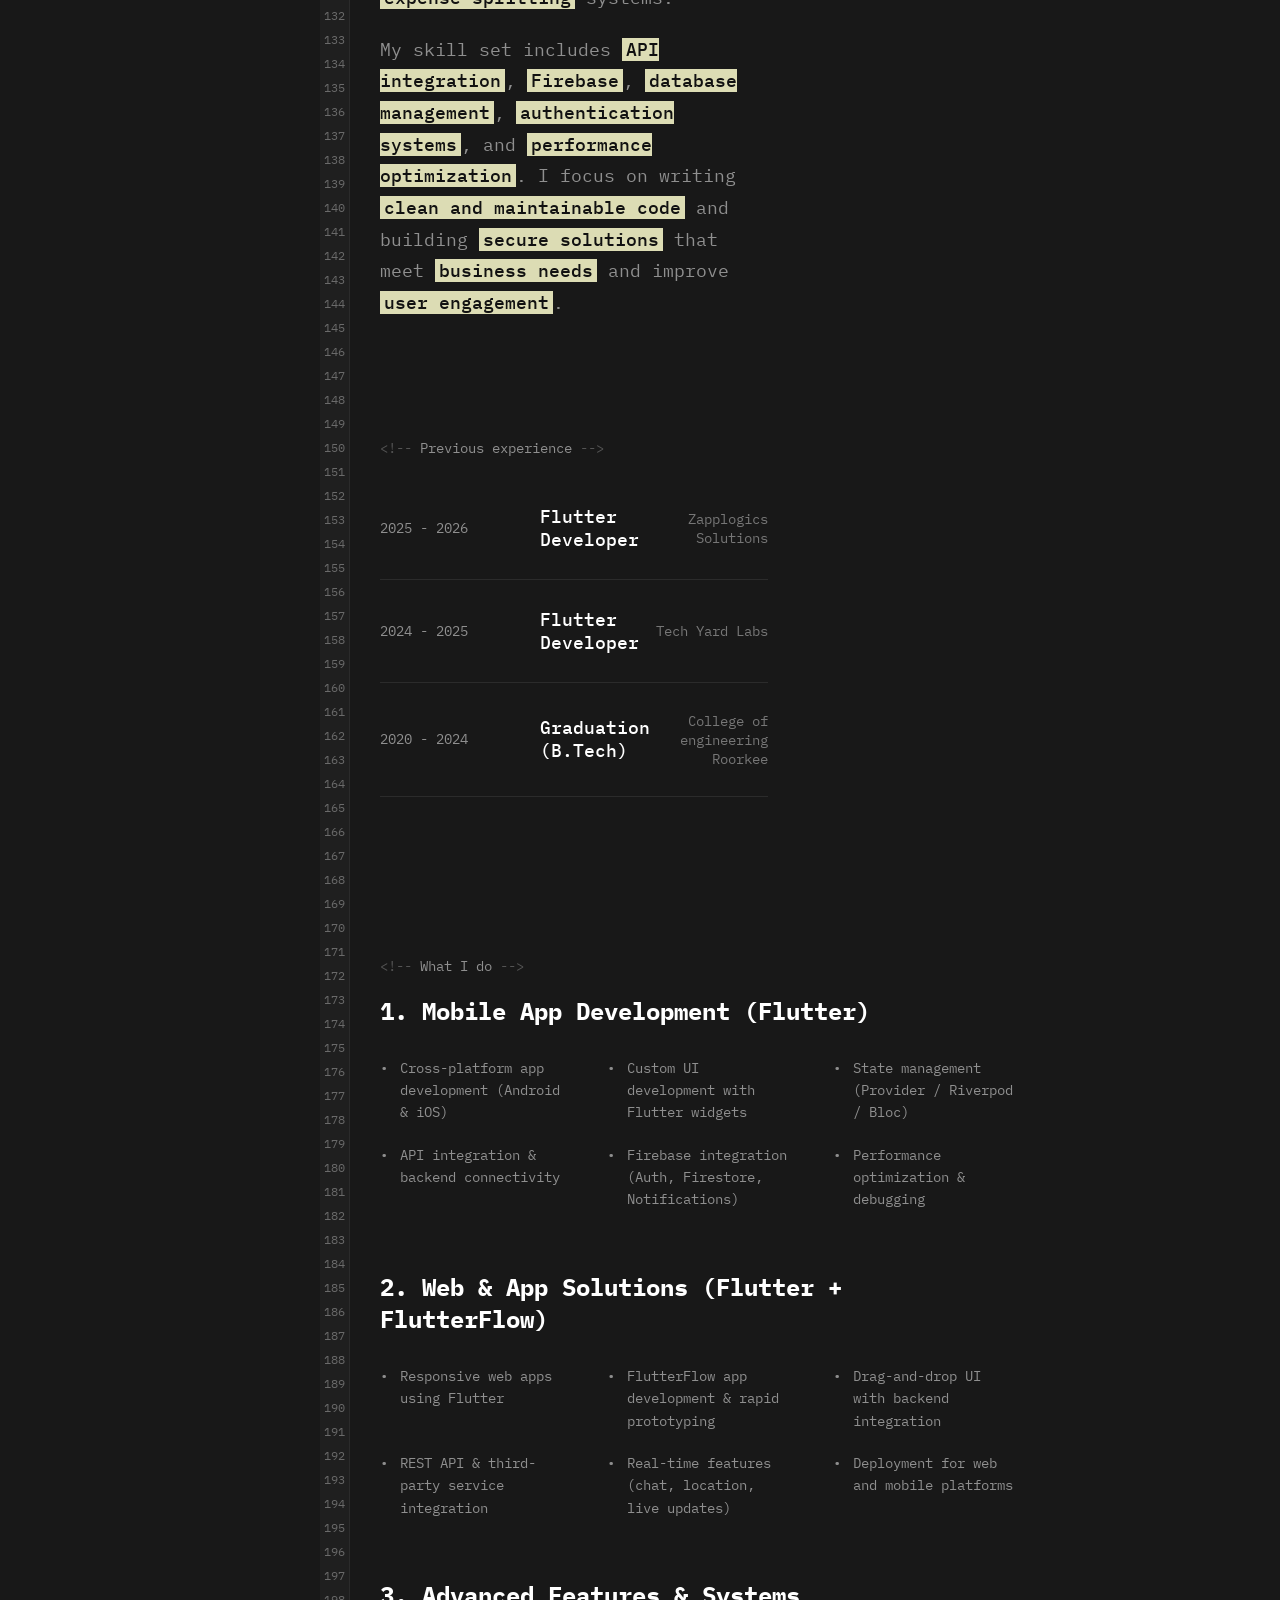
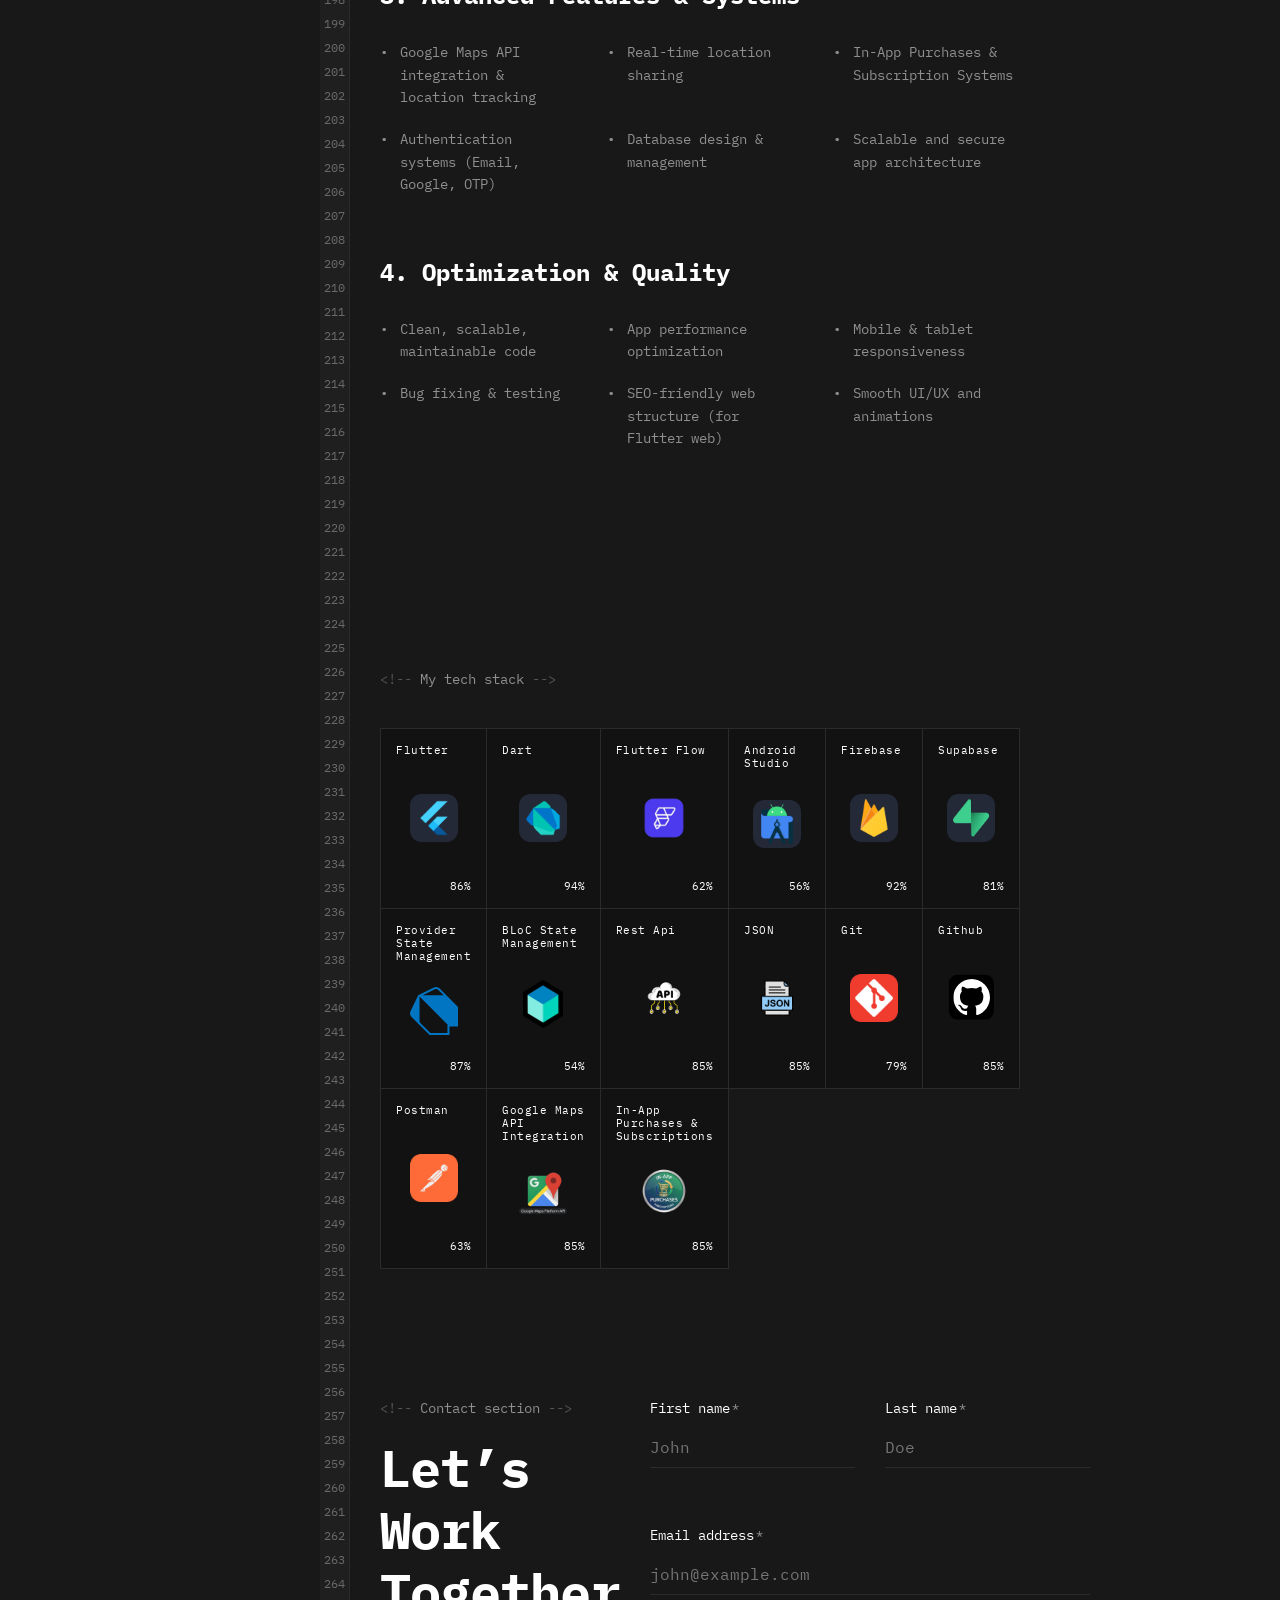
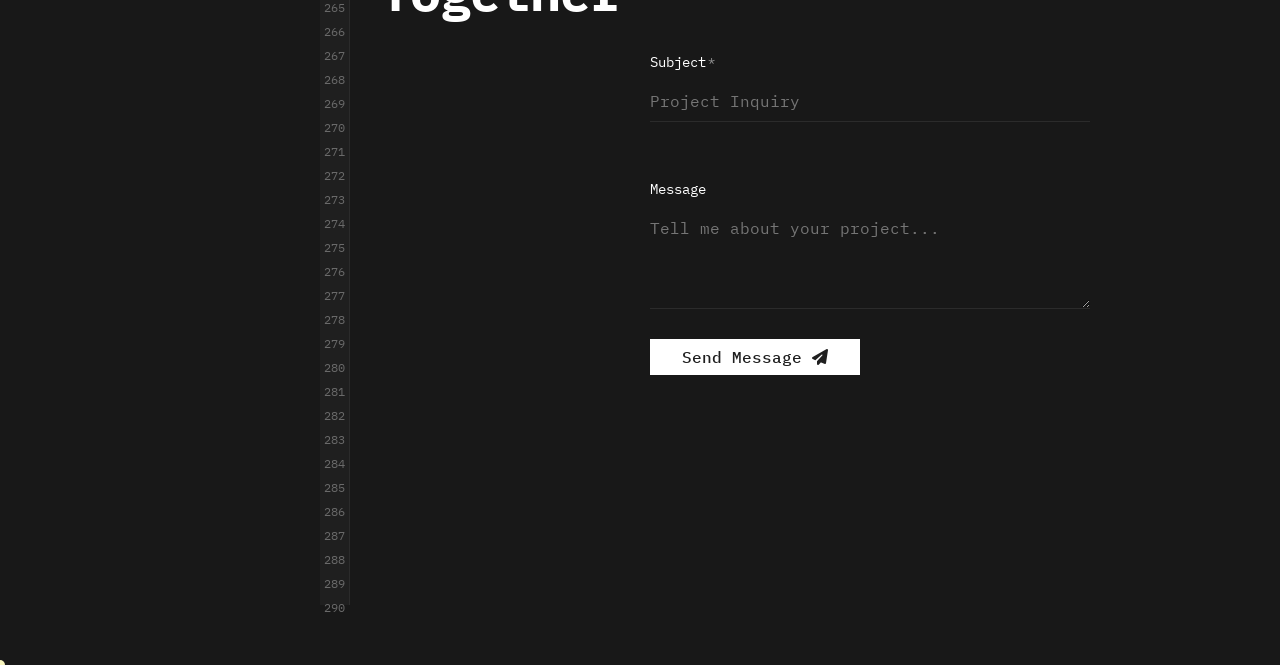
==== commit 1256f089: "integrate Web3Forms API to handle contact form submissions" ====
--- a/index.html
+++ b/index.html
@@ -376,29 +376,33 @@
                     </div>
 
                     <form id="contact-form" class="contact-form-grid">
+                        <!-- Web3Forms Configuration -->
+                        <input type="hidden" name="access_key" value="3b9cf586-10a0-4fad-9e44-831f34f46e66">
+                        <input type="checkbox" name="botcheck" class="hidden" style="display: none;">
+
                         <div class="form-field">
                             <label>First name <span class="required-star">*</span></label>
-                            <input type="text" id="first-name" class="input-brutalist" placeholder="John" required>
+                            <input type="text" id="first-name" name="first_name" class="input-brutalist" placeholder="John" required>
                             <span class="error-msg" id="first-name-error"></span>
                         </div>
                         <div class="form-field">
                             <label>Last name <span class="required-star">*</span></label>
-                            <input type="text" id="last-name" class="input-brutalist" placeholder="Doe" required>
+                            <input type="text" id="last-name" name="last_name" class="input-brutalist" placeholder="Doe" required>
                             <span class="error-msg" id="last-name-error"></span>
                         </div>
                         <div class="form-field form-full-width">
                             <label>Email address <span class="required-star">*</span></label>
-                            <input type="email" id="email" class="input-brutalist" placeholder="john@example.com" required>
+                            <input type="email" id="email" name="email" class="input-brutalist" placeholder="john@example.com" required>
                             <span class="error-msg" id="email-error"></span>
                         </div>
                         <div class="form-field form-full-width">
                             <label>Subject <span class="required-star">*</span></label>
-                            <input type="text" id="subject" class="input-brutalist" placeholder="Project Inquiry" required>
+                            <input type="text" id="subject" name="subject" class="input-brutalist" placeholder="Project Inquiry" required>
                             <span class="error-msg" id="subject-error"></span>
                         </div>
                         <div class="form-field form-full-width">
                             <label>Message</label>
-                            <textarea id="message" class="input-brutalist" rows="4"
+                            <textarea id="message" name="message" class="input-brutalist" rows="4"
                                 placeholder="Tell me about your project..."></textarea>
                         </div>
                         <div class="form-full-width">
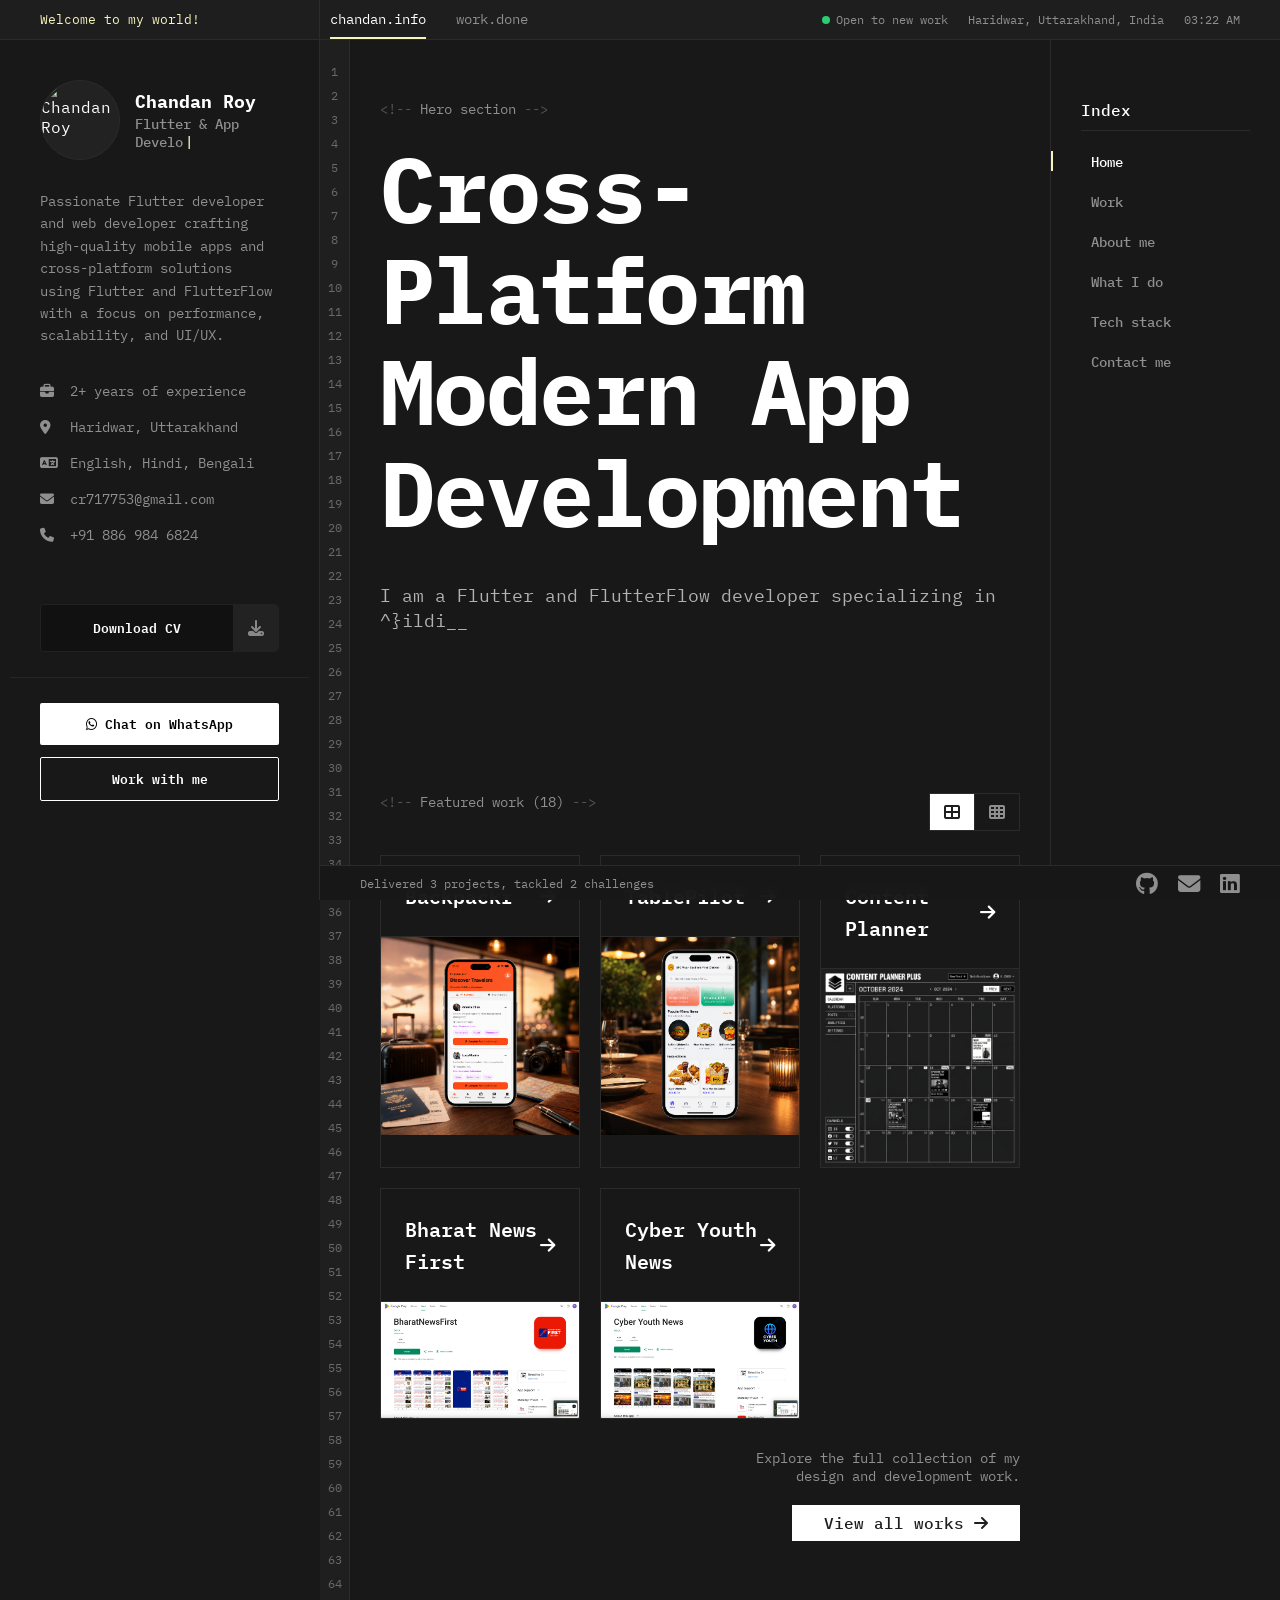
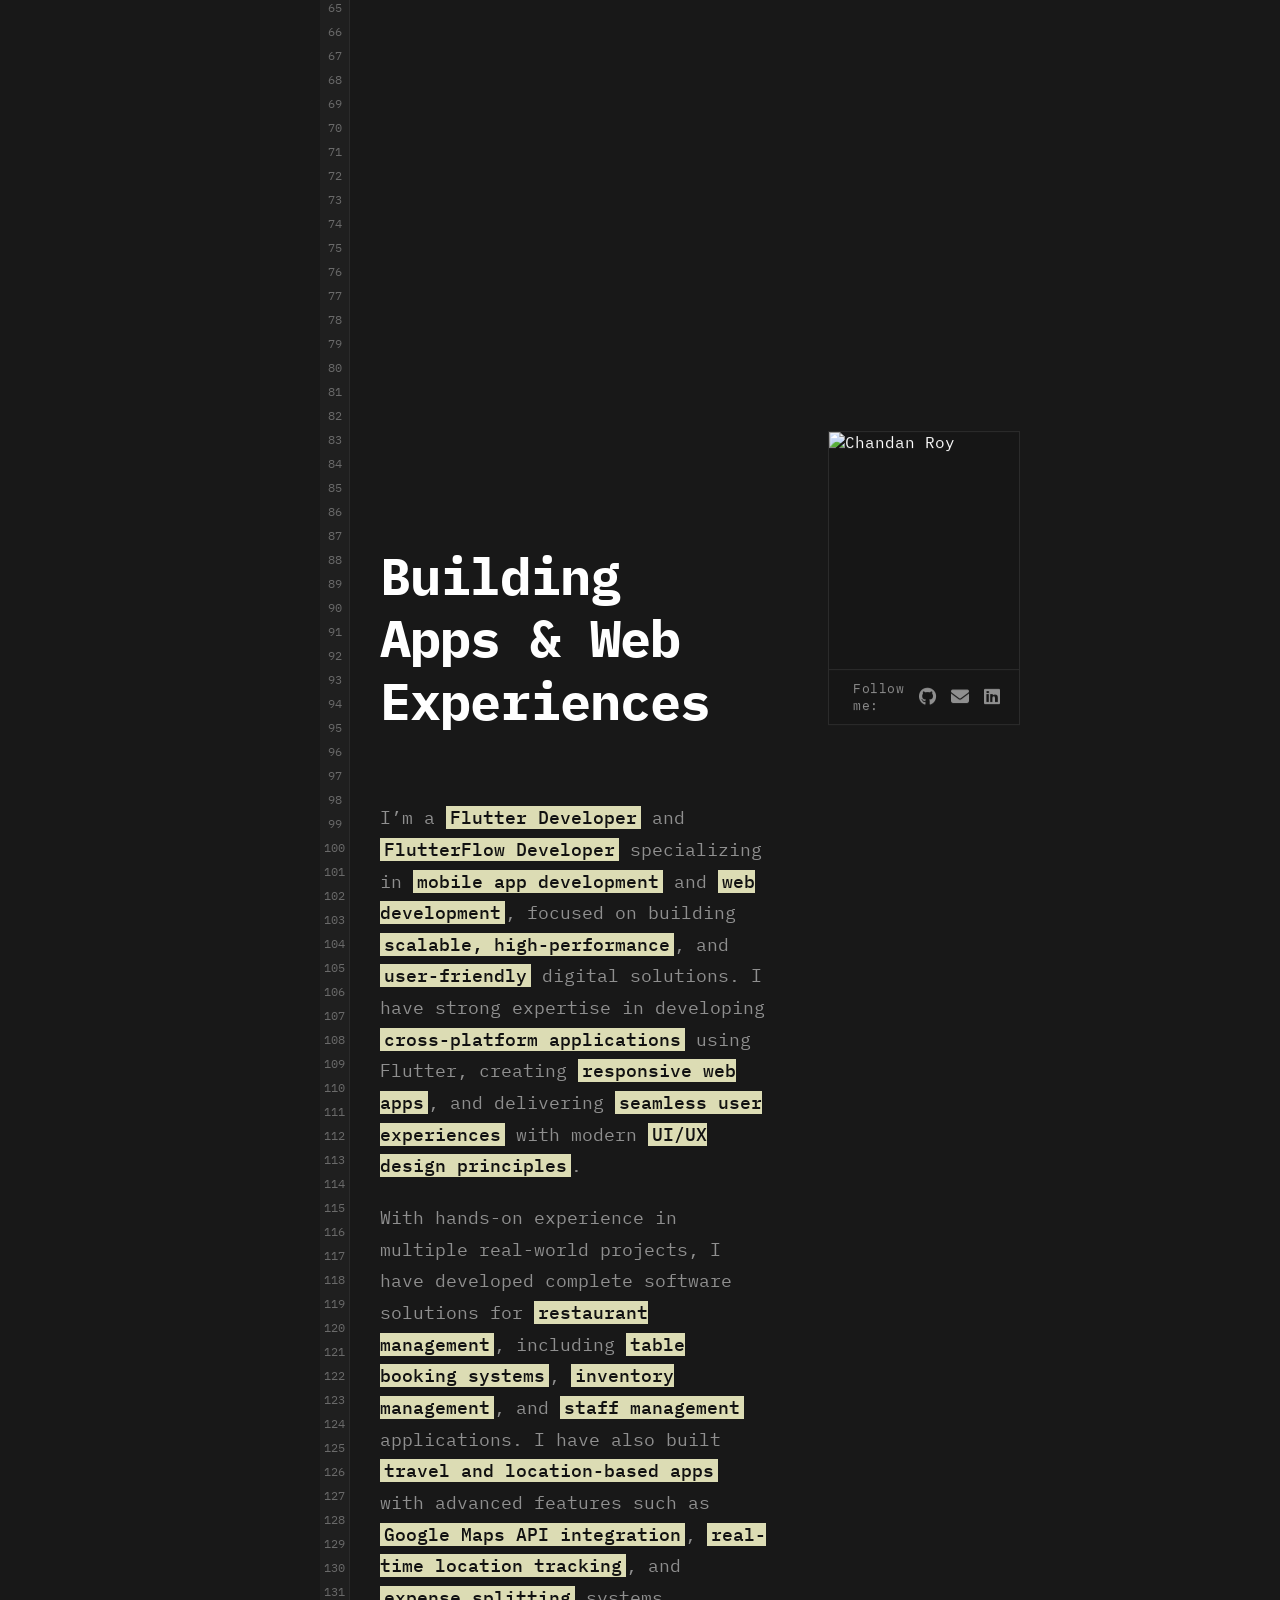
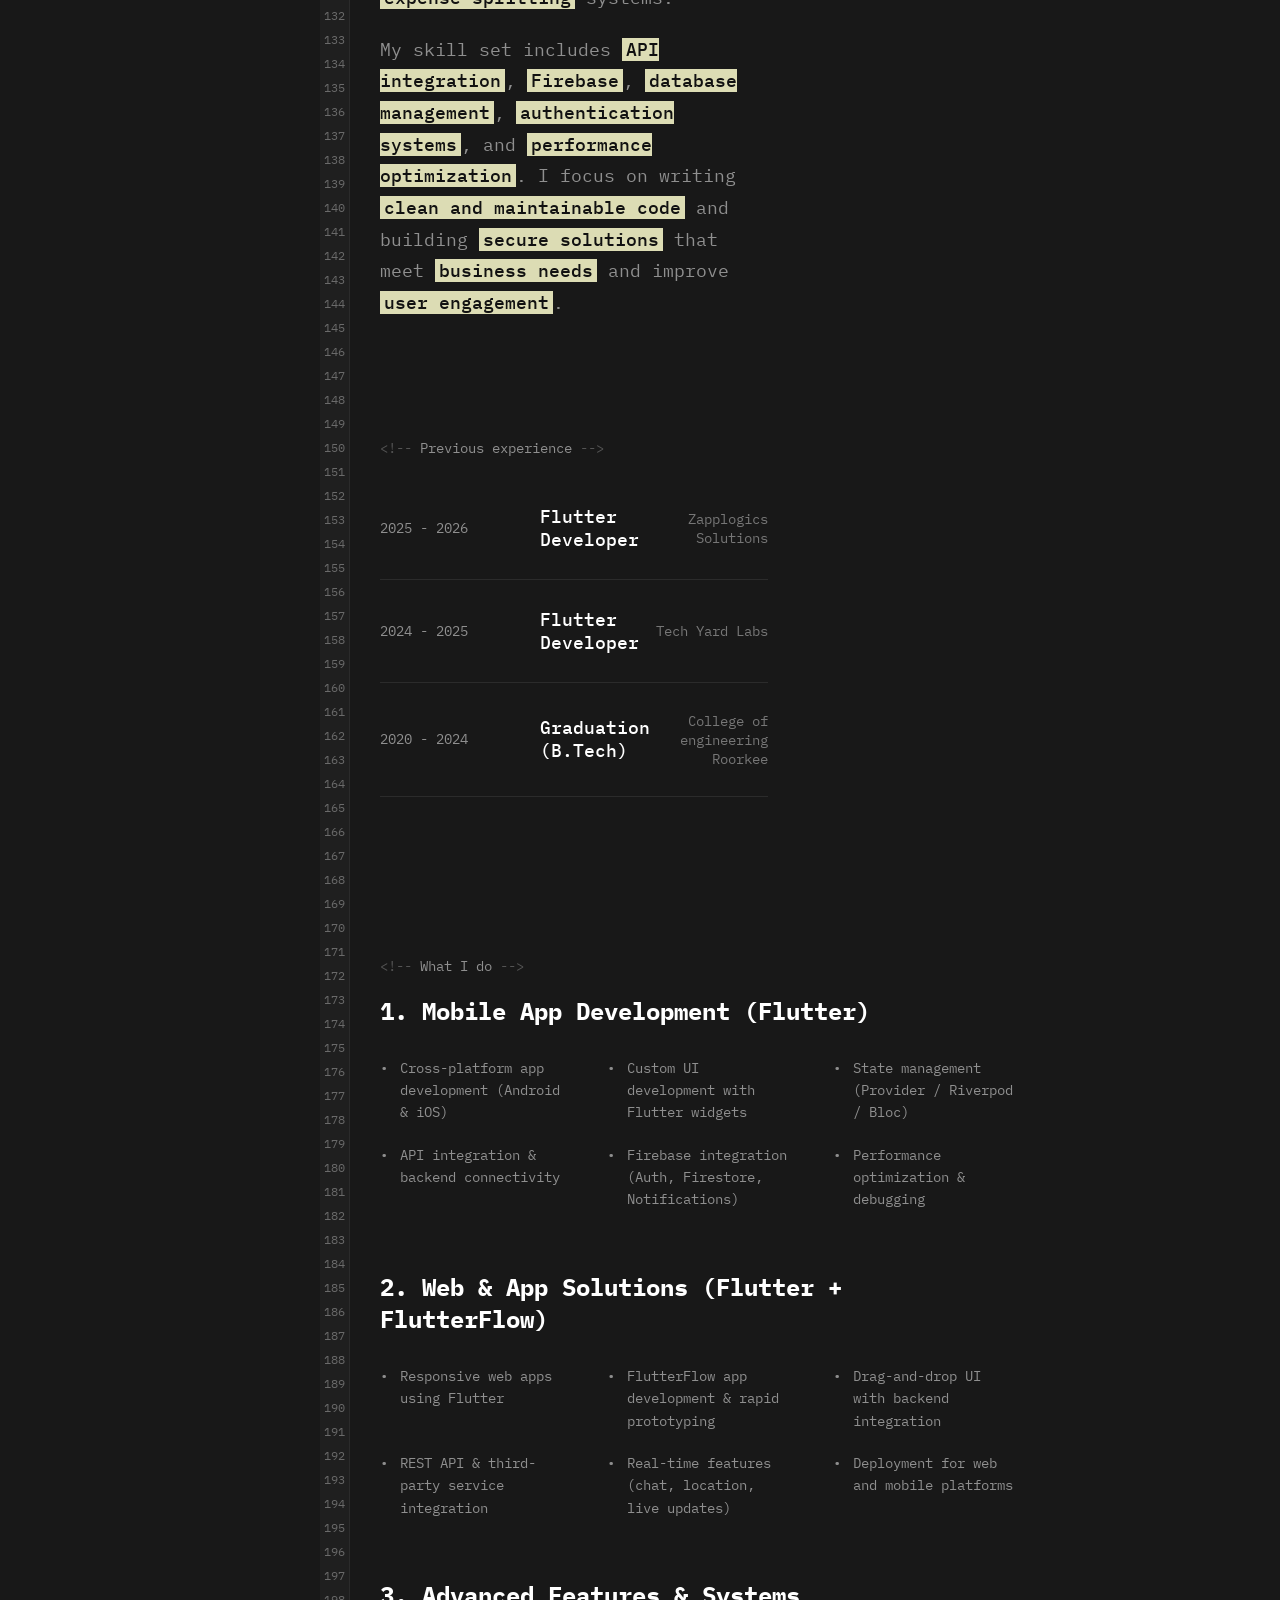
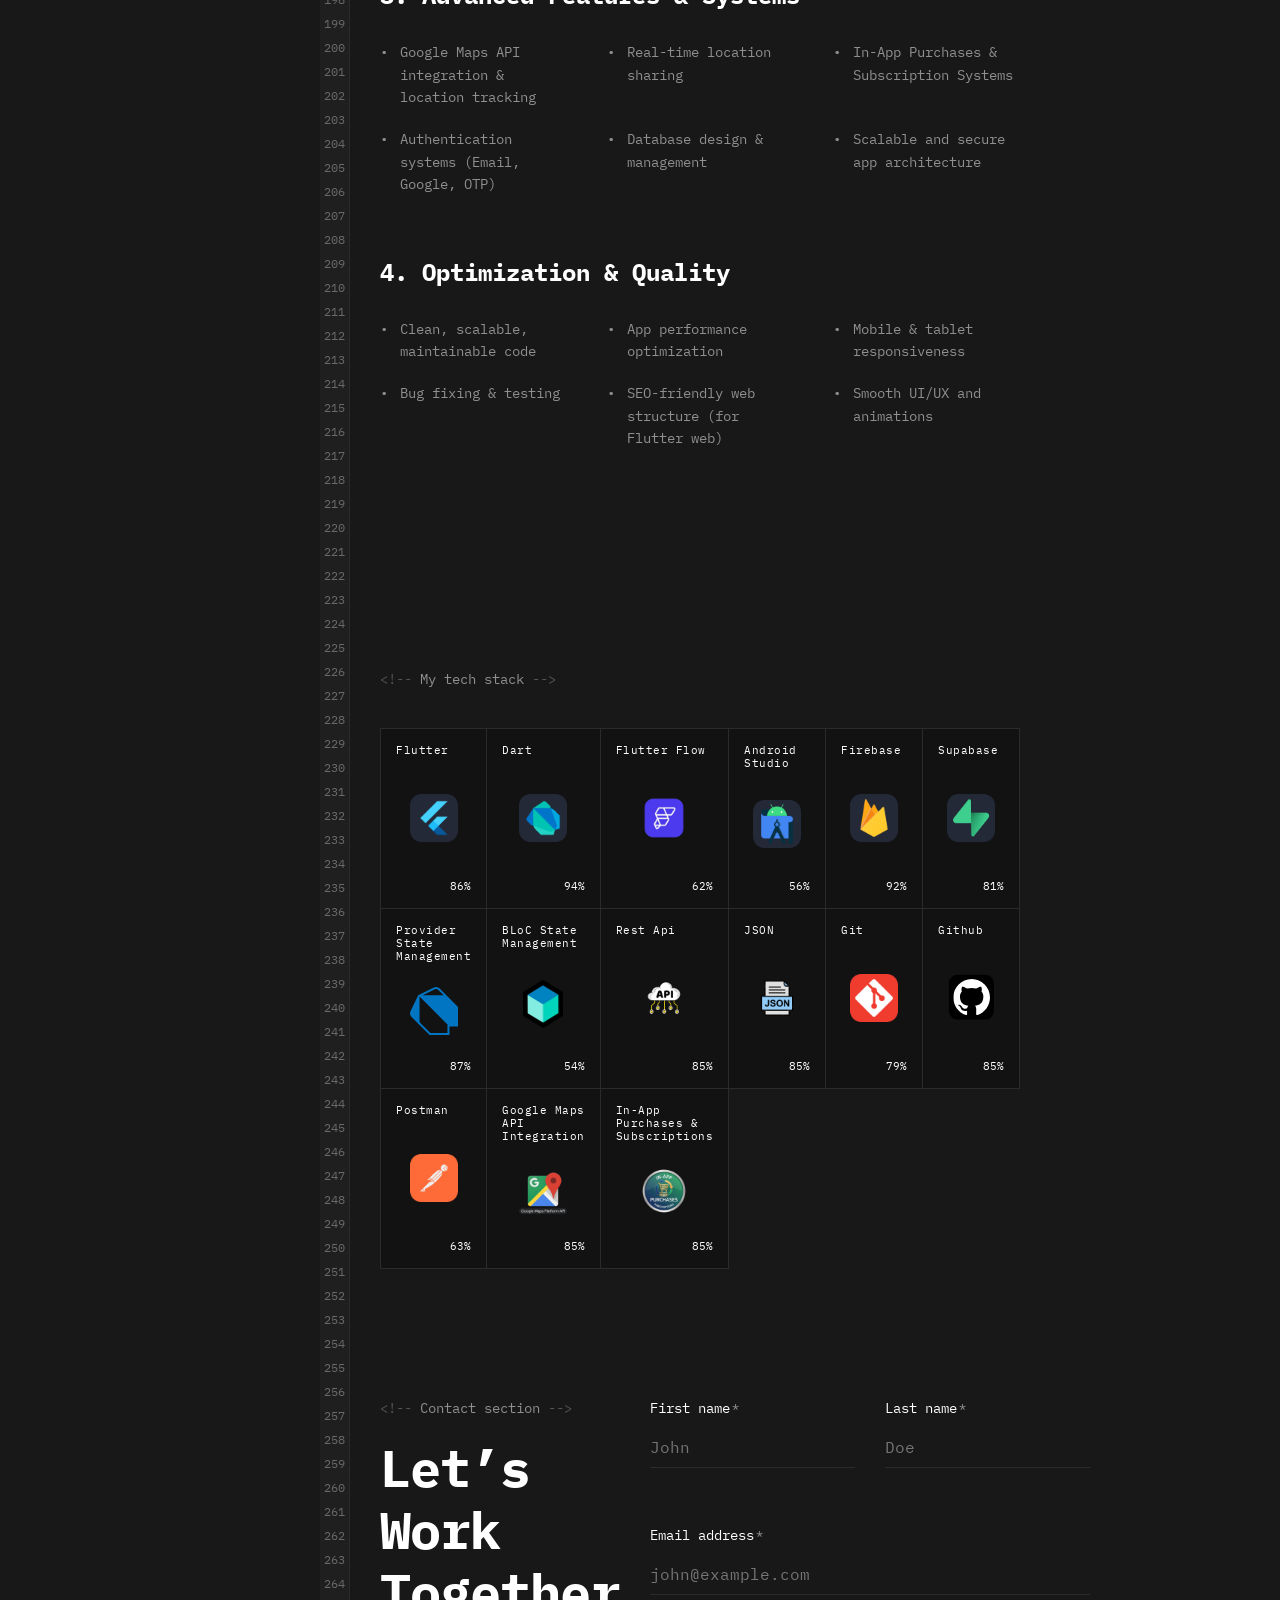
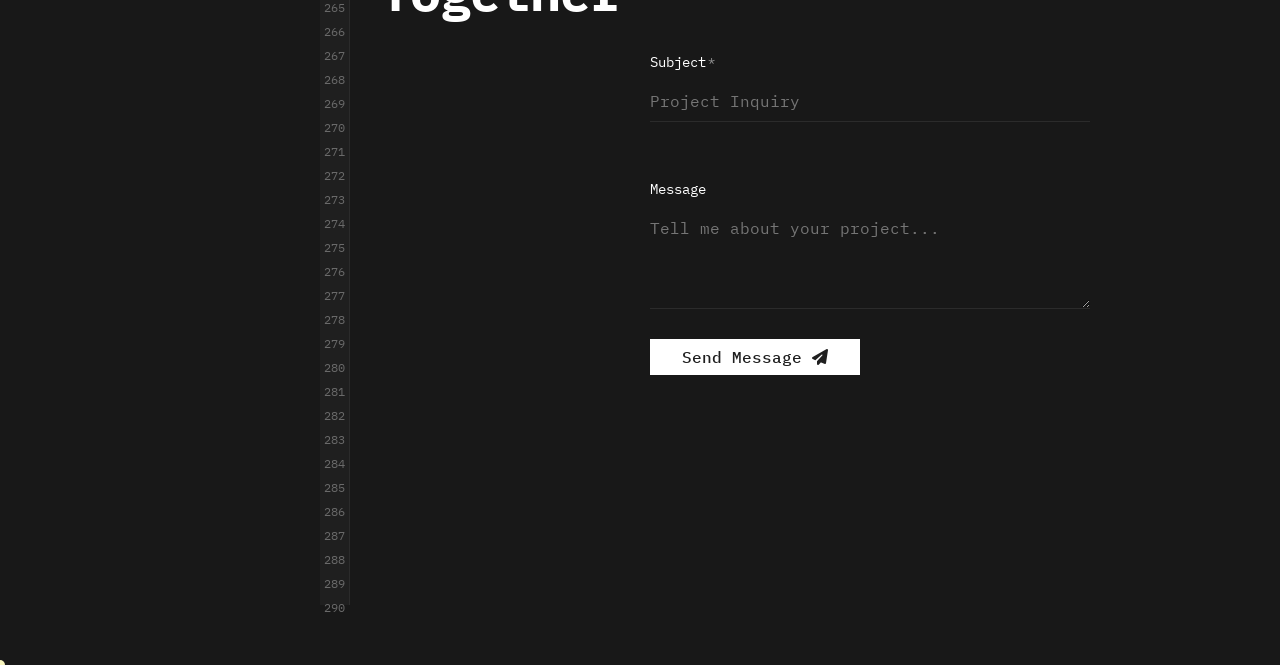
==== commit 91e1d46a: "optimize SEO by updating meta titles, descriptions, keywords, and adding local geo-tags" ====
--- a/index.html
+++ b/index.html
@@ -4,16 +4,23 @@
 <head>
     <meta charset="UTF-8">
     <meta name="viewport" content="width=device-width, initial-scale=1.0">
-    <title>Chandan Roy | Flutter & Web Developer</title>
+    <title>Chandan Roy | App Developer in Haridwar, Dehradun & Uttarakhand</title>
     <meta name="description"
-        content="Portfolio of Chandan Roy, a professional near me app developer, near me flutter developer, and near me ios developer specializing in high-performance cross-platform applications.">
-    <meta name="keywords" content="near me app developer, near me flutter developer, near me ios developer, Flutter Developer, Mobile App Developer, Cross-platform Developer, Dart, Firebase, Portfolio, Chandan Roy">
+        content="Chandan Roy is a professional Flutter & mobile app developer based in Haridwar, Uttarakhand. Serving clients in Dehradun, Haridwar & across Uttarakhand with expert iOS & Android app development, Firebase, and high-performance cross-platform UI.">
+    <meta name="keywords" content="App developer in Haridwar, App developer in Dehradun, App developer in Uttarakhand, Flutter developer Haridwar, Mobile app development Dehradun, Android app developer Uttarakhand, iOS app developer Haridwar, best app developer Uttarakhand, affordable app development Dehradun, custom app developer Haridwar, near me app developer, near me flutter developer, near me ios developer, Flutter Developer, Mobile App Developer, Cross-platform Developer, Dart, Firebase, Portfolio, Chandan Roy">
     
     <!-- Open Graph Tags -->
-    <meta property="og:title" content="Chandan Roy | Flutter Developer Portfolio">
-    <meta property="og:description" content="Explore high-quality Flutter & web projects by Chandan Roy.">
+    <meta property="og:title" content="Chandan Roy | App Developer in Haridwar & Dehradun">
+    <meta property="og:description" content="Hire a top Flutter & mobile app developer in Haridwar, Dehradun & Uttarakhand. Expert in iOS, Android & cross-platform apps by Chandan Roy.">
     <meta property="og:image" content="https://roychandu.github.io/Portfolio/assets/images/profile-image.png">
     <meta property="og:url" content="https://roychandu.github.io/Portfolio/">
+    <meta property="og:type" content="website">
+
+    <!-- Geo Meta Tags for Local SEO -->
+    <meta name="geo.region" content="IN-UT">
+    <meta name="geo.placename" content="Haridwar, Uttarakhand, India">
+    <meta name="geo.position" content="29.9457;78.1642">
+    <meta name="ICBM" content="29.9457, 78.1642">
 
     <!-- Google Analytics -->
     <script async src="https://www.googletagmanager.com/gtag/js?id=G-YCXKSJLQ9L"></script>
--- a/css/style.css
+++ b/css/style.css
@@ -2,6 +2,18 @@
  * Chandan Roy - Portfolio Styles
  * Exact Match - Minimalist-Brutalist Aesthetic
  */
+
+* {
+    margin: 0;
+    padding: 0;
+    box-sizing: border-box;
+}
+
+html,
+body {
+    width: 100%;
+    overflow-x: hidden;
+}
 
 :root {
     /* Framer Project Palette - Exact Matches */
@@ -27,6 +39,9 @@
 
     /* Transitions */
     --transition: all 0.3s cubic-bezier(0.23, 1, 0.32, 1);
+    --footer-bottom-offset: 0px;
+    --footer-left-offset: 0px;
+    --footer-visual-width: auto;
 }
 
 /* --- Custom Scrollbar (VS Code Style) --- */
@@ -218,6 +233,16 @@
     width: 16px;
     font-size: 14px;
     color: var(--text-slate);
+}
+
+.stat-link {
+    color: inherit;
+    text-decoration: none;
+    transition: var(--transition);
+}
+
+.stat-link:hover {
+    color: var(--accent);
 }
 
 .download-cv-wrap {
@@ -484,6 +509,46 @@
     flex-shrink: 0;
 }
 
+.mobile-info-btn {
+    display: none;
+    color: var(--text-slate);
+    font-size: 1.15rem;
+    cursor: pointer;
+    width: 30px;
+    height: 100%;
+    display: none;
+    align-items: center;
+    justify-content: center;
+    border-right: 1px solid var(--border);
+    transition: var(--transition);
+}
+
+.mobile-info-btn:hover,
+.mobile-info-btn.active {
+    color: var(--text-white);
+    background: rgba(255, 255, 255, 0.05);
+}
+
+.mobile-menu-btn {
+    display: none;
+    color: var(--text-slate);
+    font-size: 1.15rem;
+    cursor: pointer;
+    width: 40px;
+    height: 100%;
+    align-items: center;
+    justify-content: center;
+    border-left: 1px solid var(--border);
+    transition: var(--transition);
+    margin-left: auto;
+}
+
+.mobile-menu-btn:hover,
+.mobile-menu-btn.active {
+    color: var(--text-white);
+    background: rgba(255, 255, 255, 0.05);
+}
+
 .nav-links {
     display: flex;
     gap: 30px;
@@ -674,18 +739,39 @@
     display: flex;
     flex-direction: column;
     gap: 4px;
+    text-decoration: none;
+    transition: var(--transition);
+}
+
+.news-app-info:hover .news-app-title {
+    color: var(--accent);
 }
 
 .news-app-title {
     font-size: 18px;
     font-weight: 600;
     color: var(--text-white);
+    transition: var(--transition);
 }
 
 .news-app-meta {
     font-size: 12px;
     color: var(--text-slate);
     font-family: var(--font-body);
+}
+
+.news-name-link {
+    color: inherit;
+    text-decoration: none;
+    transition: var(--transition);
+}
+
+.news-name-link:hover {
+    color: var(--accent);
+}
+
+.separator {
+    opacity: 0.3;
 }
 
 .news-app-link {
@@ -1223,9 +1309,10 @@
 /* --- Sticky Footer Status Bar --- */
 .main-footer-status {
     position: fixed;
-    bottom: 0;
+    bottom: var(--footer-bottom-offset);
     left: 320px;
-    width: calc(100% - 320px);
+    right: 0;
+    width: auto;
     height: 35px;
     background-color: rgba(24, 24, 24, 0.95);
     backdrop-filter: blur(10px);
@@ -1236,7 +1323,9 @@
     align-items: center;
     font-size: 0.75rem;
     color: var(--text-slate);
-    z-index: 1100;
+    z-index: 1200;
+    opacity: 1;
+    visibility: visible;
 }
 
 .delivered-status {
@@ -1255,6 +1344,10 @@
     color: var(--text-slate);
     font-size: 1.4rem;
     transition: var(--transition);
+}
+
+.mobile-cv-icon {
+    display: none;
 }
 
 .social-icons-footer a:hover {
@@ -1277,28 +1370,182 @@
     .top-nav {
         justify-content: flex-start;
     }
+
+    .work-grid-brutalist.grid-4 {
+        grid-template-columns: repeat(3, 1fr);
+    }
 }
 
 @media (max-width: 992px) {
 
-    .sidebar-left,
+    .sidebar-left {
+        display: flex;
+        /* Changed from none to allow animation */
+        visibility: hidden;
+        opacity: 0;
+        pointer-events: none;
+        position: fixed;
+        top: 40px;
+        left: 0;
+        height: auto;
+        max-height: 85vh;
+        width: fit-content;
+        min-width: 300px;
+        max-width: 100%;
+        background-color: var(--bg-graphite);
+        border-right: 1px solid var(--border);
+        border-bottom: 1px solid var(--border);
+        z-index: 1000;
+        box-shadow: 10px 10px 30px rgba(0, 0, 0, 0.5);
+        overflow-y: auto;
+        padding: 30px 20px;
+        transform: translateY(-10px);
+        transition: opacity 0.5s cubic-bezier(0.23, 1, 0.32, 1),
+            transform 0.5s cubic-bezier(0.23, 1, 0.32, 1),
+            visibility 0.5s;
+    }
+
     .nav-welcome {
         display: none;
     }
 
+    .mobile-info-btn {
+        display: flex;
+    }
+
+    .sidebar-left.mobile-active {
+        visibility: visible;
+        opacity: 1;
+        pointer-events: all;
+        transform: translateY(0);
+    }
+
+    .mobile-menu-btn {
+        display: flex;
+    }
+
+    .sidebar-right {
+        display: flex;
+        visibility: hidden;
+        opacity: 0;
+        pointer-events: none;
+        position: fixed;
+        top: 40px;
+        right: 0;
+        height: auto;
+        max-height: 85vh;
+        width: fit-content;
+        min-width: 250px;
+        max-width: 100%;
+        background-color: var(--bg-graphite);
+        border-left: 1px solid var(--border);
+        border-bottom: 1px solid var(--border);
+        z-index: 1000;
+        box-shadow: -10px 10px 30px rgba(0, 0, 0, 0.5);
+        overflow-y: auto;
+        flex-direction: column;
+        transform: translateY(-10px);
+        transition: opacity 0.5s cubic-bezier(0.23, 1, 0.32, 1),
+            transform 0.5s cubic-bezier(0.23, 1, 0.32, 1),
+            visibility 0.5s;
+    }
+
+    .sidebar-right.mobile-active {
+        visibility: visible;
+        opacity: 1;
+        pointer-events: all;
+        transform: translateY(0);
+    }
+
+    .sidebar-right.mobile-active .sidebar-nav {
+        padding-bottom: 30px;
+    }
+
     .main-content {
         margin-left: 0;
+        margin-right: 0;
         width: 100%;
     }
 
     .main-footer-status {
         left: 0;
-        width: 100%;
+        right: 0;
+        width: auto;
+    }
+
+    .work-grid-brutalist.grid-3,
+    .work-grid-brutalist.grid-4 {
+        grid-template-columns: repeat(2, 1fr);
+    }
+
+    .view-toggle {
+        display: none !important;
+    }
+
+    .status-bar {
+        display: none !important;
+    }
+
+    .mobile-cv-icon {
+        display: flex;
+    }
+
+    .main-content .hero-section,
+    .main-content .work-section,
+    .main-content .about-section,
+    .main-content .services-section,
+    .main-content .tech-section,
+    .main-content .blog-section,
+    .main-content .contact-section,
+    .main-content .project-detail-hero,
+    .main-content .project-detail-section {
+        padding-left: 45px;
+        padding-right: 15px;
     }
 }
 
 /* Mobile Overrides */
 @media (max-width: 768px) {
+    body {
+        padding-bottom: calc(52px + env(safe-area-inset-bottom, 0px));
+    }
+
+    .main-content {
+        padding-bottom: calc(72px + env(safe-area-inset-bottom, 0px));
+    }
+
+    .main-footer-status {
+        left: var(--footer-left-offset);
+        right: auto;
+        width: var(--footer-visual-width);
+        max-width: 100vw;
+        min-height: 44px;
+        height: auto;
+        bottom: calc(var(--footer-bottom-offset) + env(safe-area-inset-bottom, 0px));
+        padding: 8px 14px;
+        gap: 14px;
+        font-size: 0.68rem;
+        line-height: 1.25;
+    }
+
+    .delivered-status {
+        flex: 1 1 auto;
+        min-width: 0;
+        white-space: nowrap;
+        overflow: hidden;
+        text-overflow: ellipsis;
+    }
+
+    .social-icons-footer {
+        flex-shrink: 0;
+        gap: 14px;
+    }
+
+    .social-icons-footer a {
+        font-size: 1.12rem;
+        line-height: 1;
+    }
+
     .section-title-h1 {
         font-size: 42px;
     }
@@ -1310,7 +1557,9 @@
     .about-layout,
     .contact-layout,
     .tech-grid-6col,
-    .feature-grid-3col {
+    .feature-grid-3col,
+    .work-grid-brutalist.grid-3,
+    .work-grid-brutalist.grid-4 {
         grid-template-columns: 1fr;
     }
 }
@@ -1758,4 +2007,222 @@
     left: 0;
     color: var(--accent);
     opacity: 0.6;
+}
+
+/* --- Lightbox Styles --- */
+.lightbox-overlay {
+    display: none;
+    position: fixed;
+    z-index: 2500;
+    /* High enough to stay above everything */
+    left: 0;
+    top: 0;
+    width: 100%;
+    height: 100%;
+    background-color: rgba(15, 15, 15, 0.1);
+    /* Restoring opacity as 0.214 was likely a user mistake */
+    backdrop-filter: blur(8px);
+    align-items: center;
+    justify-content: center;
+    flex-direction: column;
+}
+
+.lightbox-content {
+    margin: auto;
+    display: block;
+    max-width: 90%;
+    max-height: 85vh;
+    box-shadow: 0 0 40px rgba(0, 0, 0, 0.8);
+    border: 1px solid rgba(255, 255, 255, 0.1);
+    border-radius: 4px;
+}
+
+.lightbox-close {
+    color: #f1f1f1;
+    font-size: 35px;
+    font-weight: 300; /* Lighter cross for better aesthetic */
+    transition: 0.3s;
+    cursor: pointer;
+    width: 45px;
+    height: 45px;
+    display: flex;
+    align-items: center;
+    justify-content: center;
+    background: rgba(255, 255, 255, 0.1);
+    border-radius: 50%;
+    z-index: 2503;
+    flex-shrink: 0;
+}
+
+.lightbox-close:hover {
+    color: var(--accent);
+    background: rgba(255, 255, 255, 0.2);
+}
+
+#lightbox-top-meta {
+    position: absolute;
+    top: 0;
+    left: 0;
+    width: 100%;
+    padding: 30px 40px;
+    display: flex;
+    justify-content: space-between;
+    align-items: center;
+    z-index: 2502;
+    background: linear-gradient(to bottom, rgba(0, 0, 0, 0.6), transparent);
+}
+
+#lightbox-caption {
+    margin: 0;
+    display: block;
+    text-align: left;
+    color: var(--text-white);
+    font-family: var(--font-body);
+    font-size: 0.95rem;
+    letter-spacing: 0.5px;
+}
+
+.lightbox-project-title {
+    color: var(--accent);
+    font-weight: 600;
+    text-transform: uppercase;
+    font-size: 0.85rem;
+}
+
+.lightbox-sep {
+    margin: 0 12px;
+    color: var(--text-slate);
+    opacity: 0.4;
+}
+
+.lightbox-screen-name {
+    color: var(--text-slate);
+    font-weight: 400;
+}
+
+#lightbox-counter {
+    margin-top: 25px;
+    font-family: var(--font-body);
+    font-size: 0.8rem;
+    color: var(--text-white);
+    background: rgba(255, 255, 255, 0.08);
+    padding: 6px 16px;
+    border-radius: 30px;
+    border: 1px solid rgba(255, 255, 255, 0.1);
+    backdrop-filter: blur(5px);
+}
+
+@media (max-width: 768px) {
+    #lightbox-top-meta {
+        padding: 15px 20px;
+        flex-direction: row;
+        justify-content: space-between;
+        align-items: center;
+        gap: 15px;
+    }
+
+    #lightbox-caption {
+        text-align: left;
+        font-size: 0.85rem;
+    }
+    
+    .lightbox-close {
+        width: 40px;
+        height: 40px;
+        font-size: 30px;
+    }
+}
+
+.lightbox-nav-btn {
+    position: absolute;
+    top: 50%;
+    transform: translateY(-50%);
+    color: #f1f1f1;
+    font-size: 30px;
+    cursor: pointer;
+    z-index: 2501;
+    width: 60px;
+    height: 60px;
+    display: flex;
+    align-items: center;
+    justify-content: center;
+    background: rgba(255, 255, 255, 0.05);
+    border-radius: 50%;
+    transition: 0.3s;
+    user-select: none;
+}
+
+.lightbox-nav-btn:hover {
+    color: var(--accent);
+    background: rgba(255, 255, 255, 0.15);
+}
+
+.lightbox-nav-btn.prev {
+    left: 30px;
+}
+
+.lightbox-nav-btn.next {
+    right: 30px;
+}
+
+@media (max-width: 768px) {
+    .lightbox-nav-btn {
+        width: 45px;
+        height: 45px;
+        font-size: 20px;
+        background: rgba(0, 0, 0, 0.5);
+    }
+
+    .lightbox-nav-btn.prev {
+        left: 10px;
+    }
+
+    .lightbox-nav-btn.next {
+        right: 10px;
+    }
+}
+
+/* Animation */
+.lightbox-content,
+#lightbox-caption {
+    animation: lightboxZoom 0.4s cubic-bezier(0.23, 1, 0.32, 1);
+}
+
+@keyframes lightboxZoom {
+    from {
+        transform: scale(0.95);
+        opacity: 0;
+    }
+
+    to {
+        transform: scale(1);
+        opacity: 1;
+    }
+}
+
+@media (max-width: 992px) {
+    .lightbox-content {
+        max-width: 95%;
+        max-height: 75vh;
+    }
+
+    .lightbox-close {
+        top: 10px;
+        right: 15px;
+        font-size: 35px;
+    }
+}
+
+/* --- Image Interactivity --- */
+.screenshot-card img,
+.project-hero-image-wrap img,
+.work-card img {
+    cursor: pointer;
+    transition: filter 0.3s ease;
+}
+
+.screenshot-card img:hover,
+.project-hero-image-wrap img:hover,
+.work-card img:hover {
+    filter: brightness(1.1);
 }
--- a/components/scroll-reveal.css
+++ b/components/scroll-reveal.css
@@ -7,7 +7,7 @@
     flex-direction: column;
     width: 100%;
     position: relative;
-    overflow: visible;
+    overflow: hidden;
     margin: 100px 0;
 }
 
@@ -59,3 +59,22 @@
     line-height: 0.8;
     opacity: 0.2;
 }
+
+/* --- Responsive Updates --- */
+@media (max-width: 992px) {
+    .reveal-text-large {
+        font-size: 14vw;
+    }
+    .reveal-slash {
+        font-size: 6vw;
+    }
+}
+
+@media (max-width: 768px) {
+    .reveal-text-large {
+        font-size: 18vw;
+    }
+    .reveal-slash {
+        font-size: 8vw;
+    }
+}
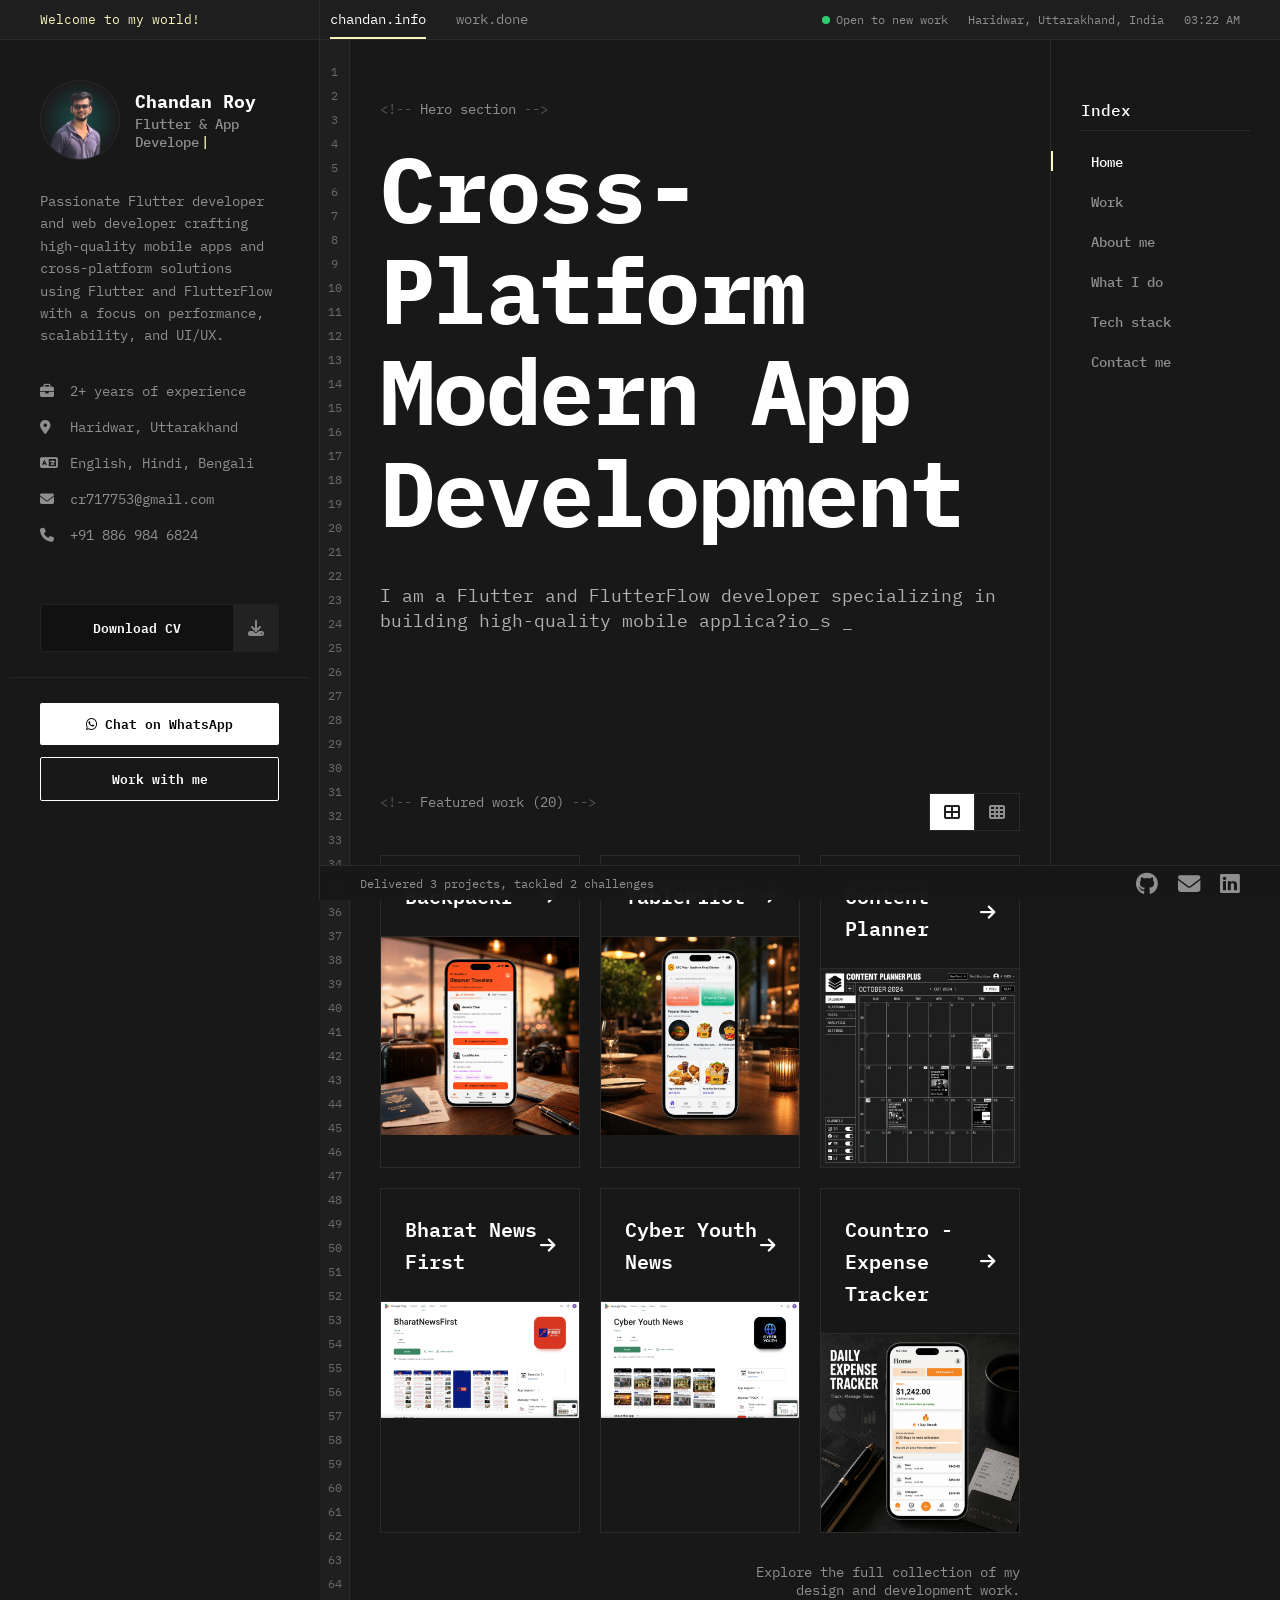
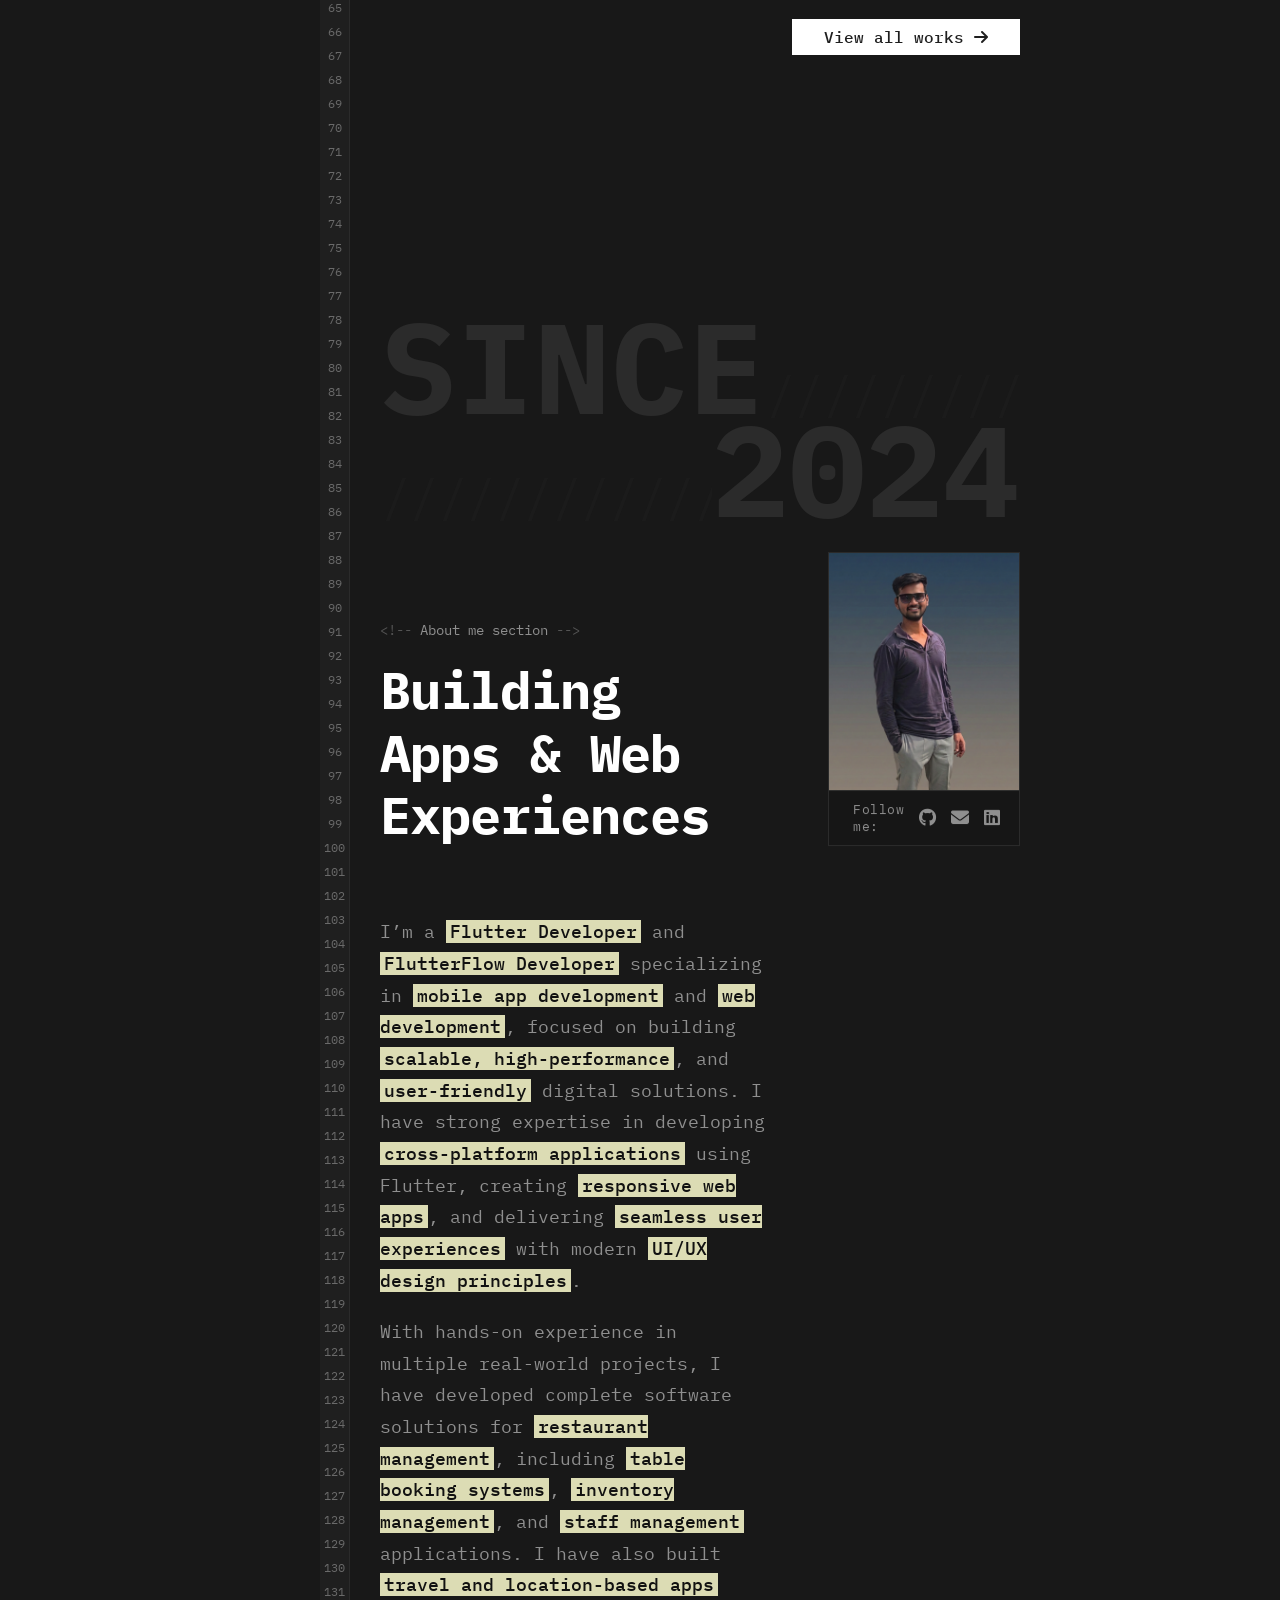
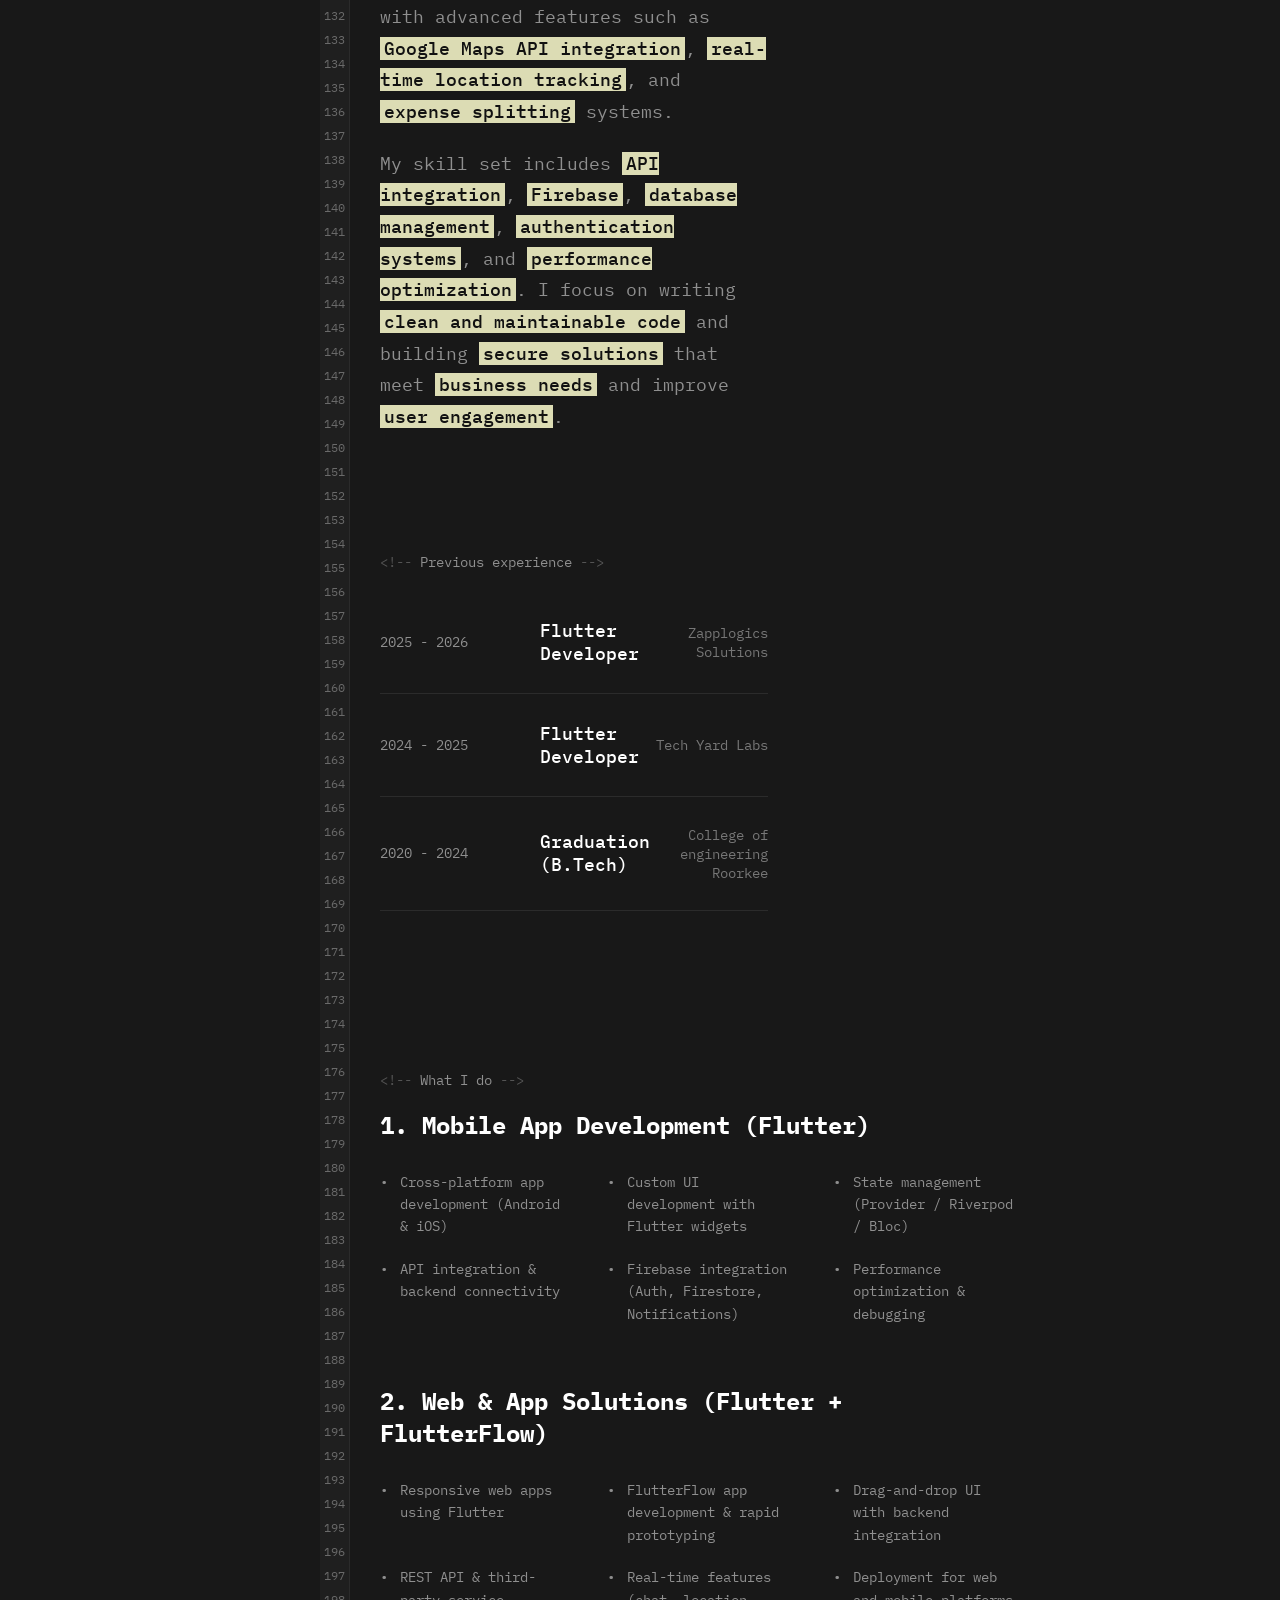
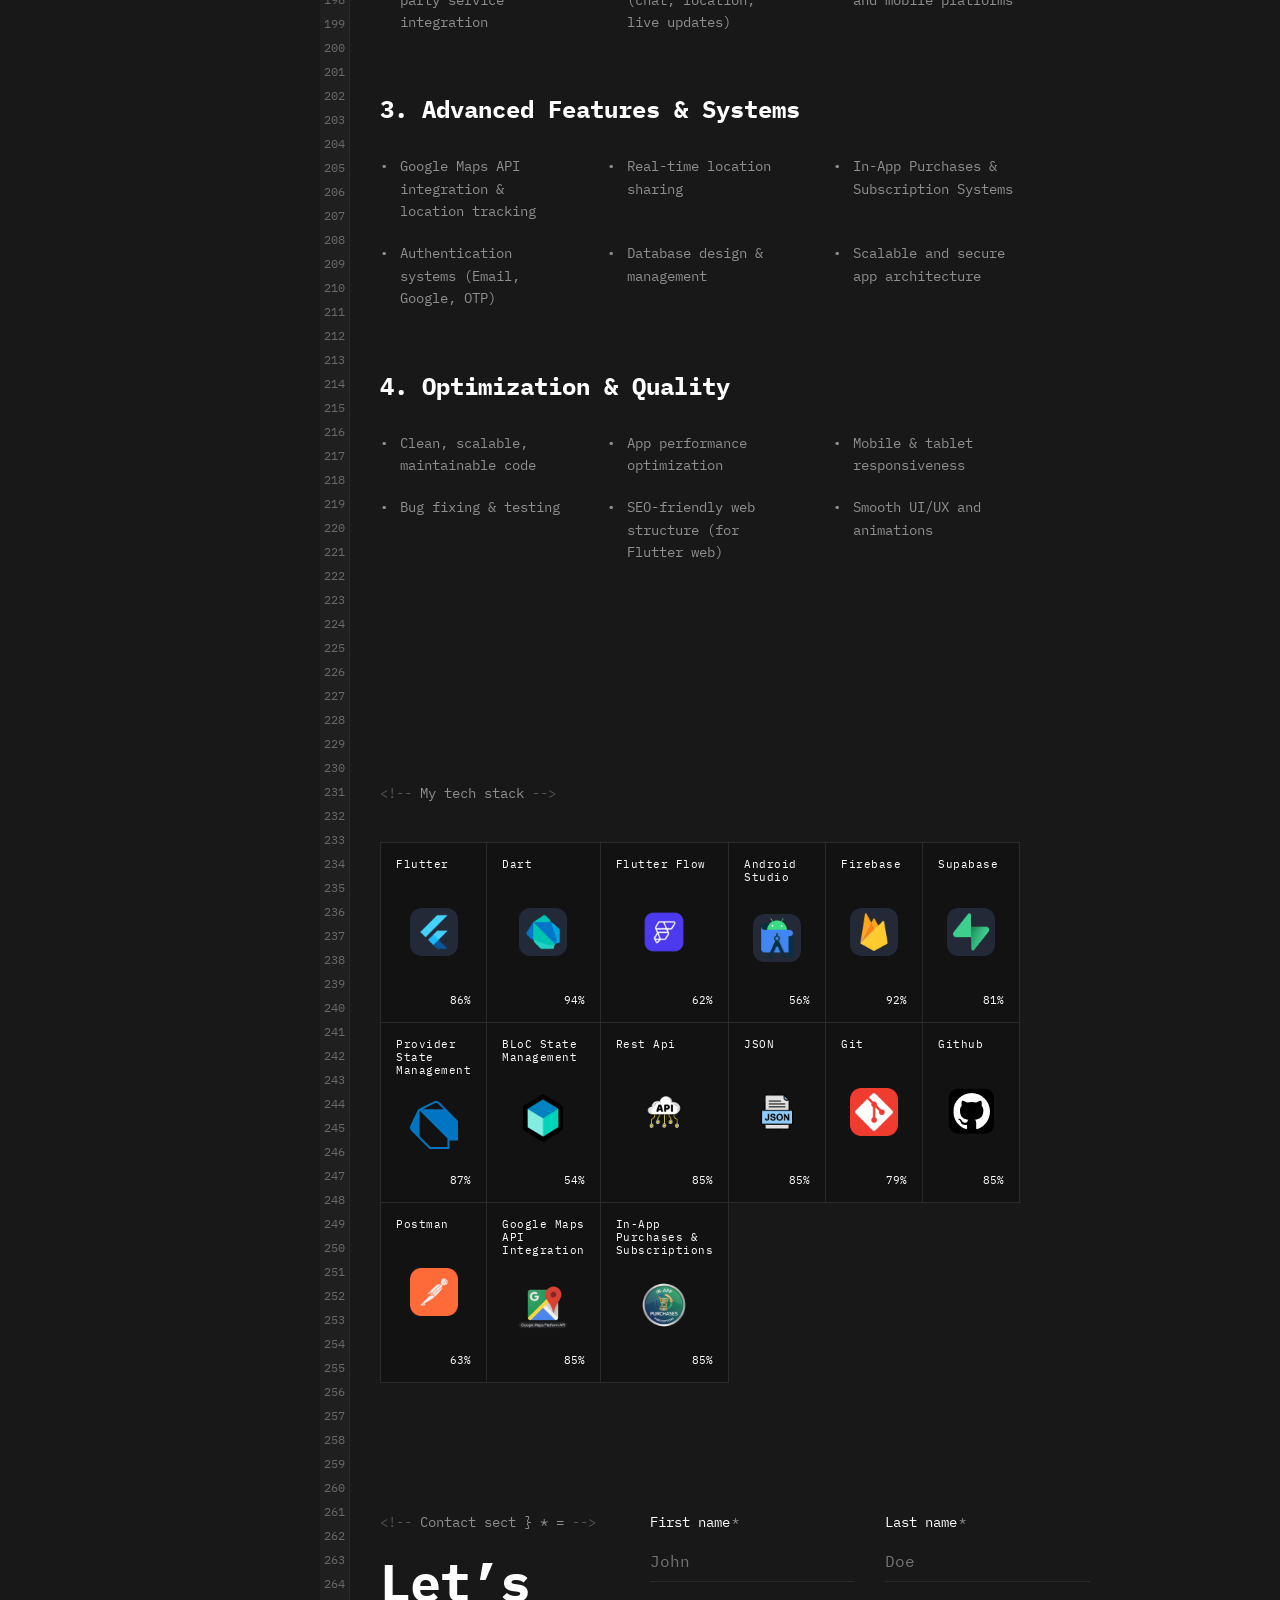
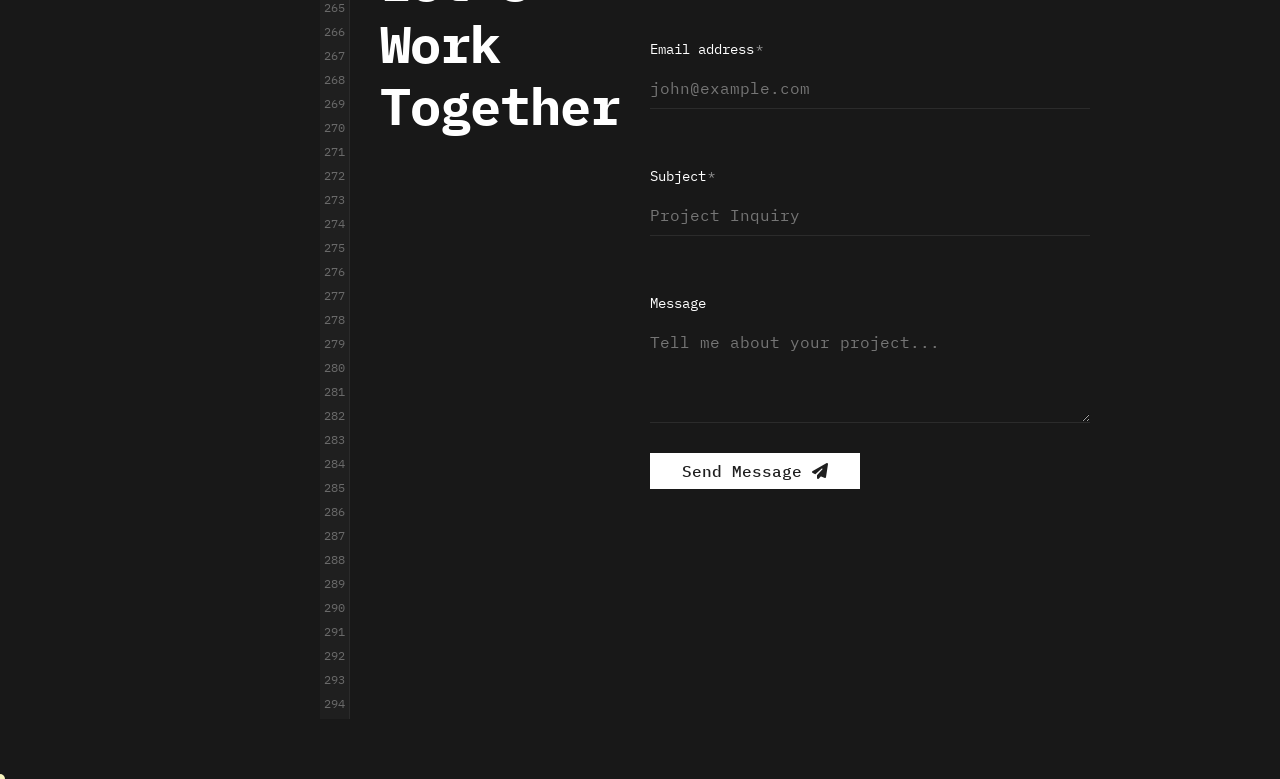
==== commit c153423e: "replace project images, posters, and thumbnails with WebP format and update references" ====
--- a/index.html
+++ b/index.html
@@ -207,7 +207,7 @@
                     <div class="about-sidebar">
                         <div class="about-profile-card">
                             <div class="profile-img-wrap">
-                                <img src="assets/images/my-image.png" alt="Chandan Roy">
+                                <img src="assets/images/my-image.webp" alt="Chandan Roy" loading="lazy" decoding="async">
                             </div>
                             <div class="profile-footer-social">
                                 <span>Follow me:</span>
